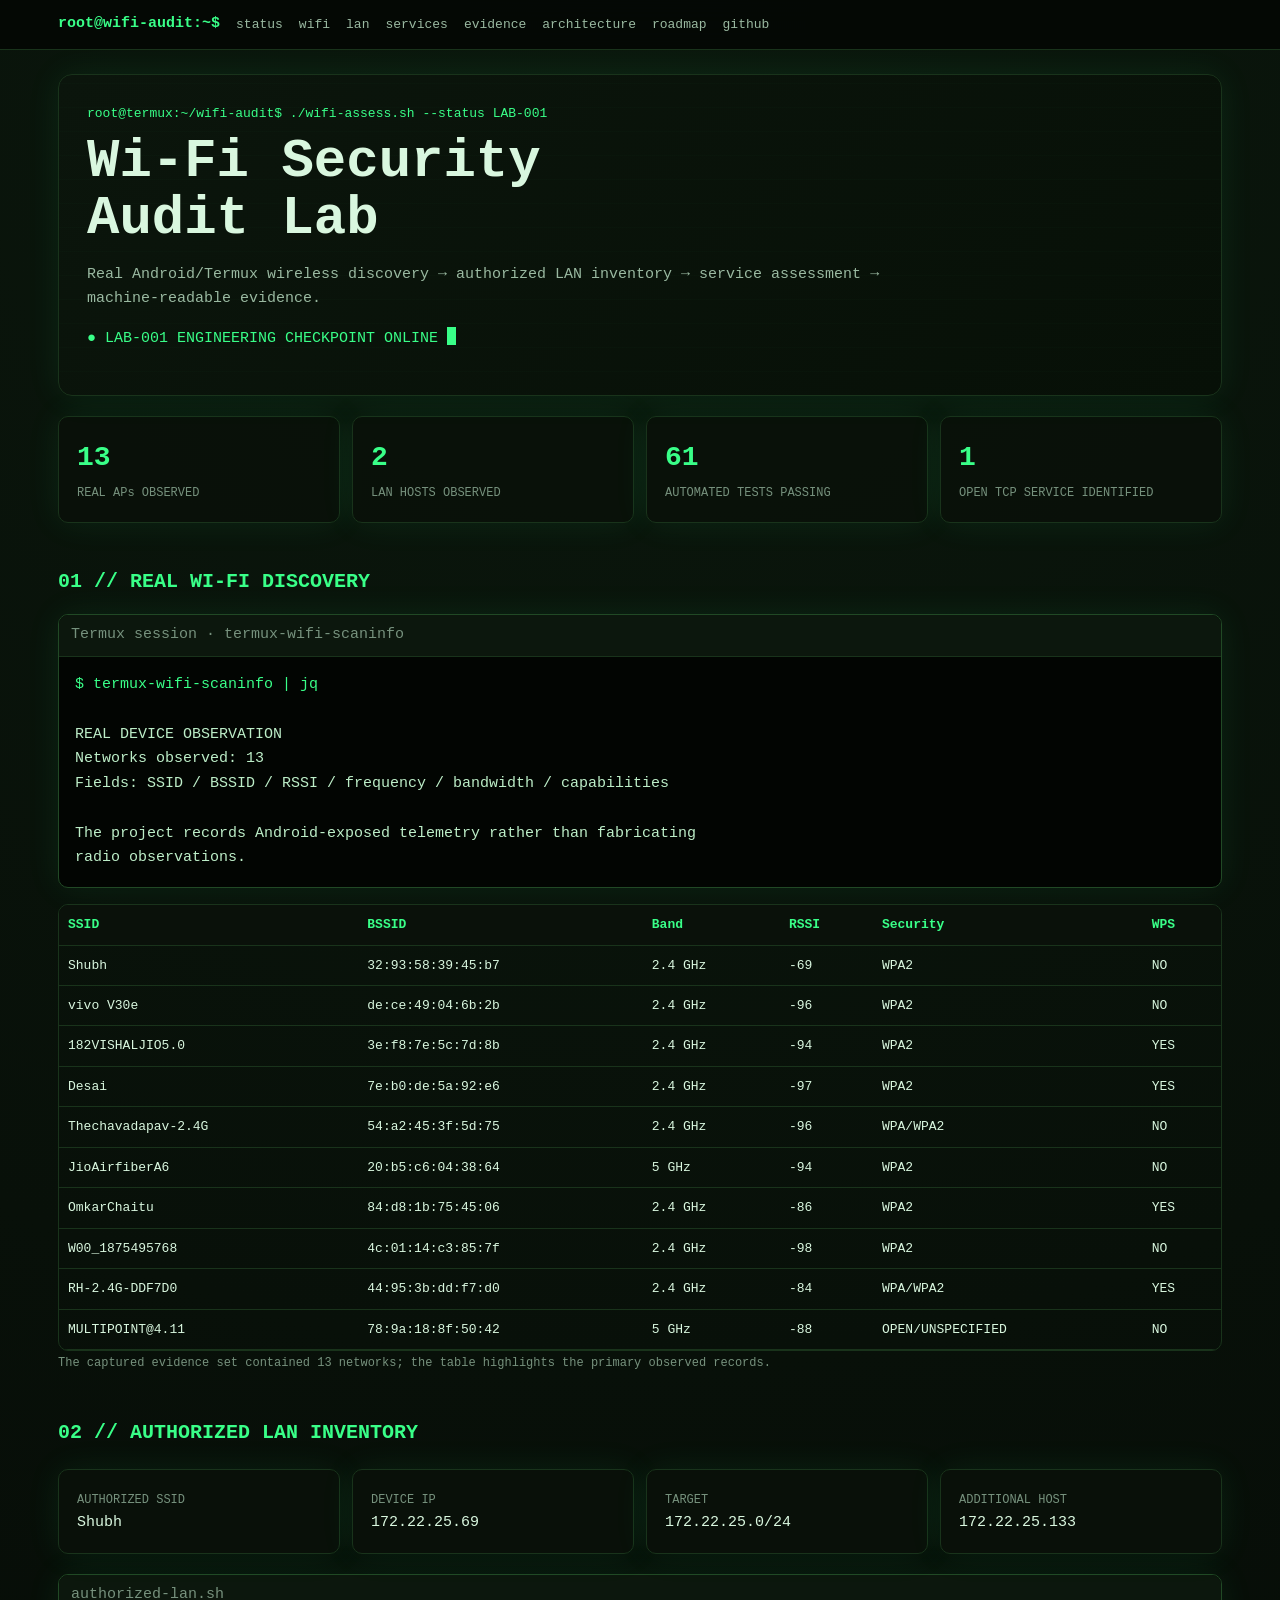
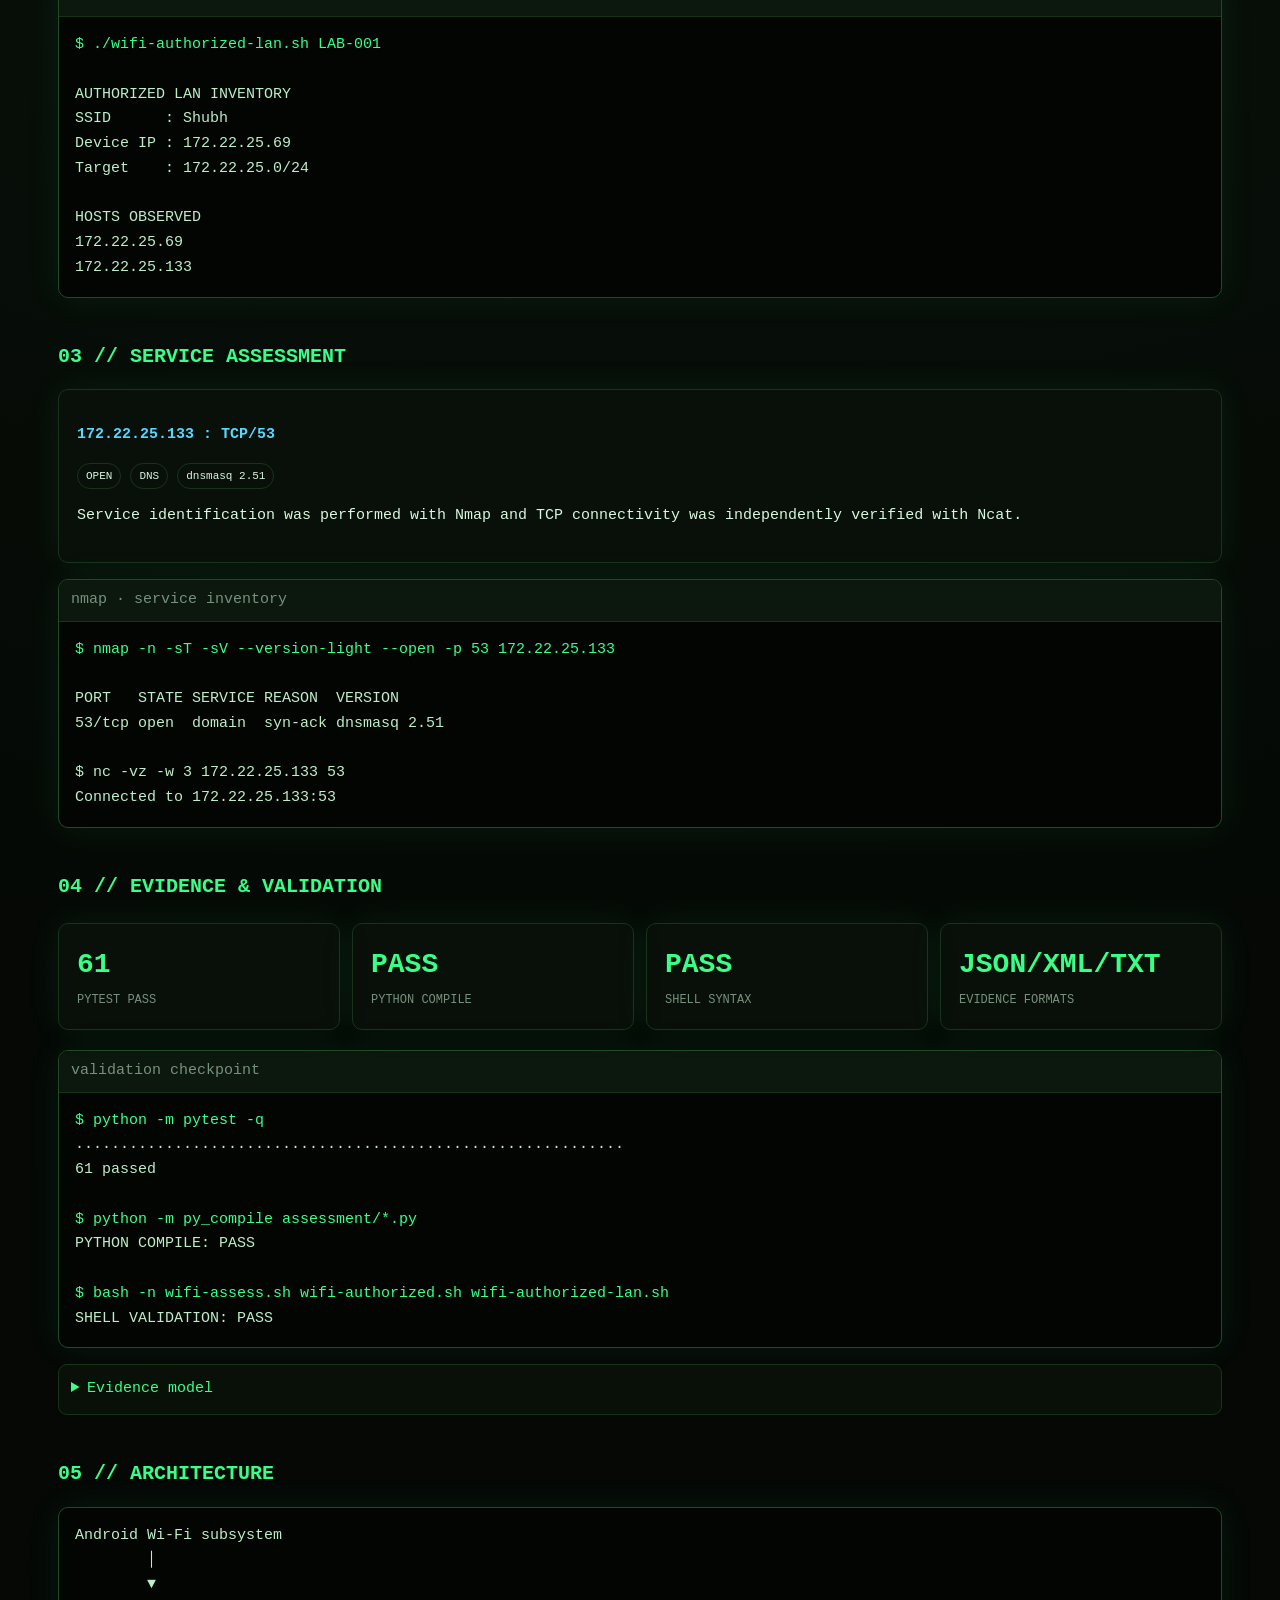
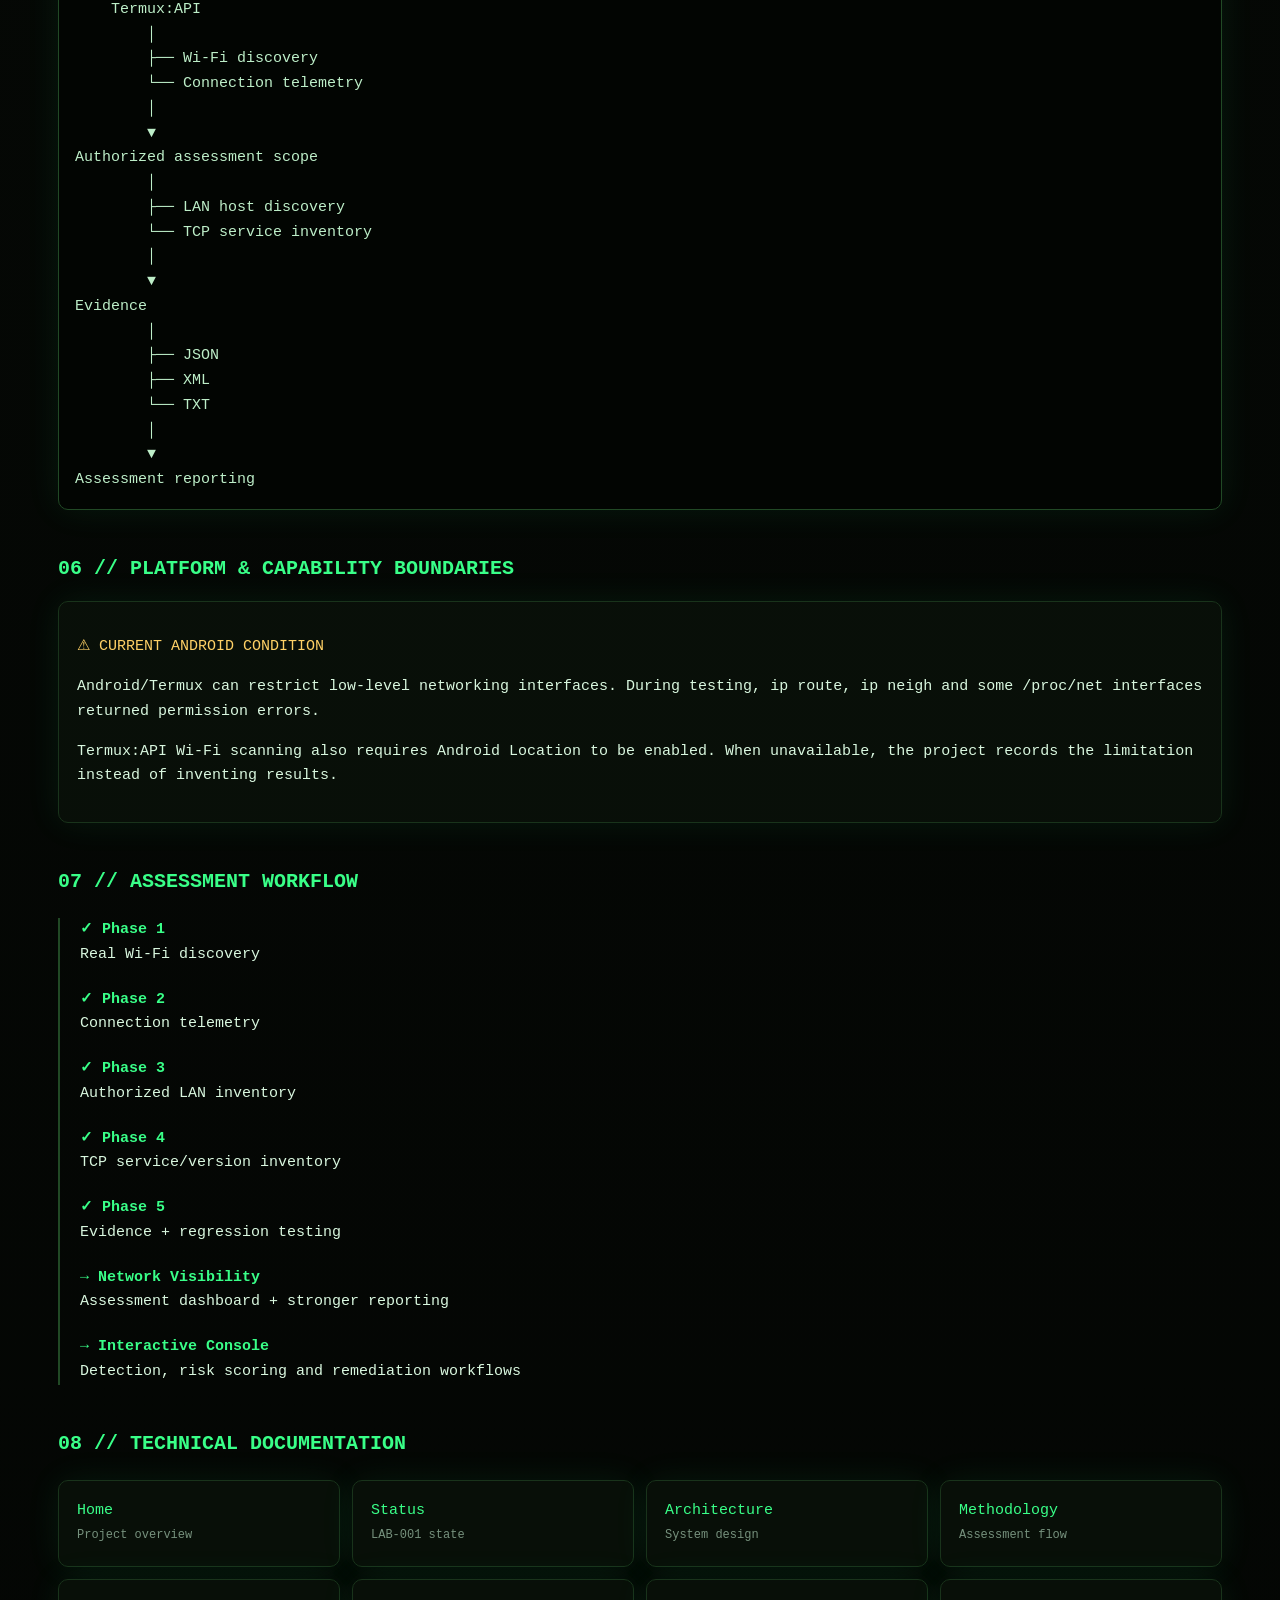
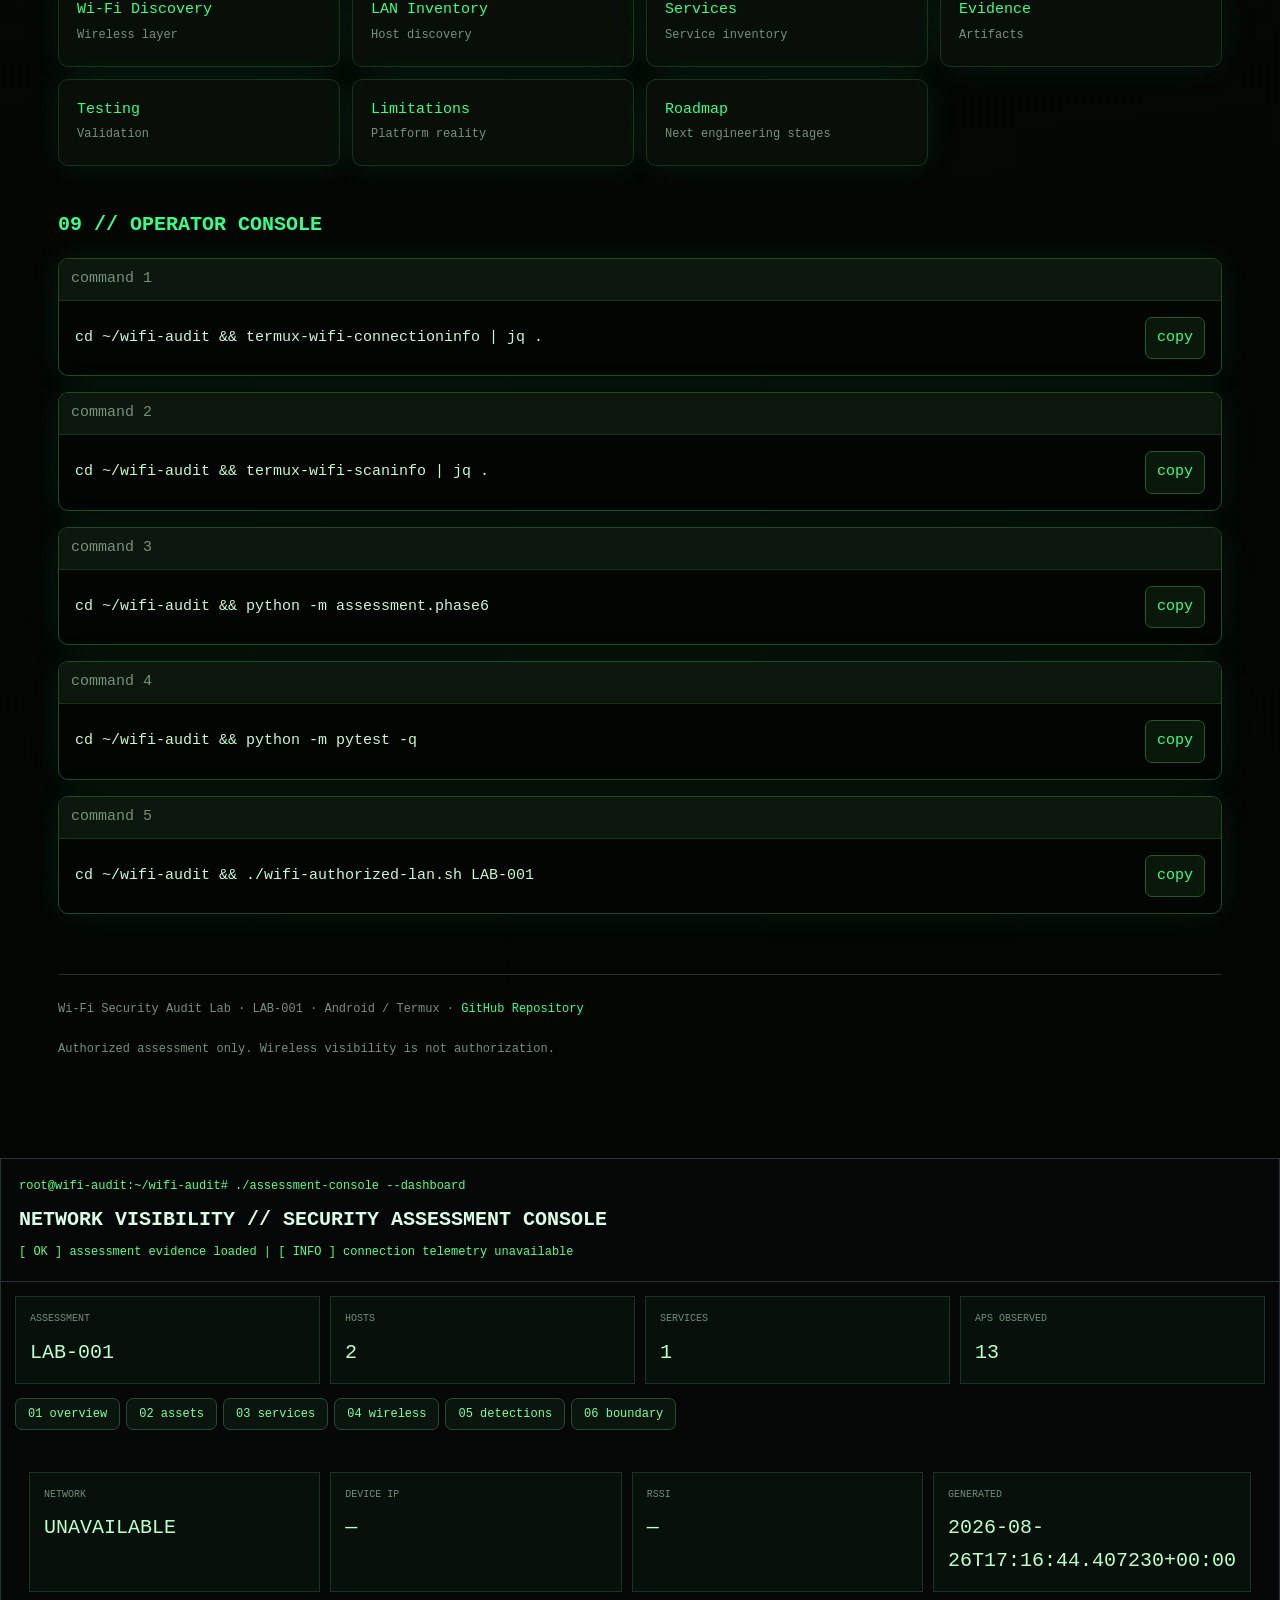
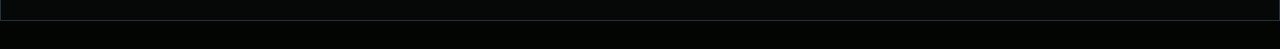
==== index.html @ a58638de "fix: represent unavailable connection telemetry explicitly" ====
<!doctype html>
<html lang="en">
<head>
<meta charset="utf-8">
<meta name="viewport" content="width=device-width,initial-scale=1">
<meta name="theme-color" content="#050805">
<title>Wi-Fi Security Audit Lab | LAB-001</title>
<style>
:root{
  --bg:#050805;
  --panel:#0a110a;
  --panel2:#0d160d;
  --line:#19331b;
  --green:#39ff88;
  --green2:#20c967;
  --text:#d9f7df;
  --muted:#76917d;
  --amber:#ffd166;
  --red:#ff5c70;
  --cyan:#57d9ff;
  --shadow:0 0 35px rgba(57,255,136,.08);
}
*{box-sizing:border-box}
html{scroll-behavior:smooth}
body{
  margin:0;background:radial-gradient(circle at top,#0b180d 0,#050805 42%,#030503 100%);
  color:var(--text);font:15px/1.65 ui-monospace,SFMono-Regular,Menlo,Monaco,Consolas,monospace
}
a{color:var(--green);text-decoration:none}
a:hover{text-decoration:underline}
header{
  position:sticky;top:0;z-index:20;background:rgba(5,8,5,.92);
  backdrop-filter:blur(12px);border-bottom:1px solid var(--line)
}
.nav{max-width:1200px;margin:auto;padding:12px 18px;display:flex;gap:16px;align-items:center;overflow:auto}
.brand{font-weight:800;white-space:nowrap;color:var(--green)}
.nav a{color:#9ab9a1;white-space:nowrap;font-size:13px}
.nav a:hover{color:var(--green)}
main{max-width:1200px;margin:auto;padding:24px 18px 70px}
.hero{
  border:1px solid var(--line);background:linear-gradient(145deg,#0b150c,#071007);
  box-shadow:var(--shadow);padding:28px;border-radius:14px;position:relative;overflow:hidden
}
.hero:before{content:"";position:absolute;inset:0;background:repeating-linear-gradient(0deg,transparent 0 23px,rgba(57,255,136,.025) 24px);pointer-events:none}
.prompt{color:var(--green);font-size:13px}
h1{font-size:clamp(28px,6vw,54px);line-height:1.05;margin:10px 0}
h2{color:var(--green);font-size:20px;margin-top:42px}
h3{font-size:15px;color:var(--cyan)}
.subtitle{color:#9ab9a1;max-width:850px}
.cursor{display:inline-block;width:9px;height:18px;background:var(--green);vertical-align:-3px;animation:blink 1s infinite}
@keyframes blink{50%{opacity:0}}
.grid{display:grid;grid-template-columns:repeat(4,1fr);gap:12px;margin:20px 0}
.card{
  border:1px solid var(--line);background:rgba(10,17,10,.88);padding:18px;border-radius:10px;
  box-shadow:var(--shadow)
}
.metric{font-size:28px;font-weight:800;color:var(--green)}
.label{font-size:12px;color:var(--muted);margin-top:3px}
.status{color:var(--green)}
.warn{color:var(--amber)}
.danger{color:var(--red)}
section{scroll-margin-top:70px}
.terminal{
  border:1px solid #214925;border-radius:10px;overflow:hidden;background:#020502;
  box-shadow:var(--shadow);margin:16px 0
}
.termbar{background:#0c170d;padding:8px 12px;color:var(--muted);border-bottom:1px solid var(--line)}
.termout{padding:16px;white-space:pre-wrap;overflow:auto;color:#bdeec8}
.promptline{color:var(--green)}
table{width:100%;border-collapse:collapse;font-size:13px}
th,td{text-align:left;padding:9px;border-bottom:1px solid var(--line)}
th{color:var(--green);position:sticky;top:0;background:#0a110a}
.tablewrap{overflow:auto;border:1px solid var(--line);border-radius:10px}
.badge{display:inline-block;border:1px solid var(--line);padding:3px 8px;border-radius:99px;font-size:11px}
button{
  font:inherit;background:#0a180c;color:var(--green);border:1px solid #25582c;
  padding:8px 11px;border-radius:7px;cursor:pointer
}
button:hover{background:#102314}
.command{display:flex;gap:8px;align-items:center}
.command code{flex:1;overflow:auto;white-space:nowrap;color:#c8f8d0}
details{border:1px solid var(--line);border-radius:9px;margin:10px 0;background:#081008}
summary{cursor:pointer;padding:12px;color:var(--green)}
details>div{padding:0 14px 14px;color:#9ab9a1}
.timeline{border-left:2px solid #214925;margin:20px 0;padding-left:20px}
.event{margin:20px 0}.event b{color:var(--green)}
footer{border-top:1px solid var(--line);margin-top:60px;padding-top:25px;color:var(--muted);font-size:12px}
@media(max-width:800px){.grid{grid-template-columns:repeat(2,1fr)}.hero{padding:20px}table{min-width:760px}}
@media(max-width:480px){.grid{grid-template-columns:1fr}.nav{gap:12px}main{padding:14px 10px 50px}}
</style>
</head>
<body>
<header>
<nav class="nav">
  <span class="brand">root@wifi-audit:~$</span>
  <a href="#status">status</a>
  <a href="#wifi">wifi</a>
  <a href="#lan">lan</a>
  <a href="#services">services</a>
  <a href="#evidence">evidence</a>
  <a href="#architecture">architecture</a>
  <a href="#roadmap">roadmap</a>
  <a href="https://github.com/DrConfluence/wifi-security-audit-lab">github</a>
</nav>
</header>

<main>
<section class="hero" id="status">
  <div class="prompt">root@termux:~/wifi-audit$ ./wifi-assess.sh --status LAB-001</div>
  <h1>Wi-Fi Security<br>Audit Lab</h1>
  <p class="subtitle">
    Real Android/Termux wireless discovery → authorized LAN inventory →
    service assessment → machine-readable evidence.
  </p>
  <p><span class="status">● LAB-001 ENGINEERING CHECKPOINT ONLINE</span> <span class="cursor"></span></p>
</section>

<div class="grid">
  <div class="card"><div class="metric">13</div><div class="label">REAL APs OBSERVED</div></div>
  <div class="card"><div class="metric">2</div><div class="label">LAN HOSTS OBSERVED</div></div>
  <div class="card"><div class="metric">61</div><div class="label">AUTOMATED TESTS PASSING</div></div>
  <div class="card"><div class="metric">1</div><div class="label">OPEN TCP SERVICE IDENTIFIED</div></div>
</div>

<section id="wifi">
<h2>01 // REAL WI-FI DISCOVERY</h2>
<div class="terminal">
<div class="termbar">Termux session · termux-wifi-scaninfo</div>
<div class="termout"><span class="promptline">$ termux-wifi-scaninfo | jq</span>

REAL DEVICE OBSERVATION
Networks observed: 13
Fields: SSID / BSSID / RSSI / frequency / bandwidth / capabilities

The project records Android-exposed telemetry rather than fabricating
radio observations.</div>
</div>

<div class="tablewrap">
<table>
<thead><tr><th>SSID</th><th>BSSID</th><th>Band</th><th>RSSI</th><th>Security</th><th>WPS</th></tr></thead>
<tbody>
<tr><td>Shubh</td><td>32:93:58:39:45:b7</td><td>2.4 GHz</td><td>-69</td><td>WPA2</td><td>NO</td></tr>
<tr><td>vivo V30e</td><td>de:ce:49:04:6b:2b</td><td>2.4 GHz</td><td>-96</td><td>WPA2</td><td>NO</td></tr>
<tr><td>182VISHALJIO5.0</td><td>3e:f8:7e:5c:7d:8b</td><td>2.4 GHz</td><td>-94</td><td>WPA2</td><td>YES</td></tr>
<tr><td>Desai</td><td>7e:b0:de:5a:92:e6</td><td>2.4 GHz</td><td>-97</td><td>WPA2</td><td>YES</td></tr>
<tr><td>Thechavadapav-2.4G</td><td>54:a2:45:3f:5d:75</td><td>2.4 GHz</td><td>-96</td><td>WPA/WPA2</td><td>NO</td></tr>
<tr><td>JioAirfiberA6</td><td>20:b5:c6:04:38:64</td><td>5 GHz</td><td>-94</td><td>WPA2</td><td>NO</td></tr>
<tr><td>OmkarChaitu</td><td>84:d8:1b:75:45:06</td><td>2.4 GHz</td><td>-86</td><td>WPA2</td><td>YES</td></tr>
<tr><td>W00_1875495768</td><td>4c:01:14:c3:85:7f</td><td>2.4 GHz</td><td>-98</td><td>WPA2</td><td>NO</td></tr>
<tr><td>RH-2.4G-DDF7D0</td><td>44:95:3b:dd:f7:d0</td><td>2.4 GHz</td><td>-84</td><td>WPA/WPA2</td><td>YES</td></tr>
<tr><td>MULTIPOINT@4.11</td><td>78:9a:18:8f:50:42</td><td>5 GHz</td><td>-88</td><td>OPEN/UNSPECIFIED</td><td>NO</td></tr>
</tbody>
</table>
</div>
<p class="label">The captured evidence set contained 13 networks; the table highlights the primary observed records.</p>
</section>

<section id="lan">
<h2>02 // AUTHORIZED LAN INVENTORY</h2>
<div class="grid">
<div class="card"><div class="label">AUTHORIZED SSID</div><div>Shubh</div></div>
<div class="card"><div class="label">DEVICE IP</div><div>172.22.25.69</div></div>
<div class="card"><div class="label">TARGET</div><div>172.22.25.0/24</div></div>
<div class="card"><div class="label">ADDITIONAL HOST</div><div>172.22.25.133</div></div>
</div>
<div class="terminal">
<div class="termbar">authorized-lan.sh</div>
<div class="termout"><span class="promptline">$ ./wifi-authorized-lan.sh LAB-001</span>

AUTHORIZED LAN INVENTORY
SSID      : Shubh
Device IP : 172.22.25.69
Target    : 172.22.25.0/24

HOSTS OBSERVED
172.22.25.69
172.22.25.133</div>
</div>
</section>

<section id="services">
<h2>03 // SERVICE ASSESSMENT</h2>
<div class="card">
<h3>172.22.25.133 : TCP/53</h3>
<p><span class="badge">OPEN</span> <span class="badge">DNS</span> <span class="badge">dnsmasq 2.51</span></p>
<p>Service identification was performed with Nmap and TCP connectivity was independently verified with Ncat.</p>
</div>
<div class="terminal">
<div class="termbar">nmap · service inventory</div>
<div class="termout"><span class="promptline">$ nmap -n -sT -sV --version-light --open -p 53 172.22.25.133</span>

PORT   STATE SERVICE REASON  VERSION
53/tcp open  domain  syn-ack dnsmasq 2.51

$ nc -vz -w 3 172.22.25.133 53
Connected to 172.22.25.133:53</div>
</div>
</section>

<section id="evidence">
<h2>04 // EVIDENCE & VALIDATION</h2>
<div class="grid">
<div class="card"><div class="metric">61</div><div class="label">PYTEST PASS</div></div>
<div class="card"><div class="metric">PASS</div><div class="label">PYTHON COMPILE</div></div>
<div class="card"><div class="metric">PASS</div><div class="label">SHELL SYNTAX</div></div>
<div class="card"><div class="metric">JSON/XML/TXT</div><div class="label">EVIDENCE FORMATS</div></div>
</div>

<div class="terminal">
<div class="termbar">validation checkpoint</div>
<div class="termout"><span class="promptline">$ python -m pytest -q</span>
.............................................................
61 passed

<span class="promptline">$ python -m py_compile assessment/*.py</span>
PYTHON COMPILE: PASS

<span class="promptline">$ bash -n wifi-assess.sh wifi-authorized.sh wifi-authorized-lan.sh</span>
SHELL VALIDATION: PASS</div>
</div>

<details><summary>Evidence model</summary>
<div>Wireless discovery, connection telemetry, LAN host discovery, service inventory and reporting are separate layers. Automated tests are not presented as live network evidence.</div>
</details>
</section>

<section id="architecture">
<h2>05 // ARCHITECTURE</h2>
<div class="terminal">
<div class="termout">Android Wi-Fi subsystem
        │
        ▼
    Termux:API
        │
        ├── Wi-Fi discovery
        └── Connection telemetry
        │
        ▼
Authorized assessment scope
        │
        ├── LAN host discovery
        └── TCP service inventory
        │
        ▼
Evidence
        │
        ├── JSON
        ├── XML
        └── TXT
        │
        ▼
Assessment reporting</div>
</div>
</section>

<section>
<h2>06 // PLATFORM & CAPABILITY BOUNDARIES</h2>
<div class="card">
<p><span class="warn">⚠ CURRENT ANDROID CONDITION</span></p>
<p>Android/Termux can restrict low-level networking interfaces. During testing,
<code>ip route</code>, <code>ip neigh</code> and some <code>/proc/net</code>
interfaces returned permission errors.</p>
<p>Termux:API Wi-Fi scanning also requires Android Location to be enabled.
When unavailable, the project records the limitation instead of inventing results.</p>
</div>
</section>

<section id="roadmap">
<h2>07 // ASSESSMENT WORKFLOW</h2>
<div class="timeline">
<div class="event"><b>✓ Phase 1</b><br>Real Wi-Fi discovery</div>
<div class="event"><b>✓ Phase 2</b><br>Connection telemetry</div>
<div class="event"><b>✓ Phase 3</b><br>Authorized LAN inventory</div>
<div class="event"><b>✓ Phase 4</b><br>TCP service/version inventory</div>
<div class="event"><b>✓ Phase 5</b><br>Evidence + regression testing</div>
<div class="event"><b>→ Network Visibility</b><br>Assessment dashboard + stronger reporting</div>
<div class="event"><b>→ Interactive Console</b><br>Detection, risk scoring and remediation workflows</div>
</div>
</section>

<section>
<h2>08 // TECHNICAL DOCUMENTATION</h2>
<div class="grid">
<a class="card" href="wiki/Home.md">Home<br><span class="label">Project overview</span></a>
<a class="card" href="wiki/Status.md">Status<br><span class="label">LAB-001 state</span></a>
<a class="card" href="wiki/Architecture.md">Architecture<br><span class="label">System design</span></a>
<a class="card" href="wiki/Methodology.md">Methodology<br><span class="label">Assessment flow</span></a>
<a class="card" href="wiki/WiFi-Discovery.md">Wi-Fi Discovery<br><span class="label">Wireless layer</span></a>
<a class="card" href="wiki/LAN-Inventory.md">LAN Inventory<br><span class="label">Host discovery</span></a>
<a class="card" href="wiki/Service-Assessment.md">Services<br><span class="label">Service inventory</span></a>
<a class="card" href="wiki/Evidence.md">Evidence<br><span class="label">Artifacts</span></a>
<a class="card" href="wiki/Testing.md">Testing<br><span class="label">Validation</span></a>
<a class="card" href="wiki/Android-Termux-Limitations.md">Limitations<br><span class="label">Platform reality</span></a>
<a class="card" href="wiki/Roadmap.md">Roadmap<br><span class="label">Next engineering stages</span></a>
</div>
</section>

<section>
<h2>09 // OPERATOR CONSOLE</h2>
<div id="commands"></div>
</section>

<footer>
Wi-Fi Security Audit Lab · LAB-001 · Android / Termux ·
<a href="https://github.com/DrConfluence/wifi-security-audit-lab">GitHub Repository</a>
<br><br>
Authorized assessment only. Wireless visibility is not authorization.
</footer>
</main>


<section id="phase67" style="margin:28px 0;border:1px solid #263238;background:#050807;color:#c8e8d0;font-family:monospace">
<style>
#phase67 .p67-head{padding:18px;border-bottom:1px solid #263238}
#phase67 .p67-prompt{color:#55ff88;font-size:12px}
#phase67 h2{margin:7px 0;color:#d9ffe5}
#phase67 .p67-grid{display:grid;grid-template-columns:repeat(4,1fr);gap:10px;padding:14px}
#phase67 .p67-card{border:1px solid #1d3325;background:#08100b;padding:14px}
#phase67 .p67-label{font-size:10px;color:#6c8f78;text-transform:uppercase}
#phase67 .p67-value{font-size:20px;color:#b9ffca;margin-top:8px}
#phase67 .p67-tabs{display:flex;gap:6px;flex-wrap:wrap;padding:0 14px 14px}
#phase67 button{font:12px monospace;background:#0a150d;color:#7dff9e;border:1px solid #274b32;padding:8px 12px;cursor:pointer}
#phase67 .p67-panel{display:none;padding:14px}
#phase67 .p67-panel.active{display:block}
#phase67 table{width:100%;border-collapse:collapse;font-size:12px}
#phase67 th,#phase67 td{text-align:left;padding:9px;border-bottom:1px solid #17251b}
#phase67 th{color:#6c8f78}
#phase67 .ok{color:#55ff88}
#phase67 .warn{color:#ffd166}
@media(max-width:700px){#phase67 .p67-grid{grid-template-columns:1fr 1fr}}
@media(max-width:450px){#phase67 .p67-grid{grid-template-columns:1fr}}
</style>

<div class="p67-head">
<div class="p67-prompt">root@wifi-audit:~/wifi-audit# ./assessment-console --dashboard</div>
<h2>NETWORK VISIBILITY // SECURITY ASSESSMENT CONSOLE</h2>
<div class="p67-prompt" id="p67status">[ BOOT ] loading assessment telemetry...</div>
</div>

<div class="p67-grid">
<div class="p67-card"><div class="p67-label">Assessment</div><div class="p67-value" id="p67assessment">LAB-001</div></div>
<div class="p67-card"><div class="p67-label">Hosts</div><div class="p67-value" id="p67hosts">—</div></div>
<div class="p67-card"><div class="p67-label">Services</div><div class="p67-value" id="p67services">—</div></div>
<div class="p67-card"><div class="p67-label">APs observed</div><div class="p67-value" id="p67aps">—</div></div>
</div>

<div class="p67-tabs">
<button onclick="p67Tab('overview')">01 overview</button>
<button onclick="p67Tab('assets')">02 assets</button>
<button onclick="p67Tab('services')">03 services</button>
<button onclick="p67Tab('wireless')">04 wireless</button>
<button onclick="p67Tab('detections')">05 detections</button>
<button onclick="p67Tab('boundary')">06 boundary</button>
</div>

<div id="p67-overview" class="p67-panel active">
<div class="p67-grid">
<div class="p67-card"><div class="p67-label">Network</div><div class="p67-value" id="p67network">—</div></div>
<div class="p67-card"><div class="p67-label">Device IP</div><div class="p67-value" id="p67ip">—</div></div>
<div class="p67-card"><div class="p67-label">RSSI</div><div class="p67-value" id="p67rssi">—</div></div>
<div class="p67-card"><div class="p67-label">Generated</div><div class="p67-value" id="p67generated">—</div></div>
</div>
</div>

<div id="p67-assets" class="p67-panel">
<table><thead><tr><th>HOST</th><th>STATE</th><th>NAME</th></tr></thead><tbody id="p67assets"></tbody></table>
</div>

<div id="p67-services" class="p67-panel">
<table><thead><tr><th>HOST</th><th>PORT</th><th>SERVICE</th><th>VERSION</th></tr></thead><tbody id="p67servicesTable"></tbody></table>
</div>

<div id="p67-wireless" class="p67-panel">
<table><thead><tr><th>SSID</th><th>BSSID</th><th>RSSI</th><th>FREQ</th><th>SECURITY</th></tr></thead><tbody id="p67wireless"></tbody></table>
</div>

<div id="p67-detections" class="p67-panel">
<table><thead><tr><th>SEVERITY</th><th>FINDING</th><th>DETAIL</th></tr></thead><tbody id="p67detections"></tbody></table>
</div>

<div id="p67-boundary" class="p67-panel">
<table><thead><tr><th>CAPABILITY</th><th>STATE</th></tr></thead><tbody id="p67boundary"></tbody></table>
</div>
</section>

<script>
const commands=[
"cd ~/wifi-audit && termux-wifi-connectioninfo | jq .",
"cd ~/wifi-audit && termux-wifi-scaninfo | jq .",
"cd ~/wifi-audit && python -m assessment.phase6",
"cd ~/wifi-audit && python -m pytest -q",
"cd ~/wifi-audit && ./wifi-authorized-lan.sh LAB-001"
];

const esc=v=>String(v??"—").replace(/[&<>"]/g,x=>({"&":"&amp;","<":"&lt;",">":"&gt;",'"':"&quot;"}[x]));

function p67Tab(name){
 document.querySelectorAll("#phase67 .p67-panel").forEach(x=>x.classList.remove("active"));
 document.getElementById("p67-"+name).classList.add("active");
}

function p67Rows(id,html){
 document.getElementById(id).innerHTML=html||"<tr><td colspan='8'>NO DATA</td></tr>";
}

async function loadPhase6(){
 try{
  const response=await fetch("public-data/phase6_snapshot.json",{cache:"no-store"});
  if(!response.ok) throw new Error(response.status);
  const d=await response.json();
  const n=d.network||{};
  const a=d.assets||{};
  const sv=d.services||{};
  const w=d.wireless||{};

  document.getElementById("p67assessment").textContent=d.assessment||"LAB-001";
  document.getElementById("p67hosts").textContent=a.hosts_observed??0;
  document.getElementById("p67services").textContent=sv.services_observed??0;
  document.getElementById("p67aps").textContent=w.networks_observed??0;

  const telemetryAvailable =
    d.network_status !== "telemetry_unavailable" &&
    n.ssid &&
    n.ssid !== "<unknown ssid>";

  document.getElementById("p67network").textContent =
    telemetryAvailable ? n.ssid : "UNAVAILABLE";

  document.getElementById("p67ip").textContent =
    telemetryAvailable && n.device_ip ? n.device_ip : "—";

  document.getElementById("p67rssi").textContent =
    telemetryAvailable && Number.isFinite(n.rssi) && n.rssi > -127
      ? n.rssi + " dBm"
      : "—";

  document.getElementById("p67generated").textContent=d.generated_at||"—";

  document.getElementById("p67status").textContent =
    telemetryAvailable
      ? "[ OK ] assessment evidence loaded"
      : "[ OK ] assessment evidence loaded | [ INFO ] connection telemetry unavailable";

  p67Rows("p67assets",(a.hosts||[]).map(h=>{
   const addr=(h.addresses||[]).find(x=>x.type==="ipv4");
   return "<tr><td>"+esc(addr?.address)+"</td><td class='ok'>UP</td><td>"+esc((h.hostnames||[]).join(", "))+"</td></tr>";
  }).join(""));

  p67Rows("p67servicesTable",(sv.services||[]).map(x=>
   "<tr><td>"+esc(x.ip)+"</td><td>"+esc(x.port)+"/"+esc(x.protocol)+"</td><td>"+esc(x.service)+"</td><td>"+esc([x.product,x.version].filter(Boolean).join(" "))+"</td></tr>"
  ).join(""));

  p67Rows("p67wireless",(w.networks||[]).map(x=>
   "<tr><td>"+esc(x.ssid)+"</td><td>"+esc(x.bssid)+"</td><td>"+esc(x.rssi)+"</td><td>"+esc(x.frequency_mhz)+"</td><td>"+esc(x.security||x.capabilities)+"</td></tr>"
  ).join(""));

  p67Rows("p67detections",(d.detections||[]).map(x=>
   "<tr><td class='"+(x.severity==="INFO"?"ok":"warn")+"'>"+esc(x.severity)+"</td><td>"+esc(x.title)+"</td><td>"+esc(x.detail)+"</td></tr>"
  ).join(""));

  p67Rows("p67boundary",Object.entries(d.capabilities||{}).map(([k,v])=>
   "<tr><td>"+esc(k)+"</td><td>"+esc(v)+"</td></tr>"
  ).join(""));

 }catch(error){
  document.getElementById("p67status").textContent="[ OFFLINE ] assessment telemetry unavailable";
 }
}

loadPhase6();

const box=document.getElementById("commands");
commands.forEach((cmd,i)=>{
 const div=document.createElement("div");
 div.className="terminal";
 div.innerHTML='<div class="termbar">command '+(i+1)+'</div><div class="termout command"><code>'+cmd.replaceAll("&","&amp;").replaceAll("<","&lt;")+'</code><button>copy</button></div>';
 div.querySelector("button").onclick=async()=>{
  await navigator.clipboard.writeText(cmd);
  div.querySelector("button").textContent="copied";
  setTimeout(()=>div.querySelector("button").textContent="copy",1200);
 };
 box.appendChild(div);
});
</script>
</body>
</html>
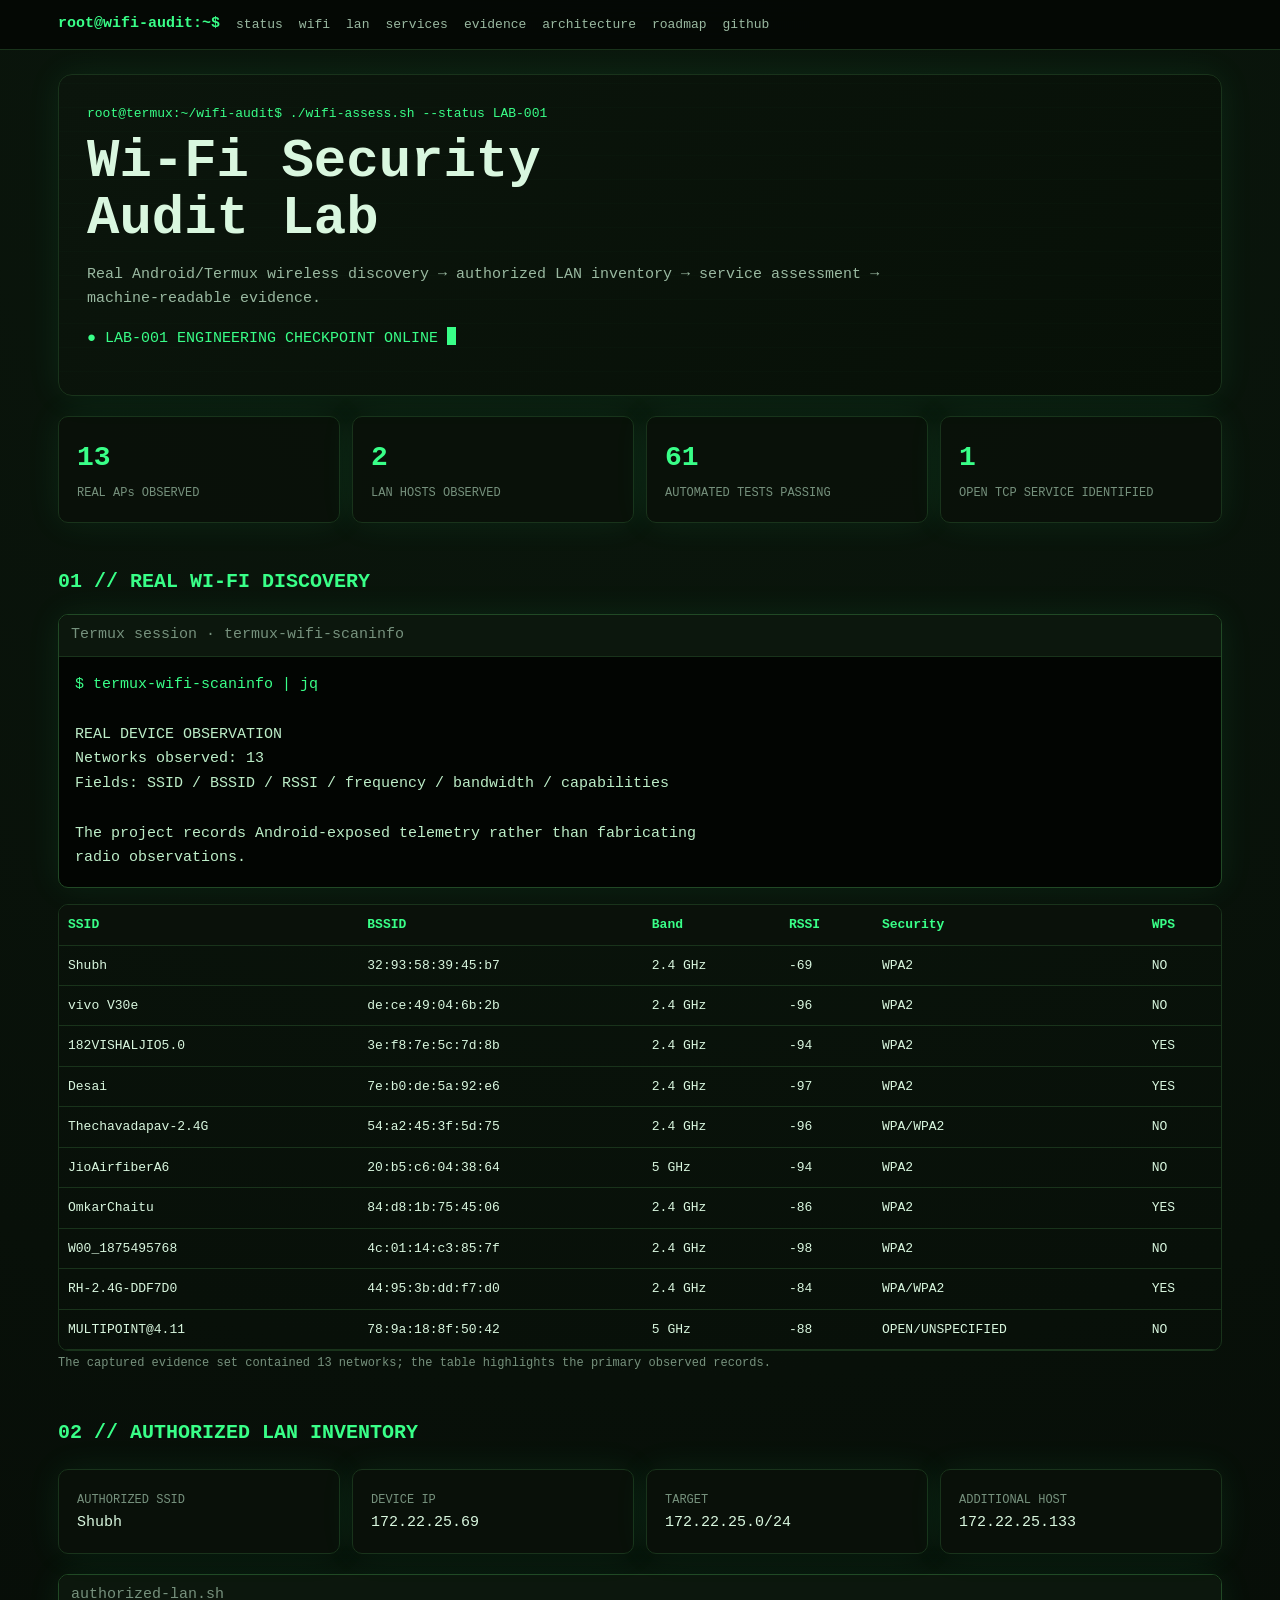
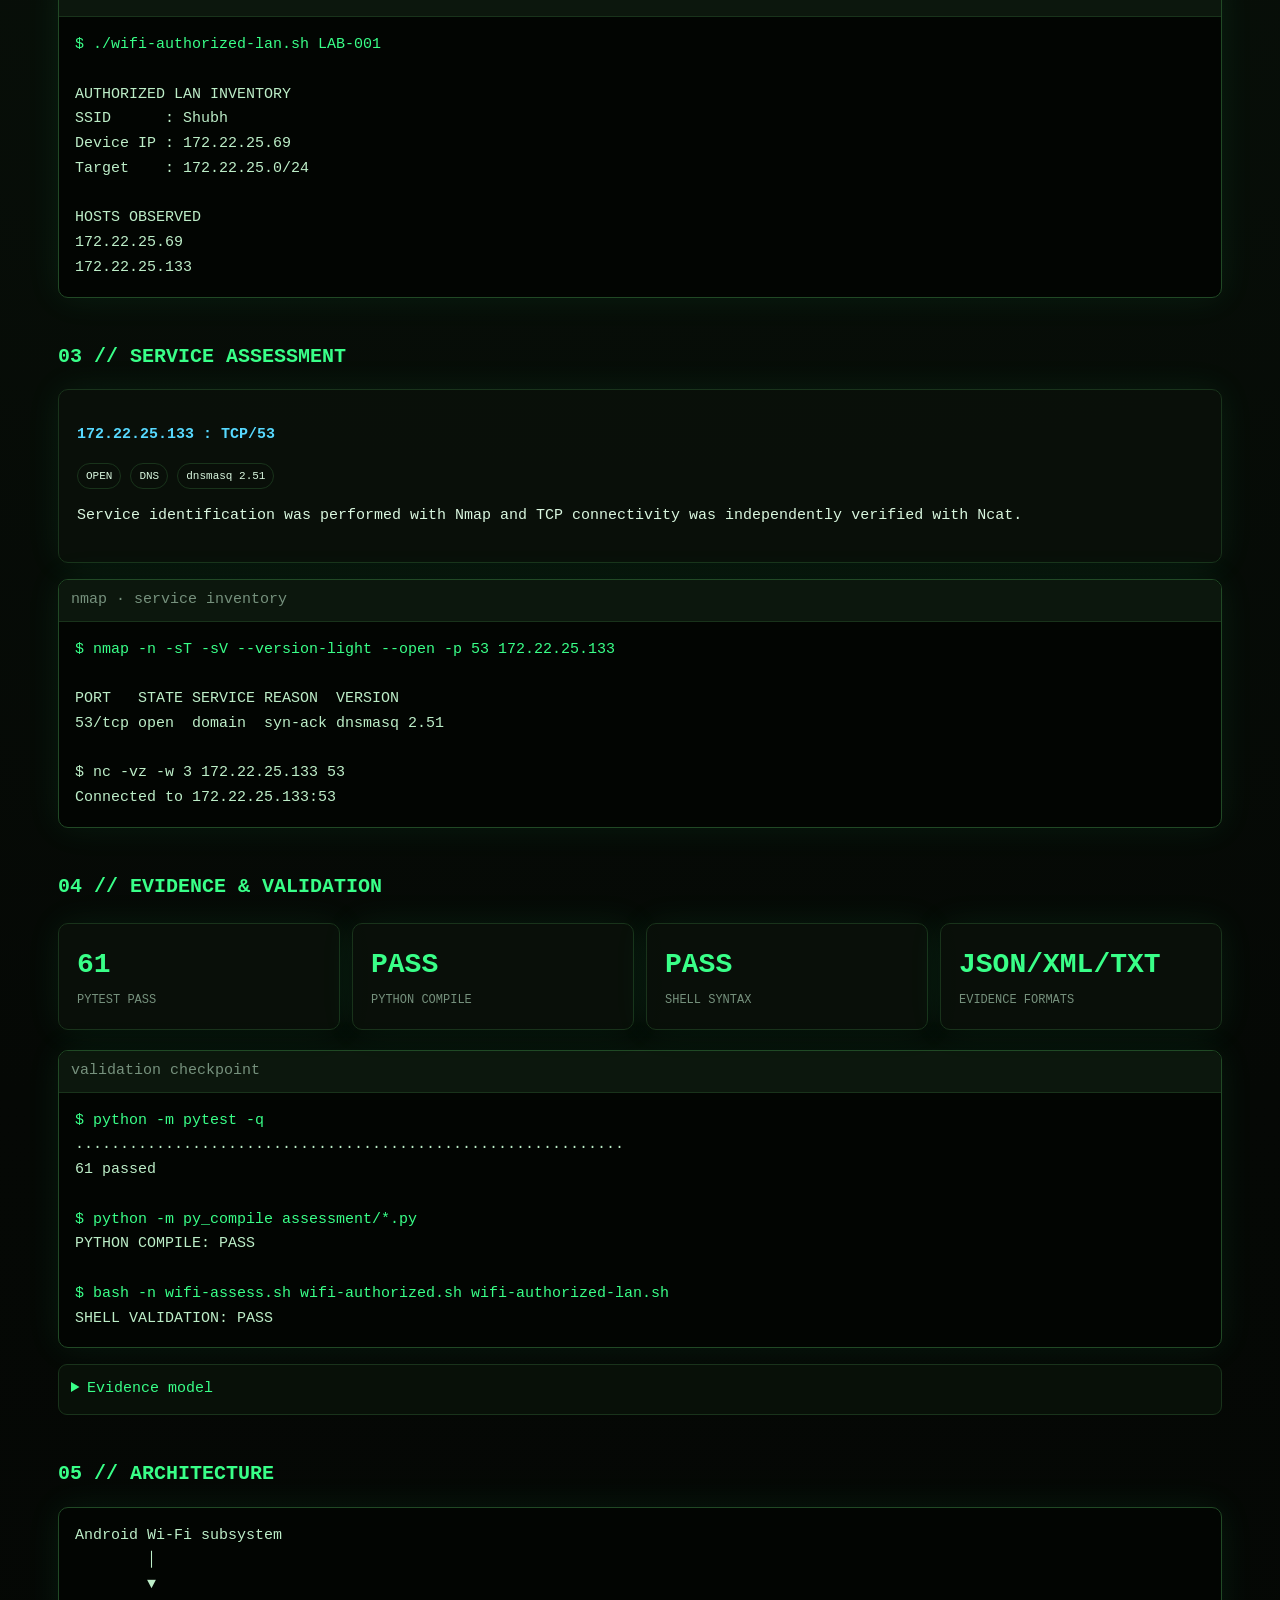
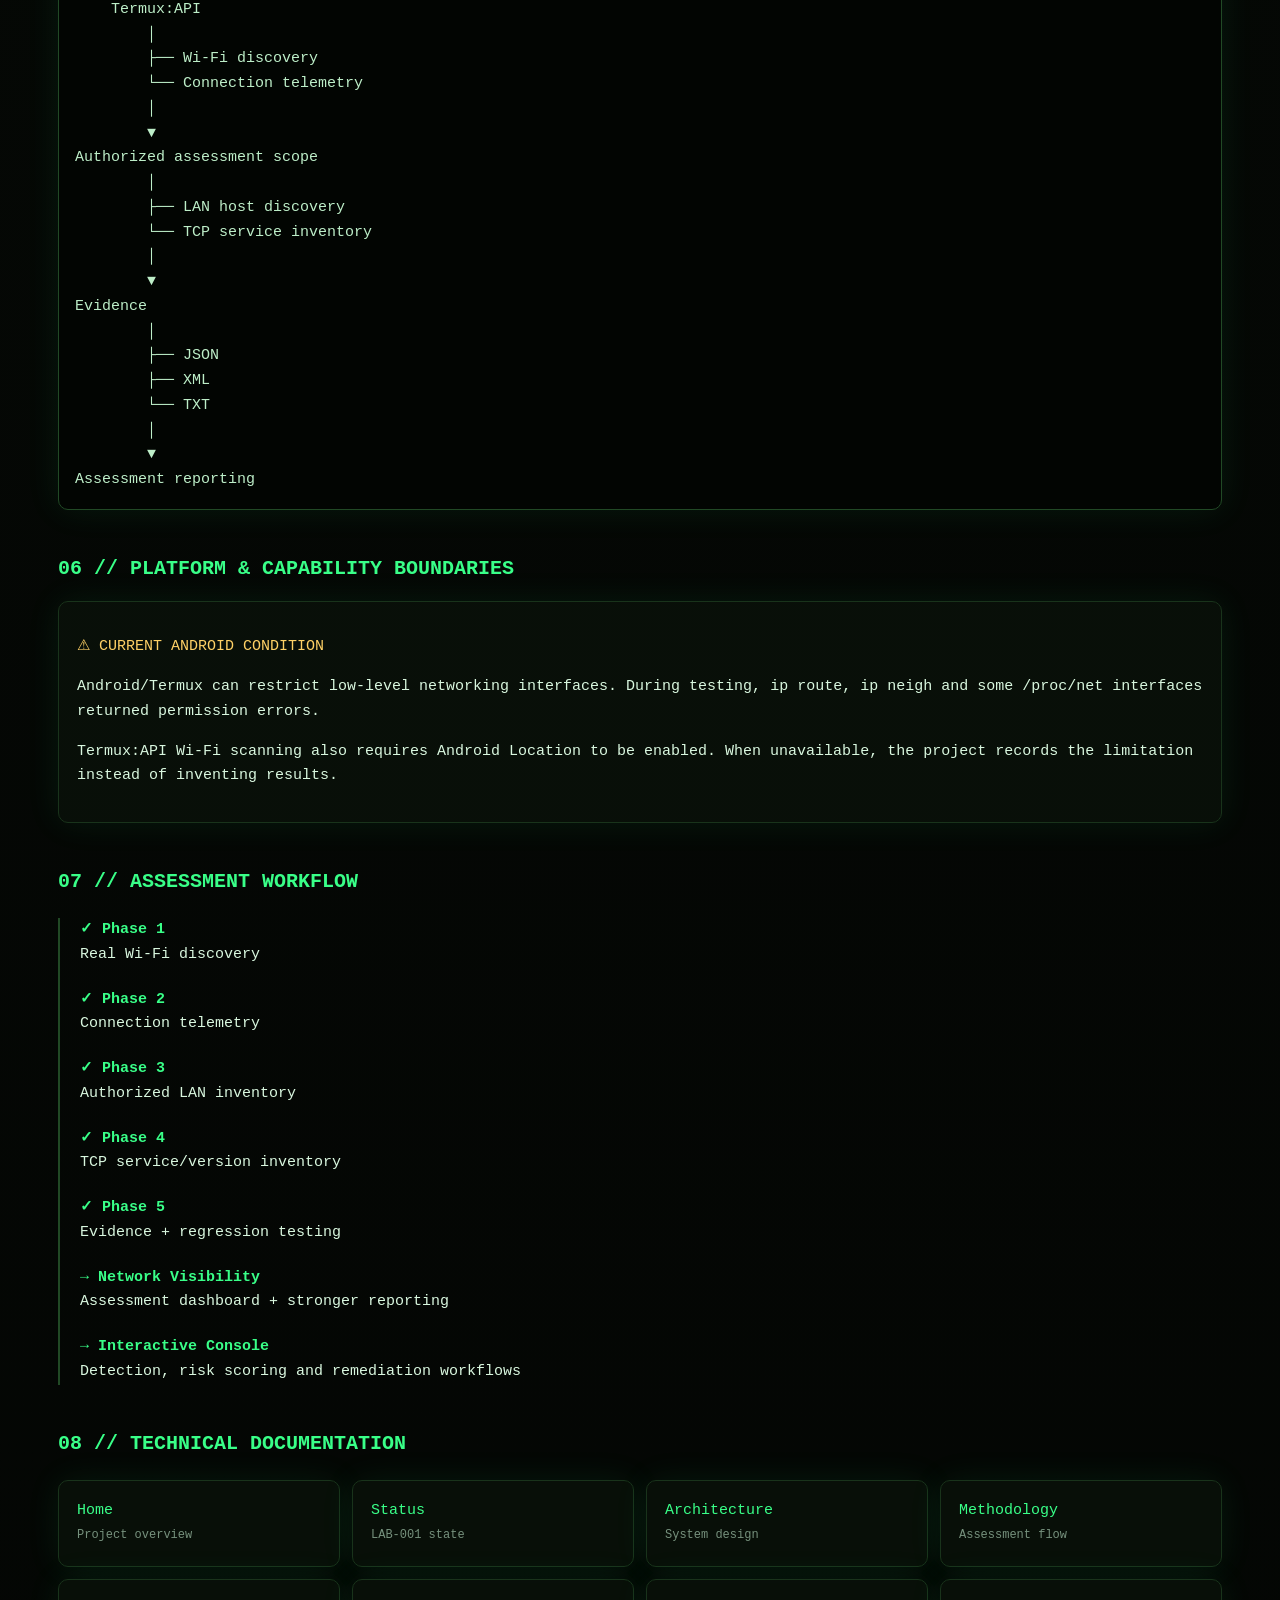
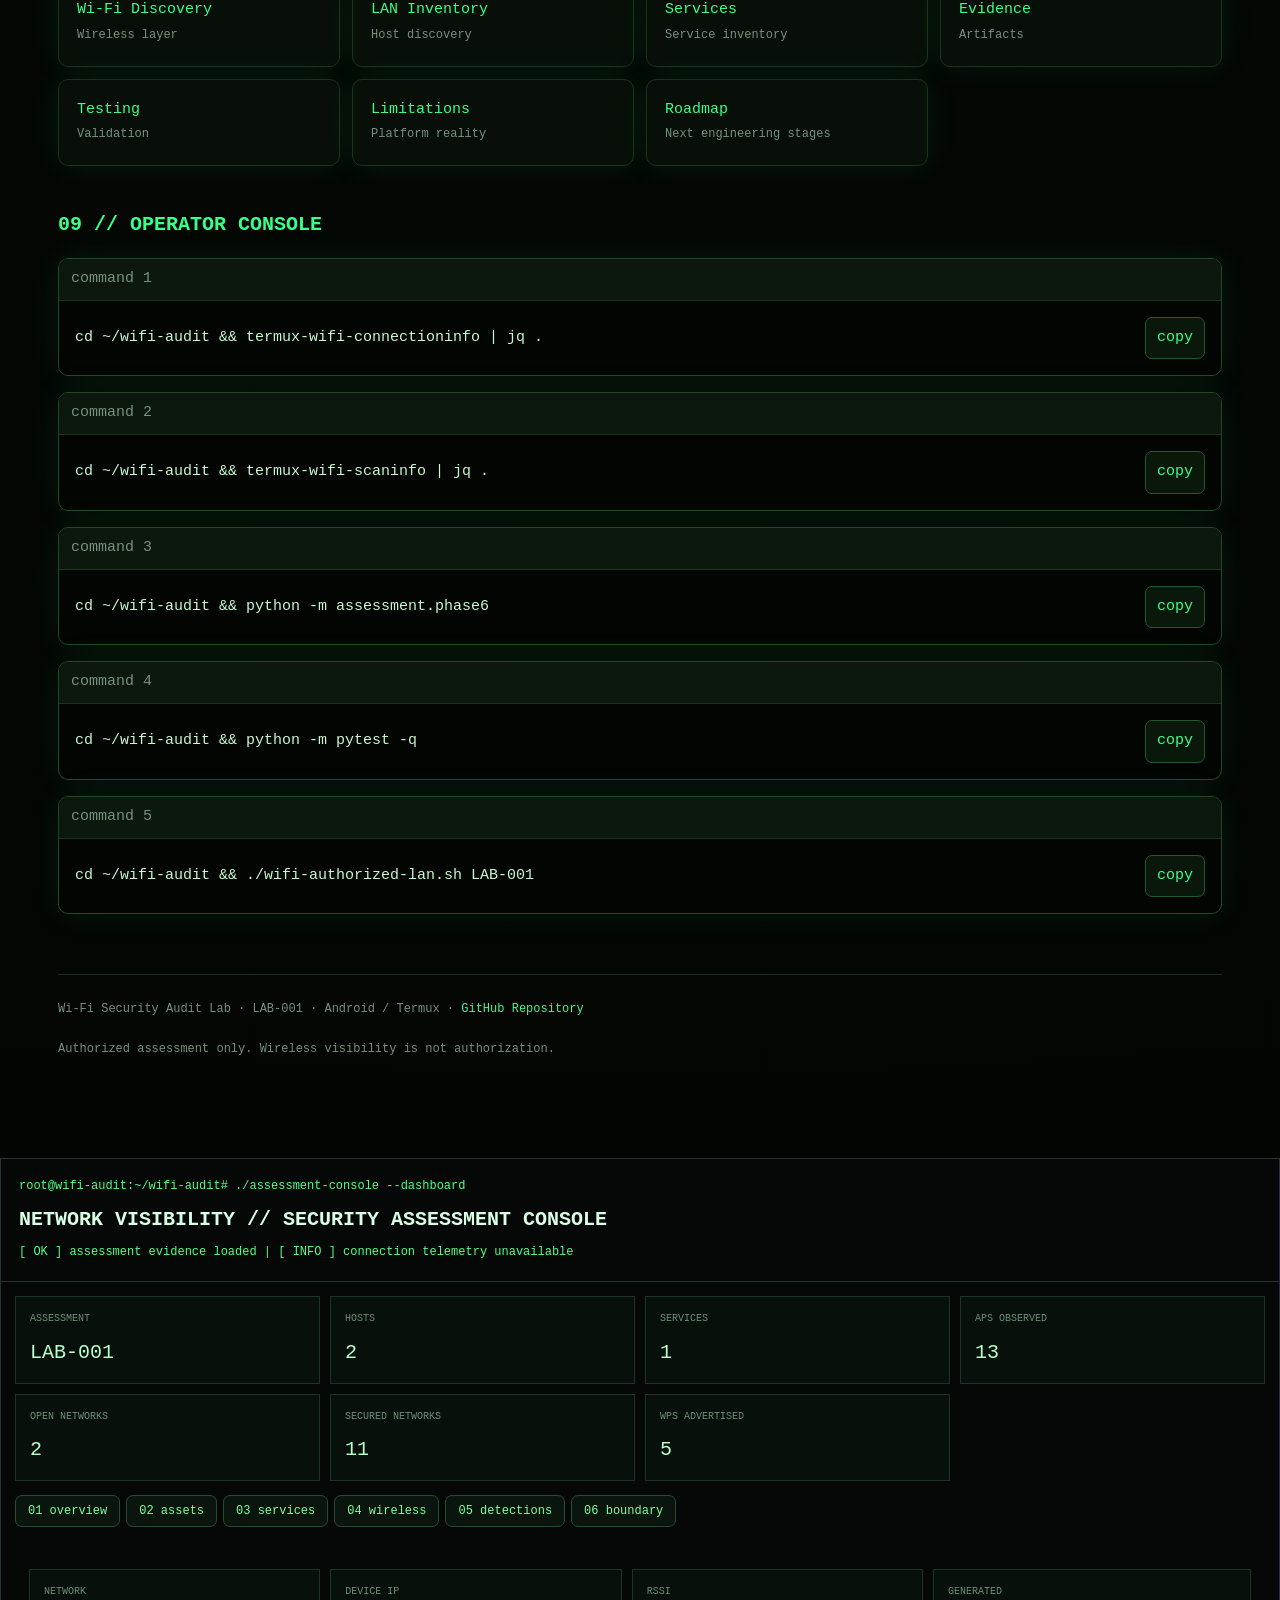
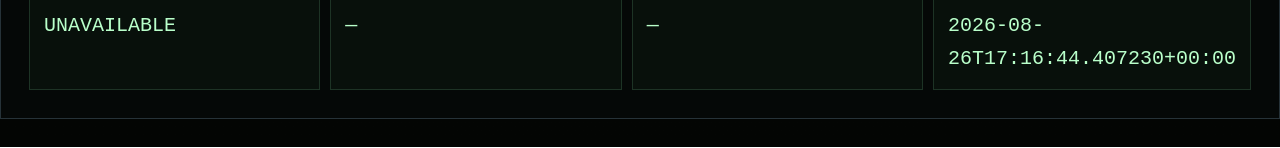
==== commit 7d56d798: "feat: add wireless security assessment metrics" ====
--- a/index.html
+++ b/index.html
@@ -343,6 +343,9 @@
 <div class="p67-card"><div class="p67-label">Hosts</div><div class="p67-value" id="p67hosts">—</div></div>
 <div class="p67-card"><div class="p67-label">Services</div><div class="p67-value" id="p67services">—</div></div>
 <div class="p67-card"><div class="p67-label">APs observed</div><div class="p67-value" id="p67aps">—</div></div>
+<div class="p67-card"><div class="p67-label">Open networks</div><div class="p67-value" id="p67open">—</div></div>
+<div class="p67-card"><div class="p67-label">Secured networks</div><div class="p67-value" id="p67secured">—</div></div>
+<div class="p67-card"><div class="p67-label">WPS advertised</div><div class="p67-value" id="p67wps">—</div></div>
 </div>
 
 <div class="p67-tabs">
@@ -408,6 +411,7 @@
  try{
   const response=await fetch("public-data/phase6_snapshot.json",{cache:"no-store"});
   if(!response.ok) throw new Error(response.status);
+
   const d=await response.json();
   const n=d.network||{};
   const a=d.assets||{};
@@ -419,6 +423,24 @@
   document.getElementById("p67services").textContent=sv.services_observed??0;
   document.getElementById("p67aps").textContent=w.networks_observed??0;
 
+  // Derive wireless assessment metrics from normalized scan results.
+  const networks = Array.isArray(w.networks) ? w.networks : [];
+  const openNetworks = networks.filter(x =>
+    String(x.security || "").toUpperCase().startsWith("OPEN")
+  );
+  const securedNetworks = networks.filter(x =>
+    !String(x.security || "").toUpperCase().startsWith("OPEN")
+  );
+  const wpsNetworks = networks.filter(x => x.wps_advertised === true);
+
+  const openEl = document.getElementById("p67open");
+  const securedEl = document.getElementById("p67secured");
+  const wpsEl = document.getElementById("p67wps");
+
+  if(openEl) openEl.textContent = openNetworks.length;
+  if(securedEl) securedEl.textContent = securedNetworks.length;
+  if(wpsEl) wpsEl.textContent = wpsNetworks.length;
+
   const telemetryAvailable =
     d.network_status !== "telemetry_unavailable" &&
     n.ssid &&
@@ -431,11 +453,14 @@
     telemetryAvailable && n.device_ip ? n.device_ip : "—";
 
   document.getElementById("p67rssi").textContent =
-    telemetryAvailable && Number.isFinite(n.rssi) && n.rssi > -127
+    telemetryAvailable &&
+    Number.isFinite(n.rssi) &&
+    n.rssi > -127
       ? n.rssi + " dBm"
       : "—";
 
-  document.getElementById("p67generated").textContent=d.generated_at||"—";
+  document.getElementById("p67generated").textContent =
+    d.generated_at || "—";
 
   document.getElementById("p67status").textContent =
     telemetryAvailable
@@ -444,27 +469,64 @@
 
   p67Rows("p67assets",(a.hosts||[]).map(h=>{
    const addr=(h.addresses||[]).find(x=>x.type==="ipv4");
-   return "<tr><td>"+esc(addr?.address)+"</td><td class='ok'>UP</td><td>"+esc((h.hostnames||[]).join(", "))+"</td></tr>";
+
+   return "<tr><td>"+
+     esc(addr?.address)+
+     "</td><td class='ok'>UP</td><td>"+
+     esc((h.hostnames||[]).join(", "))+
+     "</td></tr>";
   }).join(""));
 
   p67Rows("p67servicesTable",(sv.services||[]).map(x=>
-   "<tr><td>"+esc(x.ip)+"</td><td>"+esc(x.port)+"/"+esc(x.protocol)+"</td><td>"+esc(x.service)+"</td><td>"+esc([x.product,x.version].filter(Boolean).join(" "))+"</td></tr>"
+   "<tr><td>"+
+     esc(x.ip)+
+     "</td><td>"+
+     esc(x.port)+"/"+esc(x.protocol)+
+     "</td><td>"+
+     esc(x.service)+
+     "</td><td>"+
+     esc([x.product,x.version].filter(Boolean).join(" "))+
+     "</td></tr>"
   ).join(""));
 
   p67Rows("p67wireless",(w.networks||[]).map(x=>
-   "<tr><td>"+esc(x.ssid)+"</td><td>"+esc(x.bssid)+"</td><td>"+esc(x.rssi)+"</td><td>"+esc(x.frequency_mhz)+"</td><td>"+esc(x.security||x.capabilities)+"</td></tr>"
+   "<tr><td>"+
+     esc(x.ssid)+
+     "</td><td>"+
+     esc(x.bssid)+
+     "</td><td>"+
+     esc(x.rssi)+
+     "</td><td>"+
+     esc(x.frequency_mhz)+
+     "</td><td>"+
+     esc(x.security||x.capabilities)+
+     "</td></tr>"
   ).join(""));
 
   p67Rows("p67detections",(d.detections||[]).map(x=>
-   "<tr><td class='"+(x.severity==="INFO"?"ok":"warn")+"'>"+esc(x.severity)+"</td><td>"+esc(x.title)+"</td><td>"+esc(x.detail)+"</td></tr>"
+   "<tr><td class='"+
+     (x.severity==="INFO"?"ok":"warn")+
+     "'>"+
+     esc(x.severity)+
+     "</td><td>"+
+     esc(x.title)+
+     "</td><td>"+
+     esc(x.detail)+
+     "</td></tr>"
   ).join(""));
 
   p67Rows("p67boundary",Object.entries(d.capabilities||{}).map(([k,v])=>
-   "<tr><td>"+esc(k)+"</td><td>"+esc(v)+"</td></tr>"
+   "<tr><td>"+
+     esc(k)+
+     "</td><td>"+
+     esc(v)+
+     "</td></tr>"
   ).join(""));
 
  }catch(error){
-  document.getElementById("p67status").textContent="[ OFFLINE ] assessment telemetry unavailable";
+  console.error("Phase 6 telemetry error:",error);
+  document.getElementById("p67status").textContent =
+    "[ OFFLINE ] assessment telemetry unavailable";
  }
 }
 
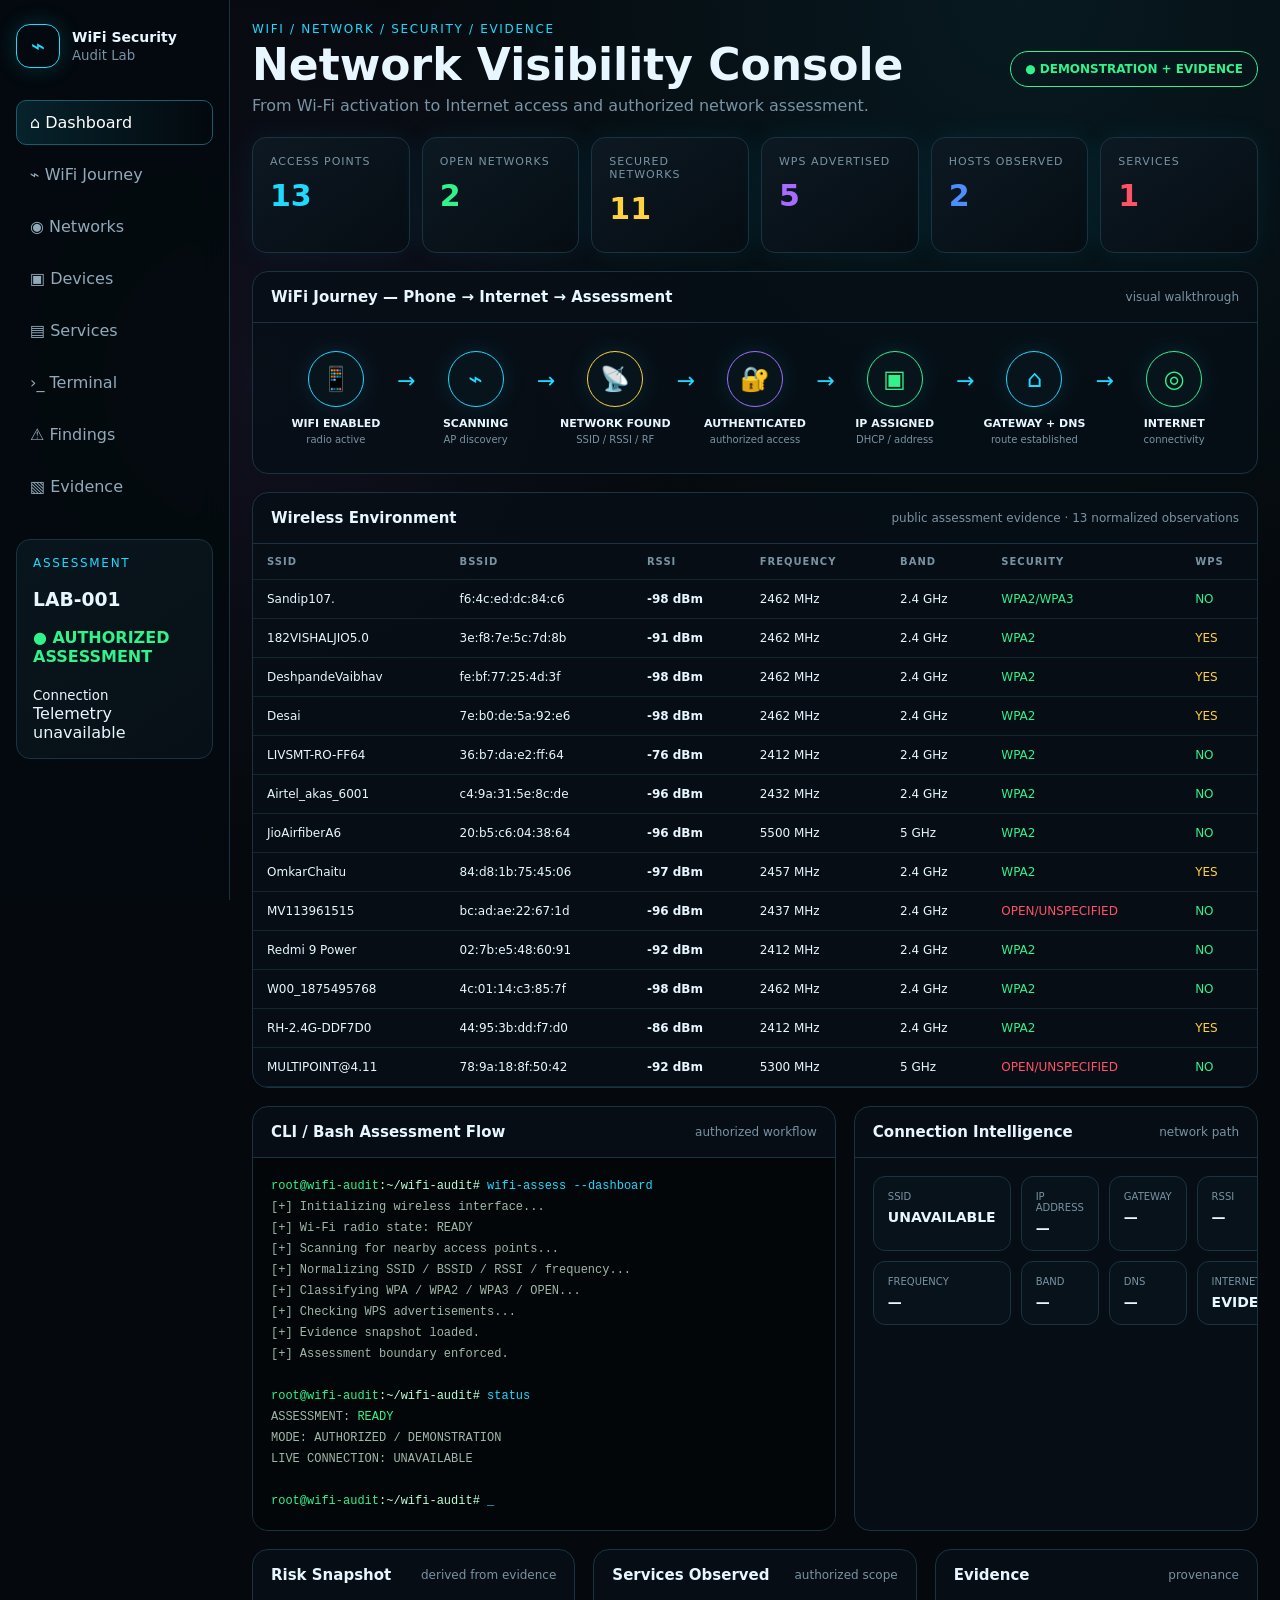
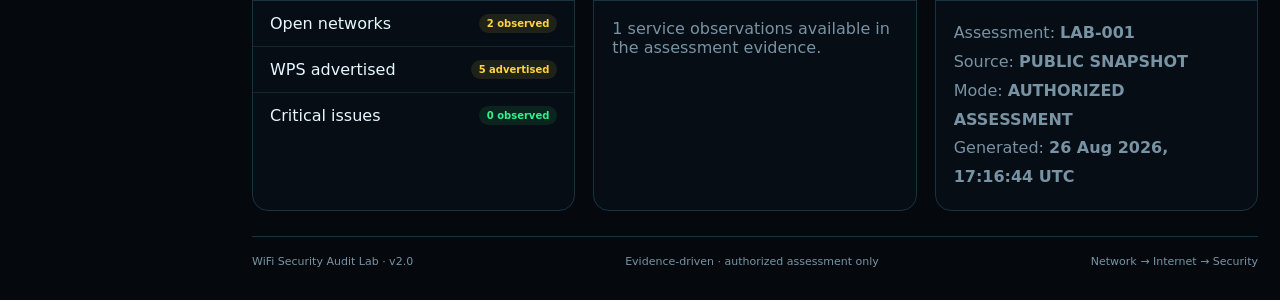
==== commit 7f71ce8b: "feat: launch v2 wifi journey network operations dashboard" ====
--- a/index.html
+++ b/index.html
@@ -3,547 +3,1049 @@
 <head>
 <meta charset="utf-8">
 <meta name="viewport" content="width=device-width,initial-scale=1">
-<meta name="theme-color" content="#050805">
-<title>Wi-Fi Security Audit Lab | LAB-001</title>
+<meta name="description" content="WiFi Security Audit Lab — authorized wireless assessment and network visibility console">
+<title>WiFi Security Audit Lab</title>
+
 <style>
 :root{
-  --bg:#050805;
-  --panel:#0a110a;
-  --panel2:#0d160d;
-  --line:#19331b;
-  --green:#39ff88;
-  --green2:#20c967;
-  --text:#d9f7df;
-  --muted:#76917d;
-  --amber:#ffd166;
-  --red:#ff5c70;
-  --cyan:#57d9ff;
-  --shadow:0 0 35px rgba(57,255,136,.08);
-}
+  --bg:#05090d;
+  --panel:#09131b;
+  --panel2:#0d1923;
+  --line:#193342;
+  --text:#e8f7ff;
+  --muted:#7893a4;
+  --cyan:#20d9ff;
+  --green:#32f28b;
+  --purple:#a56cff;
+  --amber:#ffd23f;
+  --red:#ff5266;
+  --blue:#4c8dff;
+  --shadow:0 0 30px rgba(32,217,255,.07);
+}
+
 *{box-sizing:border-box}
+
 html{scroll-behavior:smooth}
+
 body{
-  margin:0;background:radial-gradient(circle at top,#0b180d 0,#050805 42%,#030503 100%);
-  color:var(--text);font:15px/1.65 ui-monospace,SFMono-Regular,Menlo,Monaco,Consolas,monospace
-}
-a{color:var(--green);text-decoration:none}
-a:hover{text-decoration:underline}
-header{
-  position:sticky;top:0;z-index:20;background:rgba(5,8,5,.92);
-  backdrop-filter:blur(12px);border-bottom:1px solid var(--line)
-}
-.nav{max-width:1200px;margin:auto;padding:12px 18px;display:flex;gap:16px;align-items:center;overflow:auto}
-.brand{font-weight:800;white-space:nowrap;color:var(--green)}
-.nav a{color:#9ab9a1;white-space:nowrap;font-size:13px}
-.nav a:hover{color:var(--green)}
-main{max-width:1200px;margin:auto;padding:24px 18px 70px}
-.hero{
-  border:1px solid var(--line);background:linear-gradient(145deg,#0b150c,#071007);
-  box-shadow:var(--shadow);padding:28px;border-radius:14px;position:relative;overflow:hidden
-}
-.hero:before{content:"";position:absolute;inset:0;background:repeating-linear-gradient(0deg,transparent 0 23px,rgba(57,255,136,.025) 24px);pointer-events:none}
-.prompt{color:var(--green);font-size:13px}
-h1{font-size:clamp(28px,6vw,54px);line-height:1.05;margin:10px 0}
-h2{color:var(--green);font-size:20px;margin-top:42px}
-h3{font-size:15px;color:var(--cyan)}
-.subtitle{color:#9ab9a1;max-width:850px}
-.cursor{display:inline-block;width:9px;height:18px;background:var(--green);vertical-align:-3px;animation:blink 1s infinite}
-@keyframes blink{50%{opacity:0}}
-.grid{display:grid;grid-template-columns:repeat(4,1fr);gap:12px;margin:20px 0}
-.card{
-  border:1px solid var(--line);background:rgba(10,17,10,.88);padding:18px;border-radius:10px;
-  box-shadow:var(--shadow)
-}
-.metric{font-size:28px;font-weight:800;color:var(--green)}
-.label{font-size:12px;color:var(--muted);margin-top:3px}
-.status{color:var(--green)}
+  margin:0;
+  background:
+    radial-gradient(circle at 80% 0%,rgba(32,217,255,.08),transparent 30%),
+    radial-gradient(circle at 20% 20%,rgba(165,108,255,.07),transparent 25%),
+    var(--bg);
+  color:var(--text);
+  font-family:Inter,ui-sans-serif,system-ui,-apple-system,BlinkMacSystemFont,"Segoe UI",sans-serif;
+}
+
+a{color:inherit;text-decoration:none}
+
+.app{
+  display:grid;
+  grid-template-columns:230px 1fr;
+  min-height:100vh;
+}
+
+.sidebar{
+  position:sticky;
+  top:0;
+  height:100vh;
+  padding:24px 16px;
+  border-right:1px solid var(--line);
+  background:rgba(4,10,15,.92);
+  backdrop-filter:blur(16px);
+}
+
+.brand{
+  display:flex;
+  align-items:center;
+  gap:12px;
+  margin-bottom:32px;
+}
+
+.logo{
+  width:44px;
+  height:44px;
+  display:grid;
+  place-items:center;
+  border:1px solid var(--cyan);
+  border-radius:14px;
+  color:var(--cyan);
+  font-size:24px;
+  box-shadow:0 0 22px rgba(32,217,255,.18);
+}
+
+.brand strong{
+  display:block;
+  font-size:14px;
+}
+
+.brand small{
+  color:var(--muted);
+}
+
+.nav{
+  display:grid;
+  gap:7px;
+}
+
+.nav a{
+  padding:12px 13px;
+  border:1px solid transparent;
+  border-radius:10px;
+  color:#91aabb;
+  transition:.2s;
+}
+
+.nav a:hover,
+.nav a.active{
+  color:white;
+  border-color:#1b5b6d;
+  background:linear-gradient(90deg,rgba(32,217,255,.12),transparent);
+}
+
+.side-status{
+  margin-top:30px;
+  padding:16px;
+  border:1px solid var(--line);
+  border-radius:14px;
+  background:linear-gradient(145deg,#09151d,#071016);
+}
+
+.side-status .ok{
+  color:var(--green);
+  font-weight:700;
+}
+
+main{
+  min-width:0;
+  padding:22px;
+}
+
+.topbar{
+  display:flex;
+  justify-content:space-between;
+  align-items:center;
+  gap:20px;
+  margin-bottom:22px;
+}
+
+.kicker{
+  color:var(--cyan);
+  font-size:12px;
+  letter-spacing:.14em;
+  text-transform:uppercase;
+}
+
+h1{
+  margin:6px 0 0;
+  font-size:clamp(25px,4vw,44px);
+  line-height:1.05;
+}
+
+.subtitle{
+  color:var(--muted);
+  margin-top:8px;
+}
+
+.live{
+  padding:10px 14px;
+  border:1px solid var(--green);
+  color:var(--green);
+  border-radius:999px;
+  white-space:nowrap;
+  font-size:12px;
+  font-weight:700;
+}
+
+.metrics{
+  display:grid;
+  grid-template-columns:repeat(6,1fr);
+  gap:12px;
+}
+
+.metric{
+  min-height:116px;
+  padding:17px;
+  border:1px solid var(--line);
+  border-radius:14px;
+  background:linear-gradient(145deg,rgba(13,25,35,.95),rgba(6,13,19,.95));
+  box-shadow:var(--shadow);
+}
+
+.metric .label{
+  color:var(--muted);
+  font-size:11px;
+  text-transform:uppercase;
+  letter-spacing:.09em;
+}
+
+.metric .value{
+  margin-top:10px;
+  font-size:30px;
+  font-weight:800;
+}
+
+.metric.cyan .value{color:var(--cyan)}
+.metric.green .value{color:var(--green)}
+.metric.purple .value{color:var(--purple)}
+.metric.amber .value{color:var(--amber)}
+.metric.red .value{color:var(--red)}
+.metric.blue .value{color:var(--blue)}
+
+.section{
+  margin-top:18px;
+  border:1px solid var(--line);
+  border-radius:16px;
+  background:rgba(7,15,22,.78);
+  overflow:hidden;
+}
+
+.section-head{
+  padding:16px 18px;
+  border-bottom:1px solid var(--line);
+  display:flex;
+  justify-content:space-between;
+  gap:15px;
+  align-items:center;
+}
+
+.section-head h2{
+  margin:0;
+  font-size:15px;
+}
+
+.section-head span{
+  color:var(--muted);
+  font-size:12px;
+}
+
+.journey{
+  padding:28px 18px;
+  display:grid;
+  grid-template-columns:repeat(7,1fr);
+  gap:10px;
+  align-items:center;
+}
+
+.step{
+  text-align:center;
+  position:relative;
+}
+
+.step:not(:last-child)::after{
+  content:"→";
+  position:absolute;
+  right:-15px;
+  top:17px;
+  color:var(--cyan);
+  font-size:22px;
+}
+
+.icon{
+  width:56px;
+  height:56px;
+  margin:auto;
+  display:grid;
+  place-items:center;
+  border-radius:50%;
+  border:1px solid var(--cyan);
+  color:var(--cyan);
+  background:#07141c;
+  font-size:24px;
+  box-shadow:0 0 24px rgba(32,217,255,.12);
+}
+
+.step.green .icon{
+  border-color:var(--green);
+  color:var(--green);
+}
+
+.step.purple .icon{
+  border-color:var(--purple);
+  color:var(--purple);
+}
+
+.step.amber .icon{
+  border-color:var(--amber);
+  color:var(--amber);
+}
+
+.step-title{
+  margin-top:10px;
+  font-size:11px;
+  font-weight:800;
+  text-transform:uppercase;
+}
+
+.step-info{
+  margin-top:4px;
+  color:var(--muted);
+  font-size:10px;
+}
+
+.two{
+  display:grid;
+  grid-template-columns:1.3fr .9fr;
+  gap:18px;
+}
+
+.table-wrap{
+  overflow:auto;
+}
+
+table{
+  width:100%;
+  border-collapse:collapse;
+  min-width:650px;
+}
+
+th,td{
+  padding:12px 14px;
+  text-align:left;
+  border-bottom:1px solid #142630;
+  font-size:12px;
+}
+
+th{
+  color:var(--muted);
+  font-size:10px;
+  letter-spacing:.1em;
+}
+
+.signal{
+  font-weight:800;
+}
+
+.good{color:var(--green)}
 .warn{color:var(--amber)}
 .danger{color:var(--red)}
-section{scroll-margin-top:70px}
+.info{color:var(--cyan)}
+
 .terminal{
-  border:1px solid #214925;border-radius:10px;overflow:hidden;background:#020502;
-  box-shadow:var(--shadow);margin:16px 0
-}
-.termbar{background:#0c170d;padding:8px 12px;color:var(--muted);border-bottom:1px solid var(--line)}
-.termout{padding:16px;white-space:pre-wrap;overflow:auto;color:#bdeec8}
-.promptline{color:var(--green)}
-table{width:100%;border-collapse:collapse;font-size:13px}
-th,td{text-align:left;padding:9px;border-bottom:1px solid var(--line)}
-th{color:var(--green);position:sticky;top:0;background:#0a110a}
-.tablewrap{overflow:auto;border:1px solid var(--line);border-radius:10px}
-.badge{display:inline-block;border:1px solid var(--line);padding:3px 8px;border-radius:99px;font-size:11px}
-button{
-  font:inherit;background:#0a180c;color:var(--green);border:1px solid #25582c;
-  padding:8px 11px;border-radius:7px;cursor:pointer
-}
-button:hover{background:#102314}
-.command{display:flex;gap:8px;align-items:center}
-.command code{flex:1;overflow:auto;white-space:nowrap;color:#c8f8d0}
-details{border:1px solid var(--line);border-radius:9px;margin:10px 0;background:#081008}
-summary{cursor:pointer;padding:12px;color:var(--green)}
-details>div{padding:0 14px 14px;color:#9ab9a1}
-.timeline{border-left:2px solid #214925;margin:20px 0;padding-left:20px}
-.event{margin:20px 0}.event b{color:var(--green)}
-footer{border-top:1px solid var(--line);margin-top:60px;padding-top:25px;color:var(--muted);font-size:12px}
-@media(max-width:800px){.grid{grid-template-columns:repeat(2,1fr)}.hero{padding:20px}table{min-width:760px}}
-@media(max-width:480px){.grid{grid-template-columns:1fr}.nav{gap:12px}main{padding:14px 10px 50px}}
+  background:#020608;
+  font-family:"SFMono-Regular",Consolas,monospace;
+  min-height:330px;
+  padding:18px;
+  color:#b9ffd6;
+  font-size:12px;
+  line-height:1.75;
+  overflow:auto;
+}
+
+.prompt{color:var(--green)}
+.cmd{color:var(--cyan)}
+.output{color:#9fb7a8}
+
+.connection{
+  display:grid;
+  grid-template-columns:repeat(4,1fr);
+  gap:10px;
+  padding:18px;
+}
+
+.connection-card{
+  padding:14px;
+  border:1px solid var(--line);
+  border-radius:12px;
+  background:#08121a;
+}
+
+.connection-card label{
+  display:block;
+  color:var(--muted);
+  font-size:10px;
+  text-transform:uppercase;
+}
+
+.connection-card strong{
+  display:block;
+  margin-top:7px;
+  font-size:14px;
+}
+
+.bottom-grid{
+  display:grid;
+  grid-template-columns:1fr 1fr 1fr;
+  gap:18px;
+}
+
+.risk-row{
+  display:flex;
+  justify-content:space-between;
+  gap:15px;
+  padding:13px 17px;
+  border-bottom:1px solid #142630;
+}
+
+.risk-row:last-child{border-bottom:0}
+
+.badge{
+  padding:4px 8px;
+  border-radius:999px;
+  font-size:10px;
+  font-weight:800;
+}
+
+.badge.warn{
+  background:rgba(255,210,63,.1);
+}
+
+.badge.good{
+  background:rgba(50,242,139,.1);
+}
+
+.footer{
+  margin:25px 0 10px;
+  padding-top:18px;
+  border-top:1px solid var(--line);
+  color:var(--muted);
+  display:flex;
+  justify-content:space-between;
+  gap:15px;
+  font-size:11px;
+}
+
+@media(max-width:1100px){
+  .metrics{grid-template-columns:repeat(3,1fr)}
+  .two{grid-template-columns:1fr}
+  .bottom-grid{grid-template-columns:1fr 1fr}
+}
+
+@media(max-width:760px){
+  .app{display:block}
+
+  .sidebar{
+    position:relative;
+    height:auto;
+    padding:12px;
+    border-right:0;
+    border-bottom:1px solid var(--line);
+  }
+
+  .brand{margin-bottom:10px}
+
+  .nav{
+    display:flex;
+    overflow:auto;
+  }
+
+  .nav a{
+    white-space:nowrap;
+    font-size:11px;
+  }
+
+  .side-status{display:none}
+
+  main{padding:12px}
+
+  .topbar{
+    align-items:flex-start;
+    flex-direction:column;
+  }
+
+  .live{align-self:flex-start}
+
+  .metrics{
+    grid-template-columns:repeat(2,1fr);
+  }
+
+  .metric{
+    min-height:95px;
+  }
+
+  .metric .value{
+    font-size:25px;
+  }
+
+  .journey{
+    display:flex;
+    overflow:auto;
+    padding:24px 12px;
+  }
+
+  .step{
+    min-width:105px;
+  }
+
+  .step:not(:last-child)::after{
+    right:-18px;
+  }
+
+  .connection{
+    grid-template-columns:1fr 1fr;
+  }
+
+  .bottom-grid{
+    grid-template-columns:1fr;
+  }
+
+  .footer{
+    flex-direction:column;
+  }
+}
 </style>
 </head>
+
 <body>
-<header>
-<nav class="nav">
-  <span class="brand">root@wifi-audit:~$</span>
-  <a href="#status">status</a>
-  <a href="#wifi">wifi</a>
-  <a href="#lan">lan</a>
-  <a href="#services">services</a>
-  <a href="#evidence">evidence</a>
-  <a href="#architecture">architecture</a>
-  <a href="#roadmap">roadmap</a>
-  <a href="https://github.com/DrConfluence/wifi-security-audit-lab">github</a>
-</nav>
-</header>
-
-<main>
-<section class="hero" id="status">
-  <div class="prompt">root@termux:~/wifi-audit$ ./wifi-assess.sh --status LAB-001</div>
-  <h1>Wi-Fi Security<br>Audit Lab</h1>
-  <p class="subtitle">
-    Real Android/Termux wireless discovery → authorized LAN inventory →
-    service assessment → machine-readable evidence.
-  </p>
-  <p><span class="status">● LAB-001 ENGINEERING CHECKPOINT ONLINE</span> <span class="cursor"></span></p>
-</section>
-
-<div class="grid">
-  <div class="card"><div class="metric">13</div><div class="label">REAL APs OBSERVED</div></div>
-  <div class="card"><div class="metric">2</div><div class="label">LAN HOSTS OBSERVED</div></div>
-  <div class="card"><div class="metric">61</div><div class="label">AUTOMATED TESTS PASSING</div></div>
-  <div class="card"><div class="metric">1</div><div class="label">OPEN TCP SERVICE IDENTIFIED</div></div>
+
+<div class="app">
+
+<aside class="sidebar">
+
+  <div class="brand">
+    <div class="logo">⌁</div>
+    <div>
+      <strong>WiFi Security</strong>
+      <small>Audit Lab</small>
+    </div>
+  </div>
+
+  <nav class="nav">
+    <a class="active" href="#dashboard">⌂ Dashboard</a>
+    <a href="#journey">⌁ WiFi Journey</a>
+    <a href="#networks">◉ Networks</a>
+    <a href="#devices">▣ Devices</a>
+    <a href="#services">▤ Services</a>
+    <a href="#terminal">›_ Terminal</a>
+    <a href="#findings">⚠ Findings</a>
+    <a href="#evidence">▧ Evidence</a>
+  </nav>
+
+  <div class="side-status">
+    <div class="kicker">Assessment</div>
+    <h3 id="sideAssessment">LAB-001</h3>
+    <div class="ok">● AUTHORIZED ASSESSMENT</div>
+    <br>
+    <small>Connection</small>
+    <div id="sideConnection">Telemetry unavailable</div>
+  </div>
+
+</aside>
+
+<main id="dashboard">
+
+  <header class="topbar">
+    <div>
+      <div class="kicker">WiFi / Network / Security / Evidence</div>
+      <h1>Network Visibility Console</h1>
+      <div class="subtitle">
+        From Wi-Fi activation to Internet access and authorized network assessment.
+      </div>
+    </div>
+
+    <div class="live">● DEMONSTRATION + EVIDENCE</div>
+  </header>
+
+  <section class="metrics">
+
+    <div class="metric cyan">
+      <div class="label">Access Points</div>
+      <div class="value" id="mAps">—</div>
+    </div>
+
+    <div class="metric green">
+      <div class="label">Open Networks</div>
+      <div class="value" id="mOpen">—</div>
+    </div>
+
+    <div class="metric amber">
+      <div class="label">Secured Networks</div>
+      <div class="value" id="mSecured">—</div>
+    </div>
+
+    <div class="metric purple">
+      <div class="label">WPS Advertised</div>
+      <div class="value" id="mWps">—</div>
+    </div>
+
+    <div class="metric blue">
+      <div class="label">Hosts Observed</div>
+      <div class="value" id="mHosts">—</div>
+    </div>
+
+    <div class="metric red">
+      <div class="label">Services</div>
+      <div class="value" id="mServices">—</div>
+    </div>
+
+  </section>
+
+  <section class="section" id="journey">
+
+    <div class="section-head">
+      <h2>WiFi Journey — Phone → Internet → Assessment</h2>
+      <span>visual walkthrough</span>
+    </div>
+
+    <div class="journey">
+
+      <div class="step">
+        <div class="icon">📱</div>
+        <div class="step-title">WiFi Enabled</div>
+        <div class="step-info">radio active</div>
+      </div>
+
+      <div class="step cyan">
+        <div class="icon">⌁</div>
+        <div class="step-title">Scanning</div>
+        <div class="step-info">AP discovery</div>
+      </div>
+
+      <div class="step amber">
+        <div class="icon">📡</div>
+        <div class="step-title">Network Found</div>
+        <div class="step-info">SSID / RSSI / RF</div>
+      </div>
+
+      <div class="step purple">
+        <div class="icon">🔐</div>
+        <div class="step-title">Authenticated</div>
+        <div class="step-info">authorized access</div>
+      </div>
+
+      <div class="step green">
+        <div class="icon">▣</div>
+        <div class="step-title">IP Assigned</div>
+        <div class="step-info">DHCP / address</div>
+      </div>
+
+      <div class="step cyan">
+        <div class="icon">⌂</div>
+        <div class="step-title">Gateway + DNS</div>
+        <div class="step-info">route established</div>
+      </div>
+
+      <div class="step green">
+        <div class="icon">◎</div>
+        <div class="step-title">Internet</div>
+        <div class="step-info">connectivity</div>
+      </div>
+
+    </div>
+  </section>
+
+  <section class="section" id="networks">
+
+    <div class="section-head">
+      <h2>Wireless Environment</h2>
+      <span id="networkSource">public assessment evidence</span>
+    </div>
+
+    <div class="table-wrap">
+      <table>
+        <thead>
+          <tr>
+            <th>SSID</th>
+            <th>BSSID</th>
+            <th>RSSI</th>
+            <th>FREQUENCY</th>
+            <th>BAND</th>
+            <th>SECURITY</th>
+            <th>WPS</th>
+          </tr>
+        </thead>
+        <tbody id="networkTable"></tbody>
+      </table>
+    </div>
+
+  </section>
+
+  <div class="two">
+
+    <section class="section" id="terminal">
+
+      <div class="section-head">
+        <h2>CLI / Bash Assessment Flow</h2>
+        <span>authorized workflow</span>
+      </div>
+
+      <div class="terminal">
+        <div><span class="prompt">root@wifi-audit</span>:~/wifi-audit# <span class="cmd">wifi-assess --dashboard</span></div>
+        <div class="output">[+] Initializing wireless interface...</div>
+        <div class="output">[+] Wi-Fi radio state: READY</div>
+        <div class="output">[+] Scanning for nearby access points...</div>
+        <div class="output">[+] Normalizing SSID / BSSID / RSSI / frequency...</div>
+        <div class="output">[+] Classifying WPA / WPA2 / WPA3 / OPEN...</div>
+        <div class="output">[+] Checking WPS advertisements...</div>
+        <div class="output">[+] Evidence snapshot loaded.</div>
+        <div class="output">[+] Assessment boundary enforced.</div>
+        <br>
+        <div><span class="prompt">root@wifi-audit</span>:~/wifi-audit# <span class="cmd">status</span></div>
+        <div class="output">ASSESSMENT: <span class="good">READY</span></div>
+        <div class="output">MODE: AUTHORIZED / DEMONSTRATION</div>
+        <div class="output">LIVE CONNECTION: <span id="terminalConnection">UNAVAILABLE</span></div>
+        <br>
+        <div><span class="prompt">root@wifi-audit</span>:~/wifi-audit# <span class="cmd">_</span></div>
+      </div>
+
+    </section>
+
+    <section class="section" id="devices">
+
+      <div class="section-head">
+        <h2>Connection Intelligence</h2>
+        <span>network path</span>
+      </div>
+
+      <div class="connection">
+
+        <div class="connection-card">
+          <label>SSID</label>
+          <strong id="cSsid">UNAVAILABLE</strong>
+        </div>
+
+        <div class="connection-card">
+          <label>IP Address</label>
+          <strong id="cIp">—</strong>
+        </div>
+
+        <div class="connection-card">
+          <label>Gateway</label>
+          <strong id="cGateway">—</strong>
+        </div>
+
+        <div class="connection-card">
+          <label>RSSI</label>
+          <strong id="cRssi">—</strong>
+        </div>
+
+        <div class="connection-card">
+          <label>Frequency</label>
+          <strong id="cFrequency">—</strong>
+        </div>
+
+        <div class="connection-card">
+          <label>Band</label>
+          <strong id="cBand">—</strong>
+        </div>
+
+        <div class="connection-card">
+          <label>DNS</label>
+          <strong id="cDns">—</strong>
+        </div>
+
+        <div class="connection-card">
+          <label>Internet</label>
+          <strong id="cInternet">EVIDENCE</strong>
+        </div>
+
+      </div>
+
+    </section>
+
+  </div>
+
+  <div class="bottom-grid">
+
+    <section class="section" id="findings">
+
+      <div class="section-head">
+        <h2>Risk Snapshot</h2>
+        <span>derived from evidence</span>
+      </div>
+
+      <div class="risk-row">
+        <span>Open networks</span>
+        <span class="badge warn" id="riskOpen">—</span>
+      </div>
+
+      <div class="risk-row">
+        <span>WPS advertised</span>
+        <span class="badge warn" id="riskWps">—</span>
+      </div>
+
+      <div class="risk-row">
+        <span>Critical issues</span>
+        <span class="badge good">0 observed</span>
+      </div>
+
+    </section>
+
+    <section class="section" id="services">
+
+      <div class="section-head">
+        <h2>Services Observed</h2>
+        <span>authorized scope</span>
+      </div>
+
+      <div id="serviceSummary" style="padding:18px;color:var(--muted)">
+        Loading service evidence...
+      </div>
+
+    </section>
+
+    <section class="section" id="evidence">
+
+      <div class="section-head">
+        <h2>Evidence</h2>
+        <span>provenance</span>
+      </div>
+
+      <div style="padding:18px;line-height:1.8;color:var(--muted)">
+        <div>Assessment: <strong id="eAssessment">LAB-001</strong></div>
+        <div>Source: <strong>PUBLIC SNAPSHOT</strong></div>
+        <div>Mode: <strong>AUTHORIZED ASSESSMENT</strong></div>
+        <div>Generated: <strong id="generated">—</strong></div>
+      </div>
+
+    </section>
+
+  </div>
+
+  <footer class="footer">
+    <span>WiFi Security Audit Lab · v2.0</span>
+    <span>Evidence-driven · authorized assessment only</span>
+    <span>Network → Internet → Security</span>
+  </footer>
+
+</main>
 </div>
 
-<section id="wifi">
-<h2>01 // REAL WI-FI DISCOVERY</h2>
-<div class="terminal">
-<div class="termbar">Termux session · termux-wifi-scaninfo</div>
-<div class="termout"><span class="promptline">$ termux-wifi-scaninfo | jq</span>
-
-REAL DEVICE OBSERVATION
-Networks observed: 13
-Fields: SSID / BSSID / RSSI / frequency / bandwidth / capabilities
-
-The project records Android-exposed telemetry rather than fabricating
-radio observations.</div>
-</div>
-
-<div class="tablewrap">
-<table>
-<thead><tr><th>SSID</th><th>BSSID</th><th>Band</th><th>RSSI</th><th>Security</th><th>WPS</th></tr></thead>
-<tbody>
-<tr><td>Shubh</td><td>32:93:58:39:45:b7</td><td>2.4 GHz</td><td>-69</td><td>WPA2</td><td>NO</td></tr>
-<tr><td>vivo V30e</td><td>de:ce:49:04:6b:2b</td><td>2.4 GHz</td><td>-96</td><td>WPA2</td><td>NO</td></tr>
-<tr><td>182VISHALJIO5.0</td><td>3e:f8:7e:5c:7d:8b</td><td>2.4 GHz</td><td>-94</td><td>WPA2</td><td>YES</td></tr>
-<tr><td>Desai</td><td>7e:b0:de:5a:92:e6</td><td>2.4 GHz</td><td>-97</td><td>WPA2</td><td>YES</td></tr>
-<tr><td>Thechavadapav-2.4G</td><td>54:a2:45:3f:5d:75</td><td>2.4 GHz</td><td>-96</td><td>WPA/WPA2</td><td>NO</td></tr>
-<tr><td>JioAirfiberA6</td><td>20:b5:c6:04:38:64</td><td>5 GHz</td><td>-94</td><td>WPA2</td><td>NO</td></tr>
-<tr><td>OmkarChaitu</td><td>84:d8:1b:75:45:06</td><td>2.4 GHz</td><td>-86</td><td>WPA2</td><td>YES</td></tr>
-<tr><td>W00_1875495768</td><td>4c:01:14:c3:85:7f</td><td>2.4 GHz</td><td>-98</td><td>WPA2</td><td>NO</td></tr>
-<tr><td>RH-2.4G-DDF7D0</td><td>44:95:3b:dd:f7:d0</td><td>2.4 GHz</td><td>-84</td><td>WPA/WPA2</td><td>YES</td></tr>
-<tr><td>MULTIPOINT@4.11</td><td>78:9a:18:8f:50:42</td><td>5 GHz</td><td>-88</td><td>OPEN/UNSPECIFIED</td><td>NO</td></tr>
-</tbody>
-</table>
-</div>
-<p class="label">The captured evidence set contained 13 networks; the table highlights the primary observed records.</p>
-</section>
-
-<section id="lan">
-<h2>02 // AUTHORIZED LAN INVENTORY</h2>
-<div class="grid">
-<div class="card"><div class="label">AUTHORIZED SSID</div><div>Shubh</div></div>
-<div class="card"><div class="label">DEVICE IP</div><div>172.22.25.69</div></div>
-<div class="card"><div class="label">TARGET</div><div>172.22.25.0/24</div></div>
-<div class="card"><div class="label">ADDITIONAL HOST</div><div>172.22.25.133</div></div>
-</div>
-<div class="terminal">
-<div class="termbar">authorized-lan.sh</div>
-<div class="termout"><span class="promptline">$ ./wifi-authorized-lan.sh LAB-001</span>
-
-AUTHORIZED LAN INVENTORY
-SSID      : Shubh
-Device IP : 172.22.25.69
-Target    : 172.22.25.0/24
-
-HOSTS OBSERVED
-172.22.25.69
-172.22.25.133</div>
-</div>
-</section>
-
-<section id="services">
-<h2>03 // SERVICE ASSESSMENT</h2>
-<div class="card">
-<h3>172.22.25.133 : TCP/53</h3>
-<p><span class="badge">OPEN</span> <span class="badge">DNS</span> <span class="badge">dnsmasq 2.51</span></p>
-<p>Service identification was performed with Nmap and TCP connectivity was independently verified with Ncat.</p>
-</div>
-<div class="terminal">
-<div class="termbar">nmap · service inventory</div>
-<div class="termout"><span class="promptline">$ nmap -n -sT -sV --version-light --open -p 53 172.22.25.133</span>
-
-PORT   STATE SERVICE REASON  VERSION
-53/tcp open  domain  syn-ack dnsmasq 2.51
-
-$ nc -vz -w 3 172.22.25.133 53
-Connected to 172.22.25.133:53</div>
-</div>
-</section>
-
-<section id="evidence">
-<h2>04 // EVIDENCE & VALIDATION</h2>
-<div class="grid">
-<div class="card"><div class="metric">61</div><div class="label">PYTEST PASS</div></div>
-<div class="card"><div class="metric">PASS</div><div class="label">PYTHON COMPILE</div></div>
-<div class="card"><div class="metric">PASS</div><div class="label">SHELL SYNTAX</div></div>
-<div class="card"><div class="metric">JSON/XML/TXT</div><div class="label">EVIDENCE FORMATS</div></div>
-</div>
-
-<div class="terminal">
-<div class="termbar">validation checkpoint</div>
-<div class="termout"><span class="promptline">$ python -m pytest -q</span>
-.............................................................
-61 passed
-
-<span class="promptline">$ python -m py_compile assessment/*.py</span>
-PYTHON COMPILE: PASS
-
-<span class="promptline">$ bash -n wifi-assess.sh wifi-authorized.sh wifi-authorized-lan.sh</span>
-SHELL VALIDATION: PASS</div>
-</div>
-
-<details><summary>Evidence model</summary>
-<div>Wireless discovery, connection telemetry, LAN host discovery, service inventory and reporting are separate layers. Automated tests are not presented as live network evidence.</div>
-</details>
-</section>
-
-<section id="architecture">
-<h2>05 // ARCHITECTURE</h2>
-<div class="terminal">
-<div class="termout">Android Wi-Fi subsystem
-        │
-        ▼
-    Termux:API
-        │
-        ├── Wi-Fi discovery
-        └── Connection telemetry
-        │
-        ▼
-Authorized assessment scope
-        │
-        ├── LAN host discovery
-        └── TCP service inventory
-        │
-        ▼
-Evidence
-        │
-        ├── JSON
-        ├── XML
-        └── TXT
-        │
-        ▼
-Assessment reporting</div>
-</div>
-</section>
-
-<section>
-<h2>06 // PLATFORM & CAPABILITY BOUNDARIES</h2>
-<div class="card">
-<p><span class="warn">⚠ CURRENT ANDROID CONDITION</span></p>
-<p>Android/Termux can restrict low-level networking interfaces. During testing,
-<code>ip route</code>, <code>ip neigh</code> and some <code>/proc/net</code>
-interfaces returned permission errors.</p>
-<p>Termux:API Wi-Fi scanning also requires Android Location to be enabled.
-When unavailable, the project records the limitation instead of inventing results.</p>
-</div>
-</section>
-
-<section id="roadmap">
-<h2>07 // ASSESSMENT WORKFLOW</h2>
-<div class="timeline">
-<div class="event"><b>✓ Phase 1</b><br>Real Wi-Fi discovery</div>
-<div class="event"><b>✓ Phase 2</b><br>Connection telemetry</div>
-<div class="event"><b>✓ Phase 3</b><br>Authorized LAN inventory</div>
-<div class="event"><b>✓ Phase 4</b><br>TCP service/version inventory</div>
-<div class="event"><b>✓ Phase 5</b><br>Evidence + regression testing</div>
-<div class="event"><b>→ Network Visibility</b><br>Assessment dashboard + stronger reporting</div>
-<div class="event"><b>→ Interactive Console</b><br>Detection, risk scoring and remediation workflows</div>
-</div>
-</section>
-
-<section>
-<h2>08 // TECHNICAL DOCUMENTATION</h2>
-<div class="grid">
-<a class="card" href="wiki/Home.md">Home<br><span class="label">Project overview</span></a>
-<a class="card" href="wiki/Status.md">Status<br><span class="label">LAB-001 state</span></a>
-<a class="card" href="wiki/Architecture.md">Architecture<br><span class="label">System design</span></a>
-<a class="card" href="wiki/Methodology.md">Methodology<br><span class="label">Assessment flow</span></a>
-<a class="card" href="wiki/WiFi-Discovery.md">Wi-Fi Discovery<br><span class="label">Wireless layer</span></a>
-<a class="card" href="wiki/LAN-Inventory.md">LAN Inventory<br><span class="label">Host discovery</span></a>
-<a class="card" href="wiki/Service-Assessment.md">Services<br><span class="label">Service inventory</span></a>
-<a class="card" href="wiki/Evidence.md">Evidence<br><span class="label">Artifacts</span></a>
-<a class="card" href="wiki/Testing.md">Testing<br><span class="label">Validation</span></a>
-<a class="card" href="wiki/Android-Termux-Limitations.md">Limitations<br><span class="label">Platform reality</span></a>
-<a class="card" href="wiki/Roadmap.md">Roadmap<br><span class="label">Next engineering stages</span></a>
-</div>
-</section>
-
-<section>
-<h2>09 // OPERATOR CONSOLE</h2>
-<div id="commands"></div>
-</section>
-
-<footer>
-Wi-Fi Security Audit Lab · LAB-001 · Android / Termux ·
-<a href="https://github.com/DrConfluence/wifi-security-audit-lab">GitHub Repository</a>
-<br><br>
-Authorized assessment only. Wireless visibility is not authorization.
-</footer>
-</main>
-
-
-<section id="phase67" style="margin:28px 0;border:1px solid #263238;background:#050807;color:#c8e8d0;font-family:monospace">
-<style>
-#phase67 .p67-head{padding:18px;border-bottom:1px solid #263238}
-#phase67 .p67-prompt{color:#55ff88;font-size:12px}
-#phase67 h2{margin:7px 0;color:#d9ffe5}
-#phase67 .p67-grid{display:grid;grid-template-columns:repeat(4,1fr);gap:10px;padding:14px}
-#phase67 .p67-card{border:1px solid #1d3325;background:#08100b;padding:14px}
-#phase67 .p67-label{font-size:10px;color:#6c8f78;text-transform:uppercase}
-#phase67 .p67-value{font-size:20px;color:#b9ffca;margin-top:8px}
-#phase67 .p67-tabs{display:flex;gap:6px;flex-wrap:wrap;padding:0 14px 14px}
-#phase67 button{font:12px monospace;background:#0a150d;color:#7dff9e;border:1px solid #274b32;padding:8px 12px;cursor:pointer}
-#phase67 .p67-panel{display:none;padding:14px}
-#phase67 .p67-panel.active{display:block}
-#phase67 table{width:100%;border-collapse:collapse;font-size:12px}
-#phase67 th,#phase67 td{text-align:left;padding:9px;border-bottom:1px solid #17251b}
-#phase67 th{color:#6c8f78}
-#phase67 .ok{color:#55ff88}
-#phase67 .warn{color:#ffd166}
-@media(max-width:700px){#phase67 .p67-grid{grid-template-columns:1fr 1fr}}
-@media(max-width:450px){#phase67 .p67-grid{grid-template-columns:1fr}}
-</style>
-
-<div class="p67-head">
-<div class="p67-prompt">root@wifi-audit:~/wifi-audit# ./assessment-console --dashboard</div>
-<h2>NETWORK VISIBILITY // SECURITY ASSESSMENT CONSOLE</h2>
-<div class="p67-prompt" id="p67status">[ BOOT ] loading assessment telemetry...</div>
-</div>
-
-<div class="p67-grid">
-<div class="p67-card"><div class="p67-label">Assessment</div><div class="p67-value" id="p67assessment">LAB-001</div></div>
-<div class="p67-card"><div class="p67-label">Hosts</div><div class="p67-value" id="p67hosts">—</div></div>
-<div class="p67-card"><div class="p67-label">Services</div><div class="p67-value" id="p67services">—</div></div>
-<div class="p67-card"><div class="p67-label">APs observed</div><div class="p67-value" id="p67aps">—</div></div>
-<div class="p67-card"><div class="p67-label">Open networks</div><div class="p67-value" id="p67open">—</div></div>
-<div class="p67-card"><div class="p67-label">Secured networks</div><div class="p67-value" id="p67secured">—</div></div>
-<div class="p67-card"><div class="p67-label">WPS advertised</div><div class="p67-value" id="p67wps">—</div></div>
-</div>
-
-<div class="p67-tabs">
-<button onclick="p67Tab('overview')">01 overview</button>
-<button onclick="p67Tab('assets')">02 assets</button>
-<button onclick="p67Tab('services')">03 services</button>
-<button onclick="p67Tab('wireless')">04 wireless</button>
-<button onclick="p67Tab('detections')">05 detections</button>
-<button onclick="p67Tab('boundary')">06 boundary</button>
-</div>
-
-<div id="p67-overview" class="p67-panel active">
-<div class="p67-grid">
-<div class="p67-card"><div class="p67-label">Network</div><div class="p67-value" id="p67network">—</div></div>
-<div class="p67-card"><div class="p67-label">Device IP</div><div class="p67-value" id="p67ip">—</div></div>
-<div class="p67-card"><div class="p67-label">RSSI</div><div class="p67-value" id="p67rssi">—</div></div>
-<div class="p67-card"><div class="p67-label">Generated</div><div class="p67-value" id="p67generated">—</div></div>
-</div>
-</div>
-
-<div id="p67-assets" class="p67-panel">
-<table><thead><tr><th>HOST</th><th>STATE</th><th>NAME</th></tr></thead><tbody id="p67assets"></tbody></table>
-</div>
-
-<div id="p67-services" class="p67-panel">
-<table><thead><tr><th>HOST</th><th>PORT</th><th>SERVICE</th><th>VERSION</th></tr></thead><tbody id="p67servicesTable"></tbody></table>
-</div>
-
-<div id="p67-wireless" class="p67-panel">
-<table><thead><tr><th>SSID</th><th>BSSID</th><th>RSSI</th><th>FREQ</th><th>SECURITY</th></tr></thead><tbody id="p67wireless"></tbody></table>
-</div>
-
-<div id="p67-detections" class="p67-panel">
-<table><thead><tr><th>SEVERITY</th><th>FINDING</th><th>DETAIL</th></tr></thead><tbody id="p67detections"></tbody></table>
-</div>
-
-<div id="p67-boundary" class="p67-panel">
-<table><thead><tr><th>CAPABILITY</th><th>STATE</th></tr></thead><tbody id="p67boundary"></tbody></table>
-</div>
-</section>
-
 <script>
-const commands=[
-"cd ~/wifi-audit && termux-wifi-connectioninfo | jq .",
-"cd ~/wifi-audit && termux-wifi-scaninfo | jq .",
-"cd ~/wifi-audit && python -m assessment.phase6",
-"cd ~/wifi-audit && python -m pytest -q",
-"cd ~/wifi-audit && ./wifi-authorized-lan.sh LAB-001"
-];
-
-const esc=v=>String(v??"—").replace(/[&<>"]/g,x=>({"&":"&amp;","<":"&lt;",">":"&gt;",'"':"&quot;"}[x]));
-
-function p67Tab(name){
- document.querySelectorAll("#phase67 .p67-panel").forEach(x=>x.classList.remove("active"));
- document.getElementById("p67-"+name).classList.add("active");
-}
-
-function p67Rows(id,html){
- document.getElementById(id).innerHTML=html||"<tr><td colspan='8'>NO DATA</td></tr>";
-}
-
-async function loadPhase6(){
- try{
-  const response=await fetch("public-data/phase6_snapshot.json",{cache:"no-store"});
-  if(!response.ok) throw new Error(response.status);
-
-  const d=await response.json();
-  const n=d.network||{};
-  const a=d.assets||{};
-  const sv=d.services||{};
-  const w=d.wireless||{};
-
-  document.getElementById("p67assessment").textContent=d.assessment||"LAB-001";
-  document.getElementById("p67hosts").textContent=a.hosts_observed??0;
-  document.getElementById("p67services").textContent=sv.services_observed??0;
-  document.getElementById("p67aps").textContent=w.networks_observed??0;
-
-  // Derive wireless assessment metrics from normalized scan results.
-  const networks = Array.isArray(w.networks) ? w.networks : [];
-  const openNetworks = networks.filter(x =>
-    String(x.security || "").toUpperCase().startsWith("OPEN")
-  );
-  const securedNetworks = networks.filter(x =>
-    !String(x.security || "").toUpperCase().startsWith("OPEN")
-  );
-  const wpsNetworks = networks.filter(x => x.wps_advertised === true);
-
-  const openEl = document.getElementById("p67open");
-  const securedEl = document.getElementById("p67secured");
-  const wpsEl = document.getElementById("p67wps");
-
-  if(openEl) openEl.textContent = openNetworks.length;
-  if(securedEl) securedEl.textContent = securedNetworks.length;
-  if(wpsEl) wpsEl.textContent = wpsNetworks.length;
-
-  const telemetryAvailable =
-    d.network_status !== "telemetry_unavailable" &&
-    n.ssid &&
-    n.ssid !== "<unknown ssid>";
-
-  document.getElementById("p67network").textContent =
-    telemetryAvailable ? n.ssid : "UNAVAILABLE";
-
-  document.getElementById("p67ip").textContent =
-    telemetryAvailable && n.device_ip ? n.device_ip : "—";
-
-  document.getElementById("p67rssi").textContent =
-    telemetryAvailable &&
-    Number.isFinite(n.rssi) &&
-    n.rssi > -127
-      ? n.rssi + " dBm"
-      : "—";
-
-  document.getElementById("p67generated").textContent =
-    d.generated_at || "—";
-
-  document.getElementById("p67status").textContent =
-    telemetryAvailable
-      ? "[ OK ] assessment evidence loaded"
-      : "[ OK ] assessment evidence loaded | [ INFO ] connection telemetry unavailable";
-
-  p67Rows("p67assets",(a.hosts||[]).map(h=>{
-   const addr=(h.addresses||[]).find(x=>x.type==="ipv4");
-
-   return "<tr><td>"+
-     esc(addr?.address)+
-     "</td><td class='ok'>UP</td><td>"+
-     esc((h.hostnames||[]).join(", "))+
-     "</td></tr>";
-  }).join(""));
-
-  p67Rows("p67servicesTable",(sv.services||[]).map(x=>
-   "<tr><td>"+
-     esc(x.ip)+
-     "</td><td>"+
-     esc(x.port)+"/"+esc(x.protocol)+
-     "</td><td>"+
-     esc(x.service)+
-     "</td><td>"+
-     esc([x.product,x.version].filter(Boolean).join(" "))+
-     "</td></tr>"
-  ).join(""));
-
-  p67Rows("p67wireless",(w.networks||[]).map(x=>
-   "<tr><td>"+
-     esc(x.ssid)+
-     "</td><td>"+
-     esc(x.bssid)+
-     "</td><td>"+
-     esc(x.rssi)+
-     "</td><td>"+
-     esc(x.frequency_mhz)+
-     "</td><td>"+
-     esc(x.security||x.capabilities)+
-     "</td></tr>"
-  ).join(""));
-
-  p67Rows("p67detections",(d.detections||[]).map(x=>
-   "<tr><td class='"+
-     (x.severity==="INFO"?"ok":"warn")+
-     "'>"+
-     esc(x.severity)+
-     "</td><td>"+
-     esc(x.title)+
-     "</td><td>"+
-     esc(x.detail)+
-     "</td></tr>"
-  ).join(""));
-
-  p67Rows("p67boundary",Object.entries(d.capabilities||{}).map(([k,v])=>
-   "<tr><td>"+
-     esc(k)+
-     "</td><td>"+
-     esc(v)+
-     "</td></tr>"
-  ).join(""));
-
- }catch(error){
-  console.error("Phase 6 telemetry error:",error);
-  document.getElementById("p67status").textContent =
-    "[ OFFLINE ] assessment telemetry unavailable";
- }
-}
-
-loadPhase6();
-
-const box=document.getElementById("commands");
-commands.forEach((cmd,i)=>{
- const div=document.createElement("div");
- div.className="terminal";
- div.innerHTML='<div class="termbar">command '+(i+1)+'</div><div class="termout command"><code>'+cmd.replaceAll("&","&amp;").replaceAll("<","&lt;")+'</code><button>copy</button></div>';
- div.querySelector("button").onclick=async()=>{
-  await navigator.clipboard.writeText(cmd);
-  div.querySelector("button").textContent="copied";
-  setTimeout(()=>div.querySelector("button").textContent="copy",1200);
- };
- box.appendChild(div);
-});
+async function loadDashboard(){
+
+  try{
+
+    const response = await fetch(
+      "public-data/phase6_snapshot.json",
+      {cache:"no-store"}
+    );
+
+    if(!response.ok)
+      throw new Error("HTTP "+response.status);
+
+    const d = await response.json();
+
+    const n = d.network || {};
+    const a = d.assets || {};
+    const sv = d.services || {};
+    const w = d.wireless || {};
+
+    const networks =
+      Array.isArray(w.networks) ? w.networks : [];
+
+    const openNetworks = networks.filter(x =>
+      String(x.security || "")
+        .toUpperCase()
+        .startsWith("OPEN")
+    );
+
+    const securedNetworks =
+      networks.filter(x =>
+        !String(x.security || "")
+          .toUpperCase()
+          .startsWith("OPEN")
+      );
+
+    const wpsNetworks =
+      networks.filter(x => x.wps_advertised === true);
+
+    const set = (id,value) => {
+      const el=document.getElementById(id);
+      if(el) el.textContent=value;
+    };
+
+    set("mAps",w.networks_observed ?? networks.length);
+    set("mOpen",openNetworks.length);
+    set("mSecured",securedNetworks.length);
+    set("mWps",wpsNetworks.length);
+    set("mHosts",a.hosts_observed ?? 0);
+    set("mServices",sv.services_observed ?? 0);
+
+    set("sideAssessment",d.assessment || "LAB-001");
+    set("eAssessment",d.assessment || "LAB-001");
+
+    const telemetryAvailable =
+      d.network_status !== "telemetry_unavailable" &&
+      n.ssid &&
+      n.ssid !== "<unknown ssid>";
+
+    set(
+      "sideConnection",
+      telemetryAvailable ? "Connected" : "Telemetry unavailable"
+    );
+
+    set(
+      "terminalConnection",
+      telemetryAvailable ? "CONNECTED" : "UNAVAILABLE"
+    );
+
+    set(
+      "cSsid",
+      telemetryAvailable ? n.ssid : "UNAVAILABLE"
+    );
+
+    set(
+      "cIp",
+      telemetryAvailable && n.device_ip
+        ? n.device_ip
+        : "—"
+    );
+
+    set(
+      "cRssi",
+      telemetryAvailable &&
+      Number.isFinite(n.rssi) &&
+      n.rssi > -127
+        ? n.rssi+" dBm"
+        : "—"
+    );
+
+    set(
+      "cFrequency",
+      telemetryAvailable && n.frequency_mhz
+        ? n.frequency_mhz+" MHz"
+        : "—"
+    );
+
+    set(
+      "cBand",
+      telemetryAvailable && n.frequency_mhz
+        ? n.frequency_mhz < 3000
+          ? "2.4 GHz"
+          : "5 GHz"
+        : "—"
+    );
+
+    set(
+      "cGateway",
+      telemetryAvailable && n.gateway
+        ? n.gateway
+        : "—"
+    );
+
+    set(
+      "cDns",
+      telemetryAvailable && n.dns
+        ? n.dns
+        : "—"
+    );
+
+    set(
+      "cInternet",
+      telemetryAvailable
+        ? "CONNECTED"
+        : "EVIDENCE"
+    );
+
+    set(
+      "riskOpen",
+      openNetworks.length+" observed"
+    );
+
+    set(
+      "riskWps",
+      wpsNetworks.length+" advertised"
+    );
+
+    set(
+      "generated",
+      d.generated_at
+        ? new Date(d.generated_at)
+            .toLocaleString(
+              "en-GB",
+              {
+                day:"2-digit",
+                month:"short",
+                year:"numeric",
+                hour:"2-digit",
+                minute:"2-digit",
+                second:"2-digit",
+                timeZone:"UTC"
+              }
+            )+" UTC"
+        : "—"
+    );
+
+    const table =
+      document.getElementById("networkTable");
+
+    table.innerHTML =
+      networks.map(x => {
+
+        const security =
+          x.security ||
+          x.capabilities ||
+          "UNKNOWN";
+
+        const rssi =
+          Number.isFinite(x.rssi)
+            ? x.rssi+" dBm"
+            : "—";
+
+        const frequency =
+          x.frequency_mhz
+            ? x.frequency_mhz+" MHz"
+            : "—";
+
+        const band =
+          x.frequency_mhz
+            ? x.frequency_mhz < 3000
+              ? "2.4 GHz"
+              : "5 GHz"
+            : "—";
+
+        const securityClass =
+          String(security)
+            .toUpperCase()
+            .startsWith("OPEN")
+              ? "danger"
+              : "good";
+
+        return `
+          <tr>
+            <td>${esc(x.ssid || "<hidden>")}</td>
+            <td>${esc(x.bssid || "—")}</td>
+            <td class="signal">${esc(rssi)}</td>
+            <td>${esc(frequency)}</td>
+            <td>${esc(band)}</td>
+            <td class="${securityClass}">
+              ${esc(security)}
+            </td>
+            <td class="${x.wps_advertised ? "warn" : "good"}">
+              ${x.wps_advertised ? "YES" : "NO"}
+            </td>
+          </tr>
+        `;
+
+      }).join("");
+
+    set(
+      "networkSource",
+      "public assessment evidence · "+
+      networks.length+" normalized observations"
+    );
+
+    set(
+      "serviceSummary",
+      (sv.services_observed ?? 0)+
+      " service observations available in the assessment evidence."
+    );
+
+  }catch(error){
+
+    console.error(error);
+
+    document.getElementById("terminalConnection")
+      .textContent="OFFLINE";
+
+    document.getElementById("networkSource")
+      .textContent="evidence unavailable";
+
+  }
+}
+
+function esc(value){
+  return String(value)
+    .replaceAll("&","&amp;")
+    .replaceAll("<","&lt;")
+    .replaceAll(">","&gt;")
+    .replaceAll('"',"&quot;")
+    .replaceAll("'","&#039;");
+}
+
+loadDashboard();
 </script>
+
 </body>
 </html>
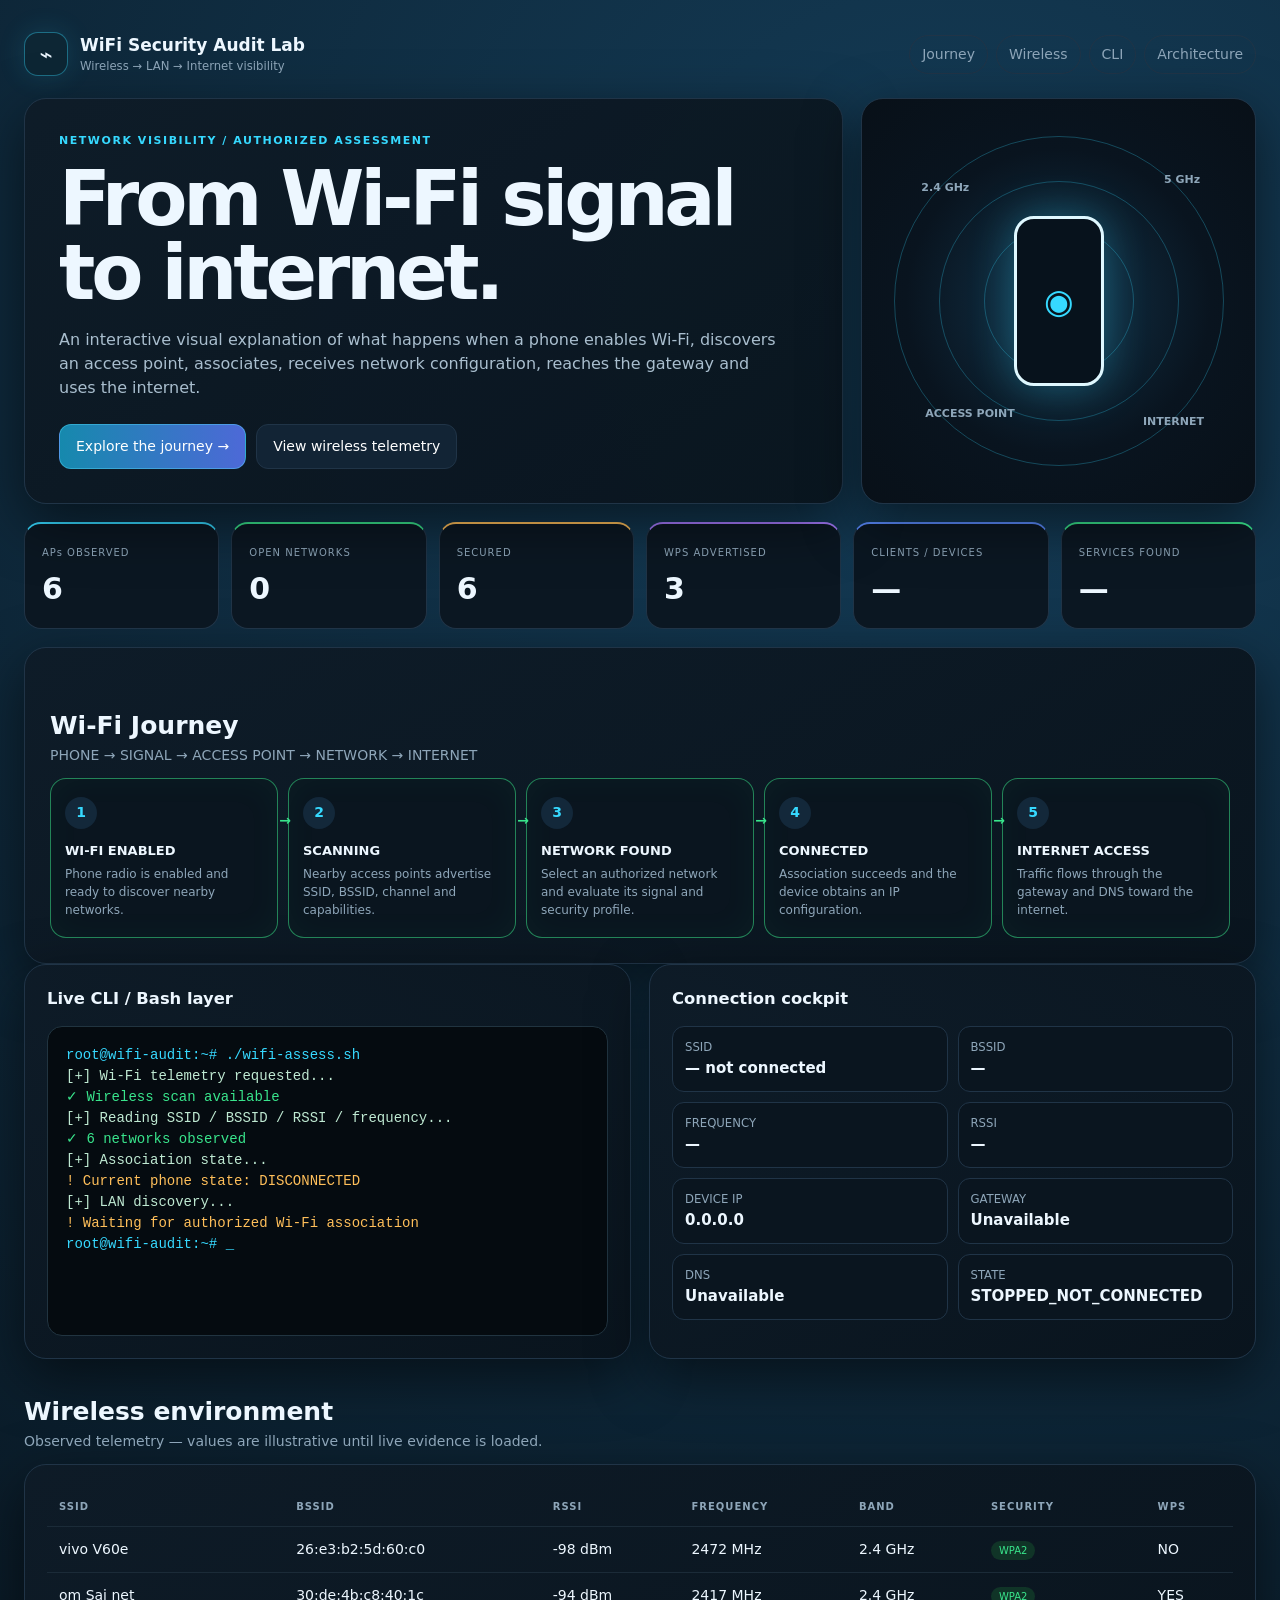
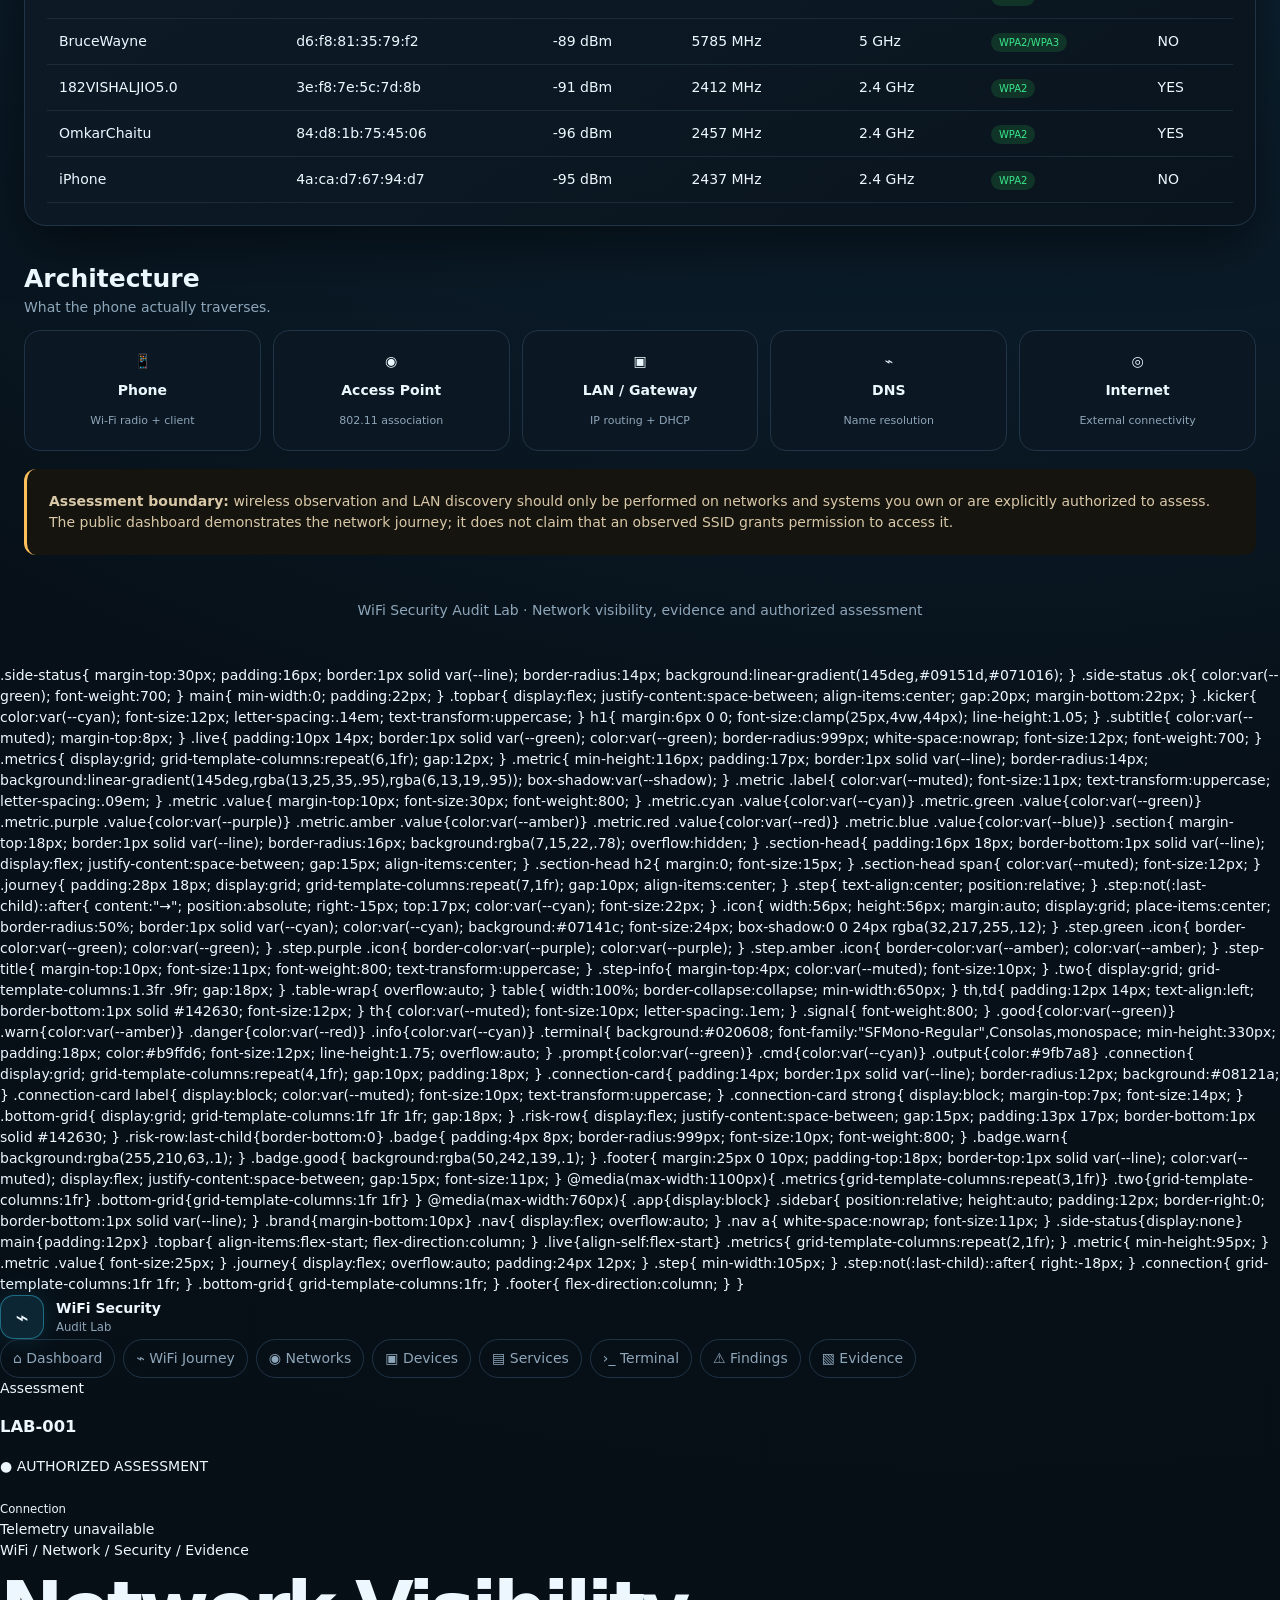
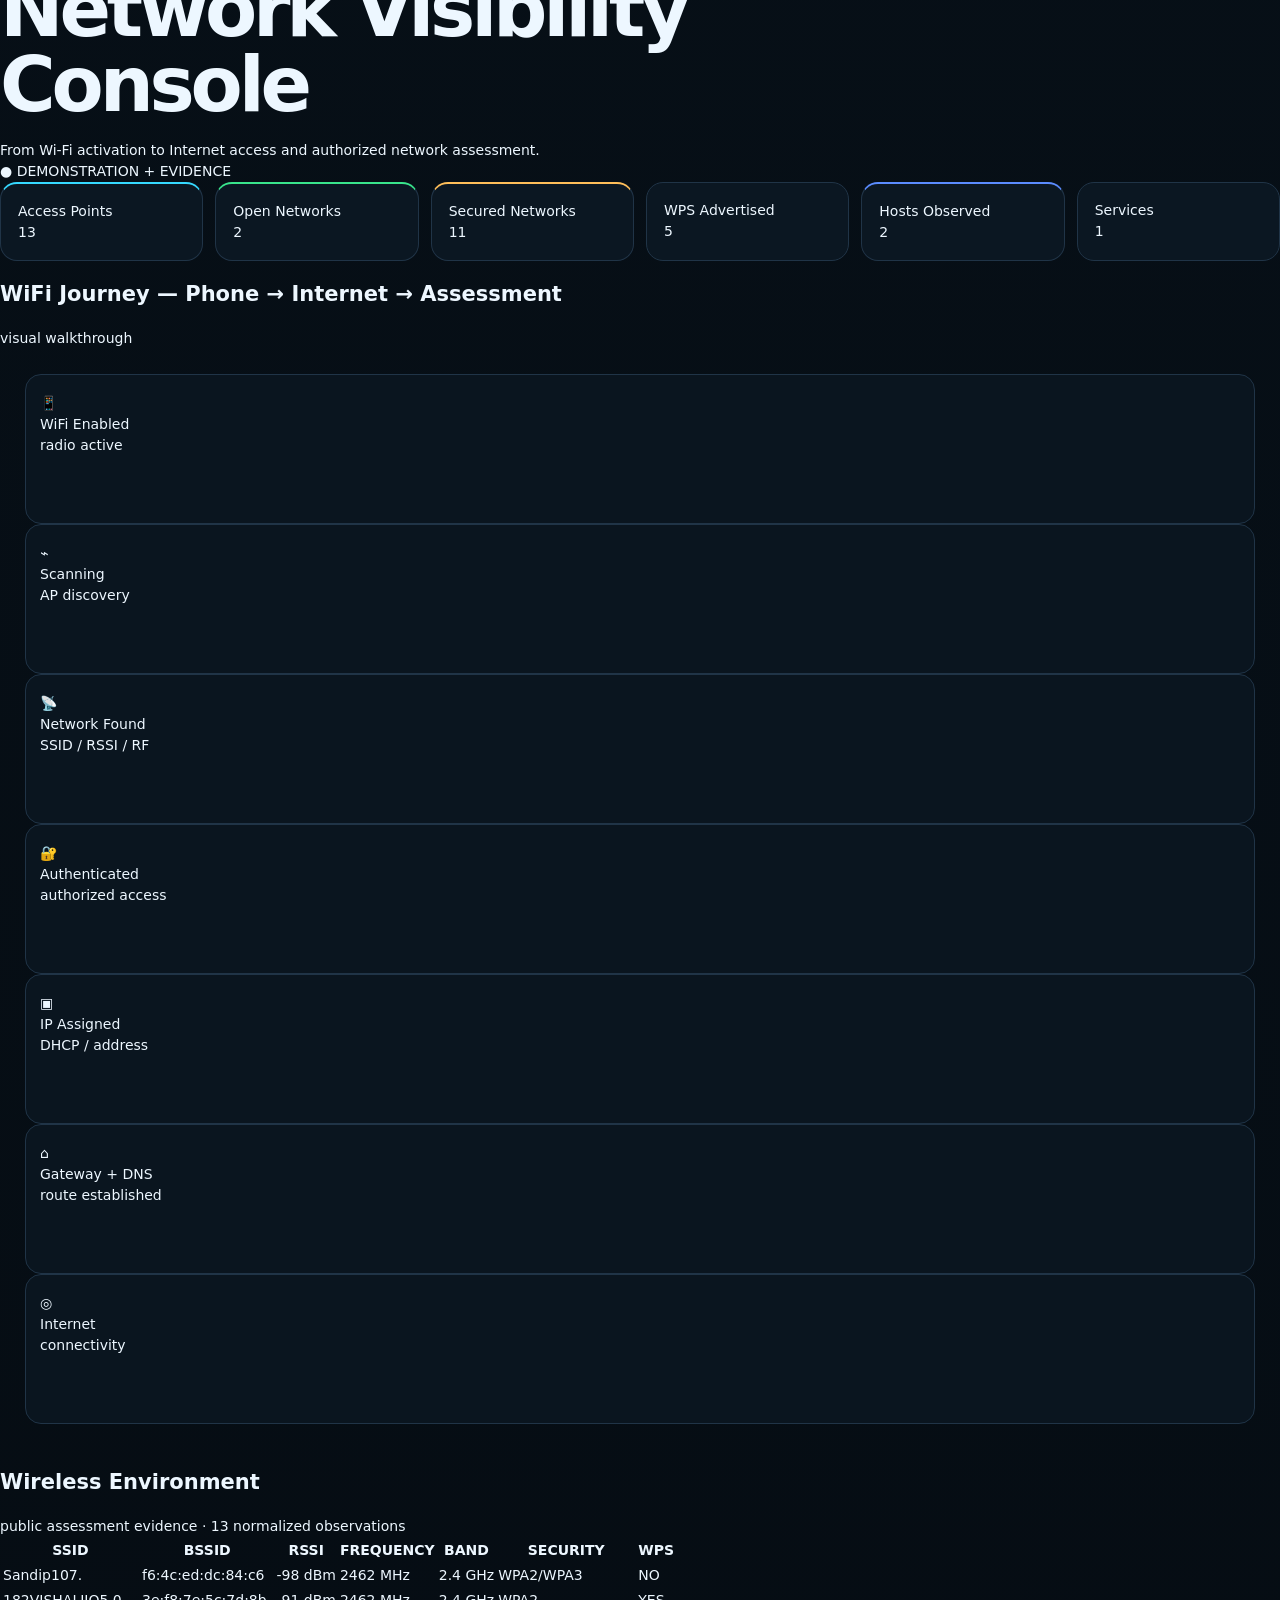
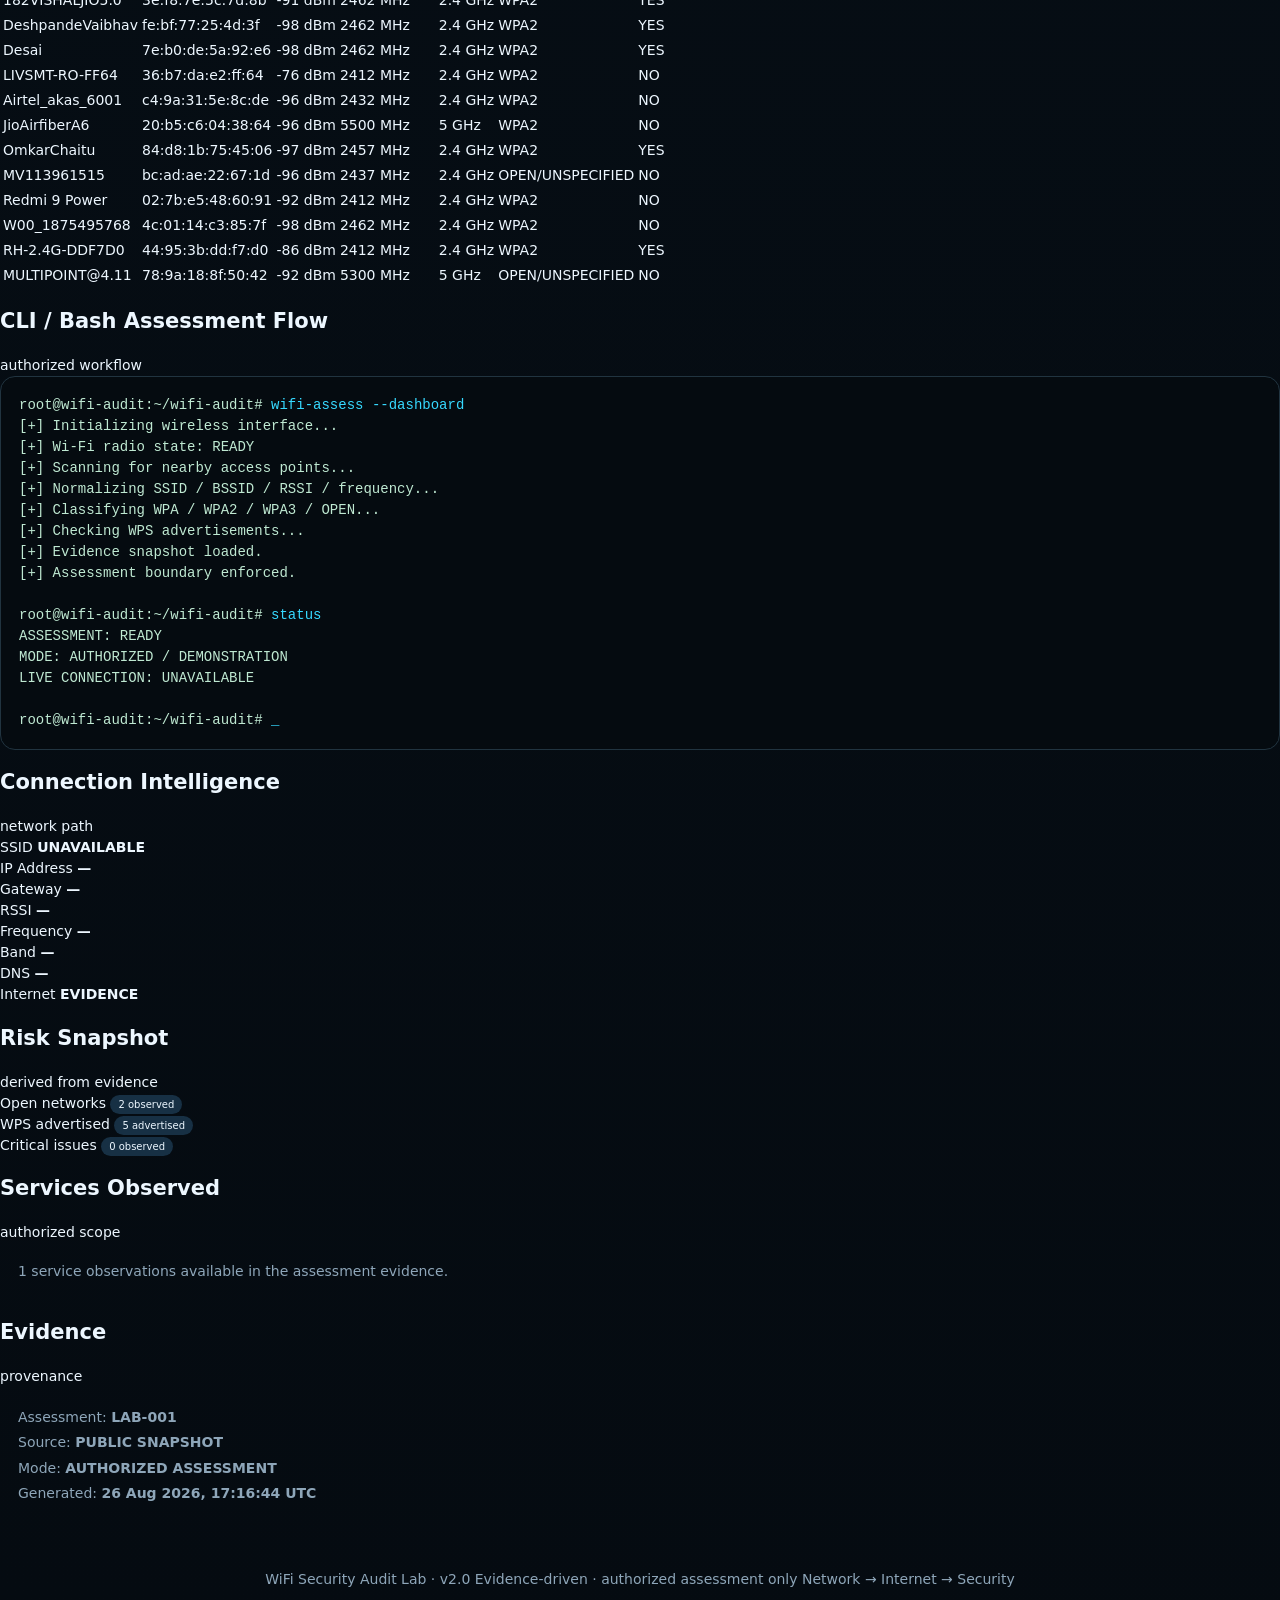
==== commit 17a582b4: "Update HTML structure and styles for improved layout" ====
--- a/index.html
+++ b/index.html
@@ -3,107 +3,145 @@
 <head>
 <meta charset="utf-8">
 <meta name="viewport" content="width=device-width,initial-scale=1">
-<meta name="description" content="WiFi Security Audit Lab — authorized wireless assessment and network visibility console">
-<title>WiFi Security Audit Lab</title>
-
+<title>WiFi Security Audit Lab — Network Journey</title>
 <style>
 :root{
-  --bg:#05090d;
-  --panel:#09131b;
-  --panel2:#0d1923;
-  --line:#193342;
-  --text:#e8f7ff;
-  --muted:#7893a4;
-  --cyan:#20d9ff;
-  --green:#32f28b;
-  --purple:#a56cff;
-  --amber:#ffd23f;
-  --red:#ff5266;
-  --blue:#4c8dff;
-  --shadow:0 0 30px rgba(32,217,255,.07);
-}
-
-*{box-sizing:border-box}
-
-html{scroll-behavior:smooth}
-
-body{
-  margin:0;
-  background:
-    radial-gradient(circle at 80% 0%,rgba(32,217,255,.08),transparent 30%),
-    radial-gradient(circle at 20% 20%,rgba(165,108,255,.07),transparent 25%),
-    var(--bg);
-  color:var(--text);
-  font-family:Inter,ui-sans-serif,system-ui,-apple-system,BlinkMacSystemFont,"Segoe UI",sans-serif;
-}
-
-a{color:inherit;text-decoration:none}
-
-.app{
-  display:grid;
-  grid-template-columns:230px 1fr;
-  min-height:100vh;
-}
-
-.sidebar{
-  position:sticky;
-  top:0;
-  height:100vh;
-  padding:24px 16px;
-  border-right:1px solid var(--line);
-  background:rgba(4,10,15,.92);
-  backdrop-filter:blur(16px);
-}
-
-.brand{
-  display:flex;
-  align-items:center;
-  gap:12px;
-  margin-bottom:32px;
-}
-
-.logo{
-  width:44px;
-  height:44px;
-  display:grid;
-  place-items:center;
-  border:1px solid var(--cyan);
-  border-radius:14px;
-  color:var(--cyan);
-  font-size:24px;
-  box-shadow:0 0 22px rgba(32,217,255,.18);
-}
-
-.brand strong{
-  display:block;
-  font-size:14px;
-}
-
-.brand small{
-  color:var(--muted);
-}
-
-.nav{
-  display:grid;
-  gap:7px;
-}
-
-.nav a{
-  padding:12px 13px;
-  border:1px solid transparent;
-  border-radius:10px;
-  color:#91aabb;
-  transition:.2s;
-}
-
-.nav a:hover,
-.nav a.active{
-  color:white;
-  border-color:#1b5b6d;
-  background:linear-gradient(90deg,rgba(32,217,255,.12),transparent);
-}
-
-.side-status{
+  --bg:#071018;--panel:#0d1823;--panel2:#101f2d;--line:#203447;
+  --text:#edf7ff;--muted:#8ea6b9;--cyan:#36d9ff;--blue:#5b8cff;
+  --green:#39e58c;--violet:#a77bff;--amber:#ffbf5a;--red:#ff6b7d;
+  --shadow:0 18px 55px #0008;
+}
+*{box-sizing:border-box}html{scroll-behavior:smooth}
+body{margin:0;background:radial-gradient(circle at 75% 5%,#143c57 0,#071018 34%,#050b11 100%);color:var(--text);font:14px/1.5 Inter,ui-sans-serif,system-ui,-apple-system,sans-serif}
+a{color:inherit;text-decoration:none}.wrap{max-width:1500px;margin:auto;padding:24px}
+.top{display:flex;align-items:center;justify-content:space-between;gap:18px;padding:8px 0 22px}
+.brand{display:flex;gap:12px;align-items:center}.logo{width:44px;height:44px;border:1px solid #36d9ff66;border-radius:14px;display:grid;place-items:center;background:#0d2634;box-shadow:0 0 28px #36d9ff22;font-size:22px}
+.brand b{font-size:17px}.brand small{display:block;color:var(--muted)}
+.nav{display:flex;gap:8px;flex-wrap:wrap}.nav a{padding:8px 12px;border:1px solid var(--line);border-radius:999px;color:var(--muted)}.nav a:hover{color:var(--text);border-color:#36d9ff88}
+.hero{display:grid;grid-template-columns:1.35fr .65fr;gap:18px;margin-bottom:18px}
+.card{background:linear-gradient(145deg,#0e1b27ee,#09131cee);border:1px solid var(--line);border-radius:22px;box-shadow:var(--shadow);overflow:hidden}
+.hero-main{padding:34px;min-height:320px;position:relative}.eyebrow{color:var(--cyan);letter-spacing:.14em;font-weight:700;font-size:11px}
+h1{font-size:clamp(38px,6vw,76px);line-height:.98;margin:12px 0 18px;max-width:900px;letter-spacing:-.055em}
+.hero p{max-width:720px;color:#a9bece;font-size:16px}
+.cta{display:flex;gap:10px;flex-wrap:wrap;margin-top:24px}.btn{padding:11px 16px;border-radius:12px;border:1px solid var(--line);background:#122435;color:#fff;cursor:pointer}.btn.primary{background:linear-gradient(90deg,#1689ad,#4d69d7);border-color:#55dfff66}
+.orbit{min-height:320px;display:grid;place-items:center;position:relative;background:radial-gradient(circle,#12334a 0,#09141f 54%,#081018 100%)}
+.orbit .ring{position:absolute;border:1px solid #36d9ff44;border-radius:50%;animation:pulse 4s ease-in-out infinite}.ring.r1{width:150px;height:150px}.ring.r2{width:240px;height:240px}.ring.r3{width:330px;height:330px}.phone{z-index:2;width:90px;height:170px;border:3px solid #dff8ff;border-radius:20px;background:#07121c;display:grid;place-items:center;box-shadow:0 0 45px #36d9ff55}.wifi{font-size:34px;color:var(--cyan)}.node{position:absolute;font-weight:700;font-size:11px;color:var(--muted)}.n1{top:20%;left:15%}.n2{top:18%;right:14%}.n3{bottom:20%;left:16%}.n4{bottom:18%;right:13%}
+@keyframes pulse{50%{transform:scale(1.04);opacity:.65}}
+.metrics{display:grid;grid-template-columns:repeat(6,1fr);gap:12px;margin-bottom:18px}.metric{padding:17px;border-radius:17px;border:1px solid var(--line);background:#0b1722}.metric span{color:var(--muted);font-size:10px;letter-spacing:.1em}.metric strong{display:block;font-size:30px;margin-top:4px}.cyan{border-top:2px solid var(--cyan)}.green{border-top:2px solid var(--green)}.amber{border-top:2px solid var(--amber)}.violet{border-top:2px solid var(--violet)}.blue{border-top:2px solid var(--blue)}
+.section-title{display:flex;align-items:end;justify-content:space-between;margin:34px 0 12px}.section-title h2{margin:0;font-size:25px}.section-title p{margin:0;color:var(--muted)}
+.journey{padding:25px}.steps{display:grid;grid-template-columns:repeat(5,1fr);gap:10px;position:relative}.step{padding:18px 14px;min-height:150px;background:#0a151f;border:1px solid var(--line);border-radius:16px;position:relative}.step.active{border-color:#39e58c88;box-shadow:inset 0 0 35px #39e58c0b}.step i{display:grid;place-items:center;width:32px;height:32px;border-radius:50%;background:#13283a;color:var(--cyan);font-style:normal;font-weight:800}.step h3{margin:12px 0 5px;font-size:13px}.step p{margin:0;color:var(--muted);font-size:12px}.arrow{position:absolute;right:-14px;top:31px;color:var(--green);z-index:2}
+.grid2{display:grid;grid-template-columns:1fr 1fr;gap:18px}.panel{padding:22px}.panel h3{margin:0 0 14px}.terminal{background:#050b10;border-radius:15px;border:1px solid #213440;padding:18px;font-family:ui-monospace,SFMono-Regular,Menlo,monospace;min-height:310px;color:#bfe9d2}.terminal .ok{color:var(--green)}.terminal .cmd{color:var(--cyan)}.terminal .warn{color:var(--amber)}
+.info{display:grid;grid-template-columns:1fr 1fr;gap:10px}.kv{padding:12px;border-radius:12px;background:#0a151f;border:1px solid var(--line)}.kv small{display:block;color:var(--muted)}.kv b{font-size:15px}
+.table-wrap{overflow:auto}.table{width:100%;border-collapse:collapse;min-width:760px}.table th,.table td{text-align:left;padding:12px;border-bottom:1px solid #1b2b38}.table th{color:var(--muted);font-size:10px;letter-spacing:.1em}.badge{padding:4px 8px;border-radius:999px;font-size:10px;background:#173044}.badge.open{color:var(--amber);background:#3b2b14}.badge.secure{color:var(--green);background:#103427}
+.arch{display:grid;grid-template-columns:repeat(5,1fr);gap:12px}.arch div{padding:20px;text-align:center;border:1px solid var(--line);border-radius:16px;background:#0b1722}.arch b{display:block;margin:8px 0}.arch span{color:var(--muted);font-size:11px}
+.boundary{padding:22px;border-left:3px solid var(--amber);background:#15140f;border-radius:12px;color:#d9c8a7}.footer{padding:45px 0 20px;color:var(--muted);text-align:center}
+@media(max-width:1000px){.hero{grid-template-columns:1fr}.metrics{grid-template-columns:repeat(3,1fr)}.steps,.arch{grid-template-columns:1fr 1fr}.grid2{grid-template-columns:1fr}}
+@media(max-width:600px){.wrap{padding:14px}.metrics{grid-template-columns:1fr 1fr}.hero-main{padding:24px}.orbit{min-height:250px}.steps,.arch{grid-template-columns:1fr}h1{font-size:43px}.nav{display:none}}
+</style>
+</head>
+<body>
+<div class="wrap">
+<header class="top">
+  <a class="brand" href="#"><div class="logo">⌁</div><div><b>WiFi Security Audit Lab</b><small>Wireless → LAN → Internet visibility</small></div></a>
+  <nav class="nav"><a href="#journey">Journey</a><a href="#wireless">Wireless</a><a href="#terminal">CLI</a><a href="#architecture">Architecture</a></nav>
+</header>
+
+<section class="hero">
+  <div class="card hero-main">
+    <div class="eyebrow">NETWORK VISIBILITY / AUTHORIZED ASSESSMENT</div>
+    <h1>From Wi‑Fi signal to internet.</h1>
+    <p>An interactive visual explanation of what happens when a phone enables Wi‑Fi, discovers an access point, associates, receives network configuration, reaches the gateway and uses the internet.</p>
+    <div class="cta"><a class="btn primary" href="#journey">Explore the journey →</a><a class="btn" href="#wireless">View wireless telemetry</a></div>
+  </div>
+  <div class="card orbit">
+    <div class="ring r1"></div><div class="ring r2"></div><div class="ring r3"></div>
+    <div class="phone"><div class="wifi">◉</div></div>
+    <span class="node n1">2.4 GHz</span><span class="node n2">5 GHz</span><span class="node n3">ACCESS POINT</span><span class="node n4">INTERNET</span>
+  </div>
+</section>
+
+<section class="metrics">
+ <div class="metric cyan"><span>APs OBSERVED</span><strong id="aps">6</strong></div>
+ <div class="metric green"><span>OPEN NETWORKS</span><strong id="open">0</strong></div>
+ <div class="metric amber"><span>SECURED</span><strong id="secured">6</strong></div>
+ <div class="metric violet"><span>WPS ADVERTISED</span><strong id="wps">3</strong></div>
+ <div class="metric blue"><span>CLIENTS / DEVICES</span><strong>—</strong></div>
+ <div class="metric green"><span>SERVICES FOUND</span><strong>—</strong></div>
+</section>
+
+<section id="journey" class="card journey">
+ <div class="section-title"><div><h2>Wi‑Fi Journey</h2><p>PHONE → SIGNAL → ACCESS POINT → NETWORK → INTERNET</p></div></div>
+ <div class="steps">
+  <div class="step active"><i>1</i><h3>WI‑FI ENABLED</h3><p>Phone radio is enabled and ready to discover nearby networks.</p><b class="arrow">→</b></div>
+  <div class="step active"><i>2</i><h3>SCANNING</h3><p>Nearby access points advertise SSID, BSSID, channel and capabilities.</p><b class="arrow">→</b></div>
+  <div class="step active"><i>3</i><h3>NETWORK FOUND</h3><p>Select an authorized network and evaluate its signal and security profile.</p><b class="arrow">→</b></div>
+  <div class="step active"><i>4</i><h3>CONNECTED</h3><p>Association succeeds and the device obtains an IP configuration.</p><b class="arrow">→</b></div>
+  <div class="step active"><i>5</i><h3>INTERNET ACCESS</h3><p>Traffic flows through the gateway and DNS toward the internet.</p></div>
+ </div>
+</section>
+
+<section id="terminal" class="grid2">
+ <div class="card panel">
+  <h3>Live CLI / Bash layer</h3>
+  <div class="terminal">
+   <div class="cmd">root@wifi-audit:~# ./wifi-assess.sh</div>
+   <div>[+] Wi-Fi telemetry requested...</div><div class="ok">✓ Wireless scan available</div>
+   <div>[+] Reading SSID / BSSID / RSSI / frequency...</div><div class="ok">✓ 6 networks observed</div>
+   <div>[+] Association state...</div><div class="warn">! Current phone state: DISCONNECTED</div>
+   <div>[+] LAN discovery...</div><div class="warn">! Waiting for authorized Wi-Fi association</div>
+   <div class="cmd">root@wifi-audit:~# _</div>
+  </div>
+ </div>
+ <div class="card panel">
+  <h3>Connection cockpit</h3>
+  <div class="info">
+   <div class="kv"><small>SSID</small><b>— not connected</b></div><div class="kv"><small>BSSID</small><b>—</b></div>
+   <div class="kv"><small>FREQUENCY</small><b>—</b></div><div class="kv"><small>RSSI</small><b>—</b></div>
+   <div class="kv"><small>DEVICE IP</small><b>0.0.0.0</b></div><div class="kv"><small>GATEWAY</small><b>Unavailable</b></div>
+   <div class="kv"><small>DNS</small><b>Unavailable</b></div><div class="kv"><small>STATE</small><b>STOPPED_NOT_CONNECTED</b></div>
+  </div>
+ </div>
+</section>
+
+<section id="wireless">
+ <div class="section-title"><div><h2>Wireless environment</h2><p>Observed telemetry — values are illustrative until live evidence is loaded.</p></div></div>
+ <div class="card panel table-wrap">
+  <table class="table"><thead><tr><th>SSID</th><th>BSSID</th><th>RSSI</th><th>FREQUENCY</th><th>BAND</th><th>SECURITY</th><th>WPS</th></tr></thead>
+  <tbody>
+   <tr><td>vivo V60e</td><td>26:e3:b2:5d:60:c0</td><td>-98 dBm</td><td>2472 MHz</td><td>2.4 GHz</td><td><span class="badge secure">WPA2</span></td><td>NO</td></tr>
+   <tr><td>om Sai net</td><td>30:de:4b:c8:40:1c</td><td>-94 dBm</td><td>2417 MHz</td><td>2.4 GHz</td><td><span class="badge secure">WPA2</span></td><td>YES</td></tr>
+   <tr><td>BruceWayne</td><td>d6:f8:81:35:79:f2</td><td>-89 dBm</td><td>5785 MHz</td><td>5 GHz</td><td><span class="badge secure">WPA2/WPA3</span></td><td>NO</td></tr>
+   <tr><td>182VISHALJIO5.0</td><td>3e:f8:7e:5c:7d:8b</td><td>-91 dBm</td><td>2412 MHz</td><td>2.4 GHz</td><td><span class="badge secure">WPA2</span></td><td>YES</td></tr>
+   <tr><td>OmkarChaitu</td><td>84:d8:1b:75:45:06</td><td>-96 dBm</td><td>2457 MHz</td><td>2.4 GHz</td><td><span class="badge secure">WPA2</span></td><td>YES</td></tr>
+   <tr><td>iPhone</td><td>4a:ca:d7:67:94:d7</td><td>-95 dBm</td><td>2437 MHz</td><td>2.4 GHz</td><td><span class="badge secure">WPA2</span></td><td>NO</td></tr>
+  </tbody></table>
+ </div>
+</section>
+
+<section id="architecture">
+ <div class="section-title"><div><h2>Architecture</h2><p>What the phone actually traverses.</p></div></div>
+ <div class="arch">
+  <div>📱<b>Phone</b><span>Wi‑Fi radio + client</span></div><div>◉<b>Access Point</b><span>802.11 association</span></div><div>▣<b>LAN / Gateway</b><span>IP routing + DHCP</span></div><div>⌁<b>DNS</b><span>Name resolution</span></div><div>◎<b>Internet</b><span>External connectivity</span></div>
+ </div>
+</section>
+
+<section style="margin-top:18px" class="boundary">
+ <b>Assessment boundary:</b> wireless observation and LAN discovery should only be performed on networks and systems you own or are explicitly authorized to assess. The public dashboard demonstrates the network journey; it does not claim that an observed SSID grants permission to access it.
+</section>
+
+<footer class="footer">WiFi Security Audit Lab · Network visibility, evidence and authorized assessment</footer>
+</div>
+<script>
+const observed = [
+ {security:"WPA2",wps:false},{security:"WPA2",wps:true},{security:"WPA2/WPA3",wps:false},
+ {security:"WPA2",wps:true},{security:"WPA2",wps:true},{security:"WPA2",wps:false}
+];
+document.getElementById("aps").textContent=observed.length;
+document.getElementById("open").textContent=observed.filter(x=>String(x.security).startsWith("OPEN")).length;
+document.getElementById("secured").textContent=observed.filter(x=>!String(x.security).startsWith("OPEN")).length;
+document.getElementById("wps").textContent=observed.filter(x=>x.wps).length;
+</script>
+</body></html>.side-status{
   margin-top:30px;
   padding:16px;
   border:1px solid var(--line);
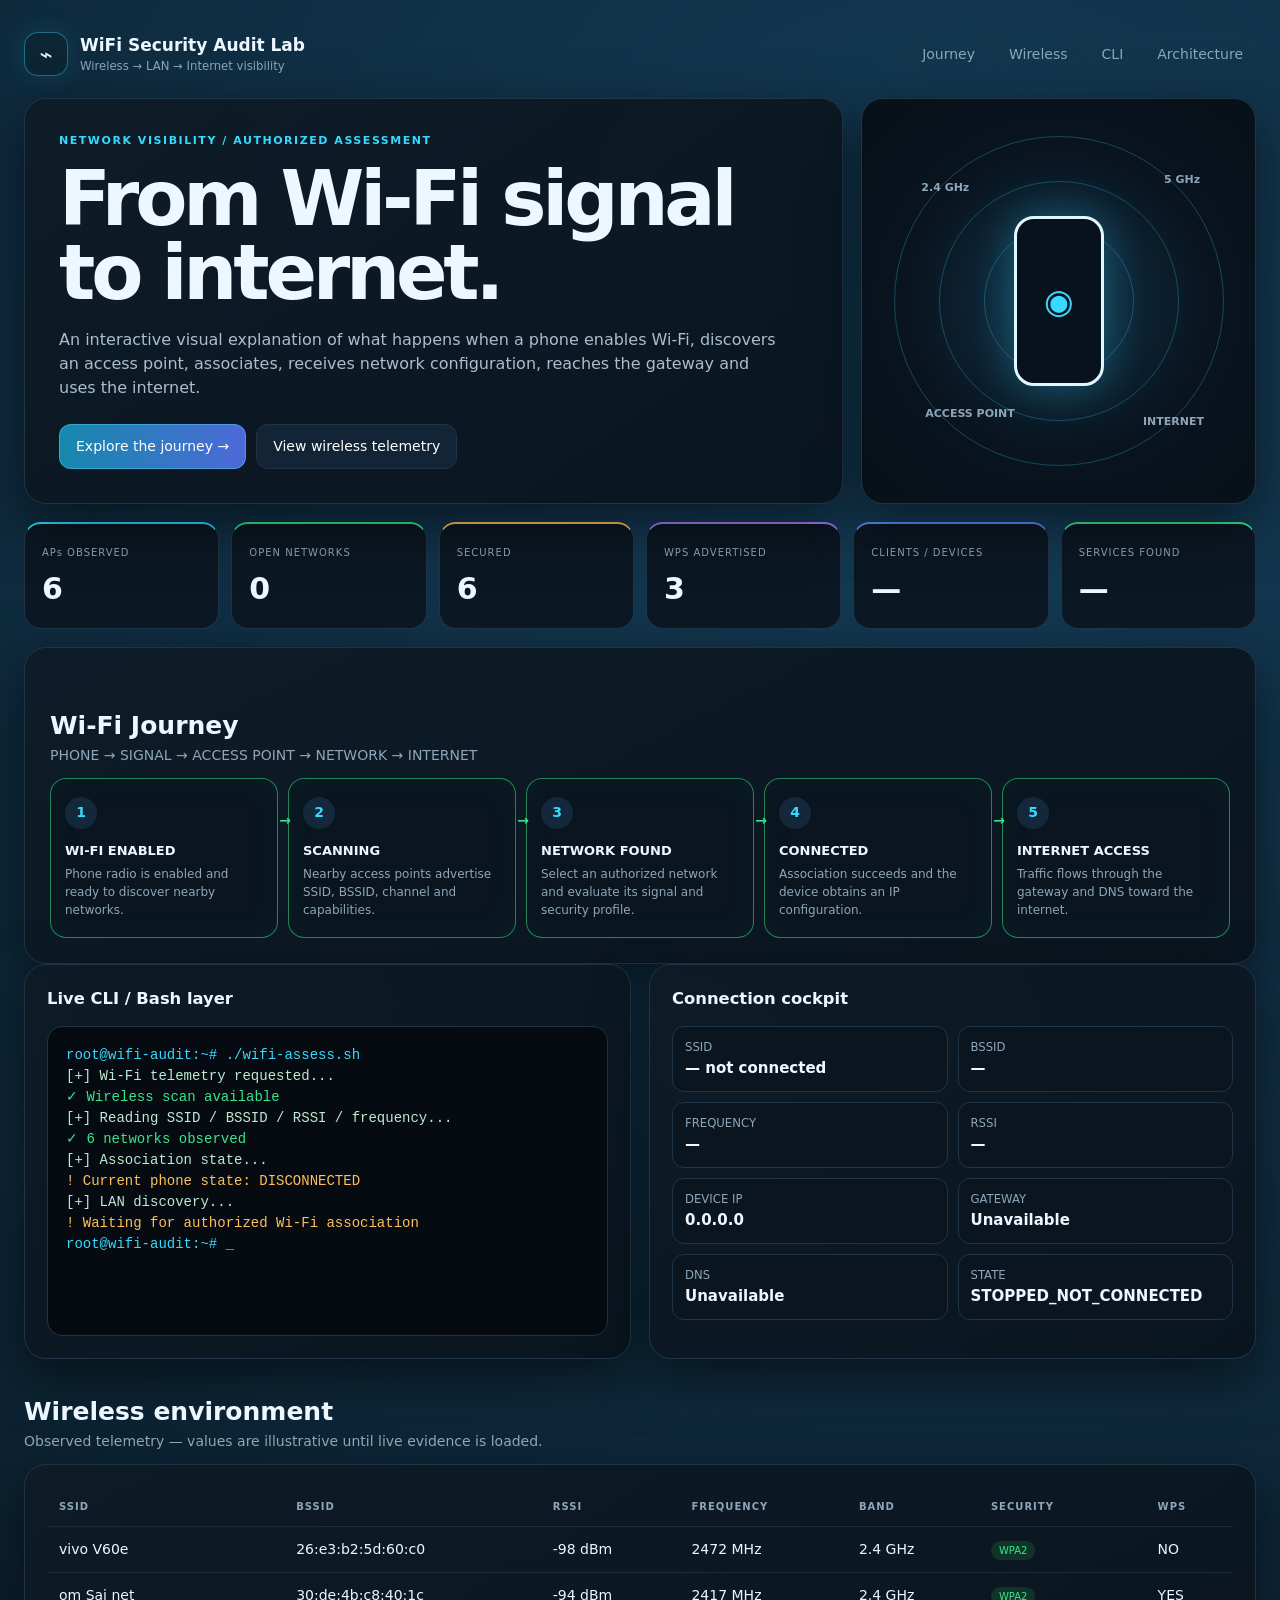
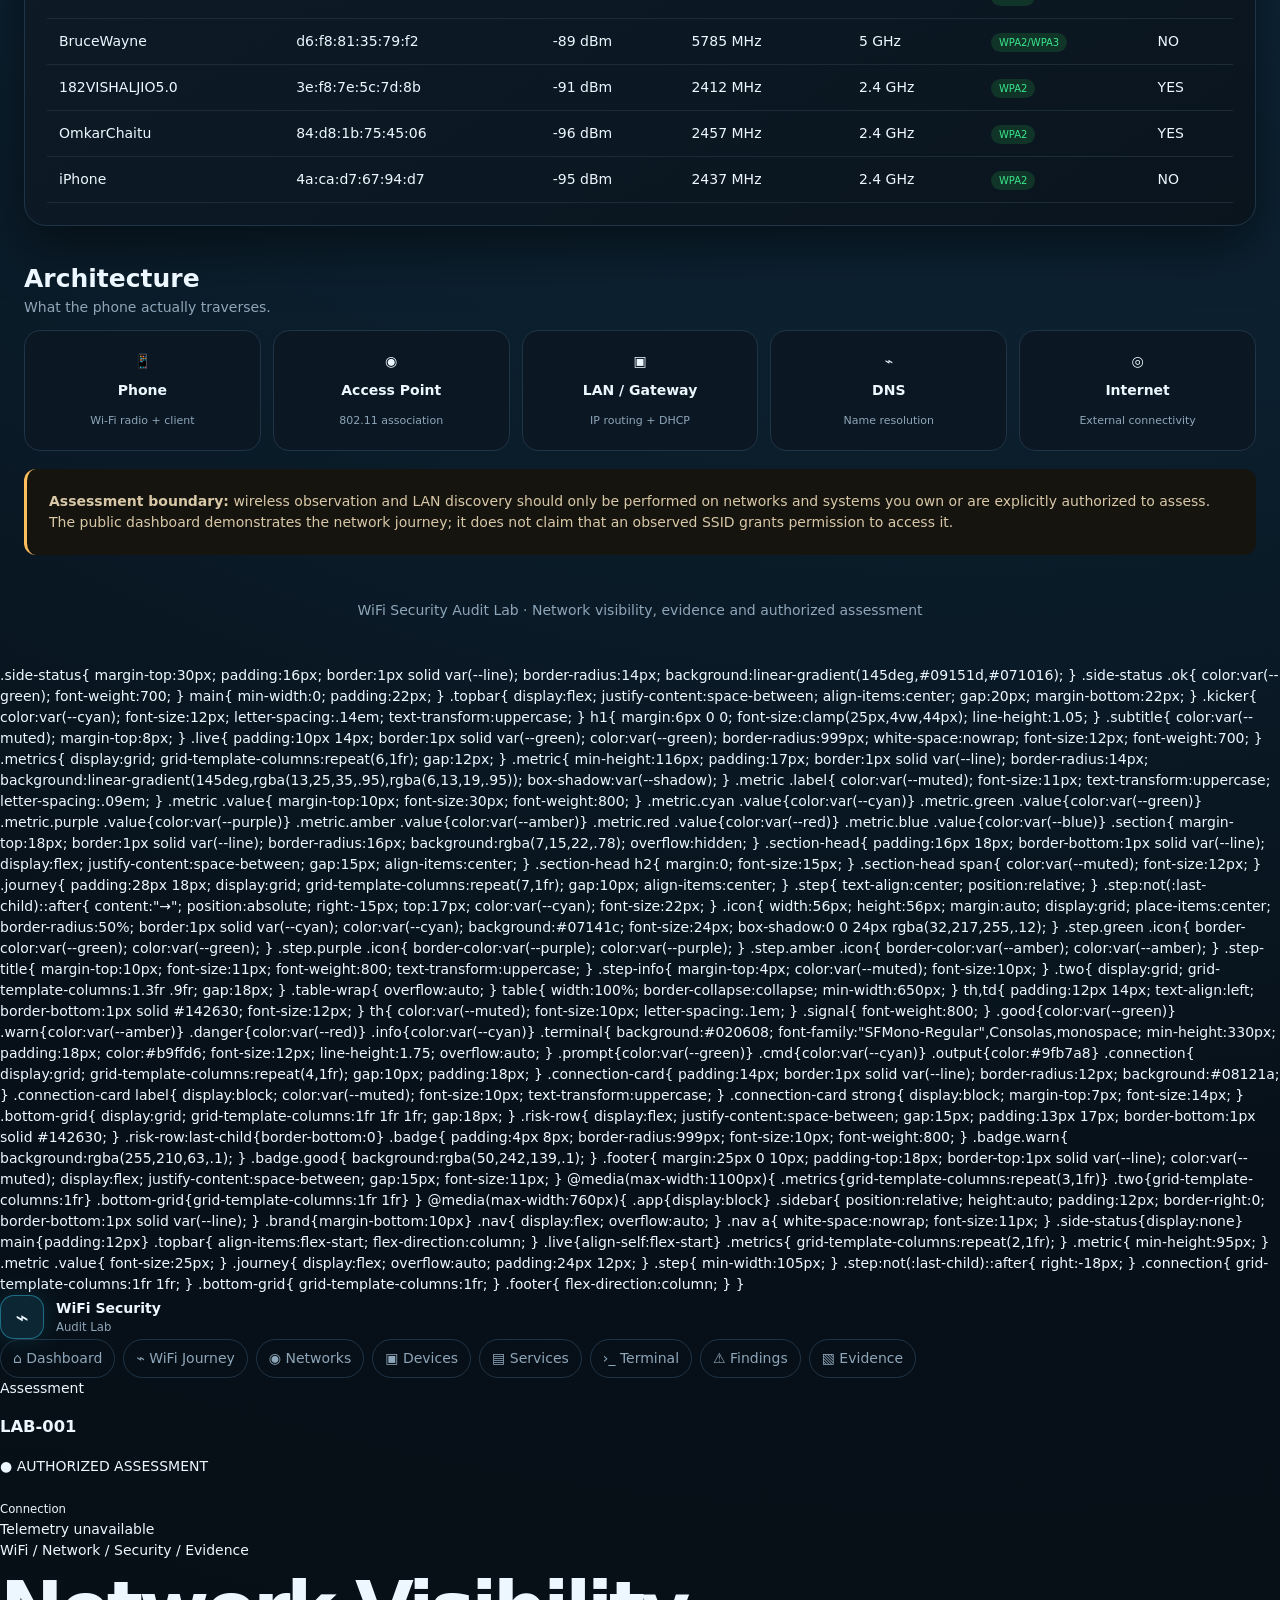
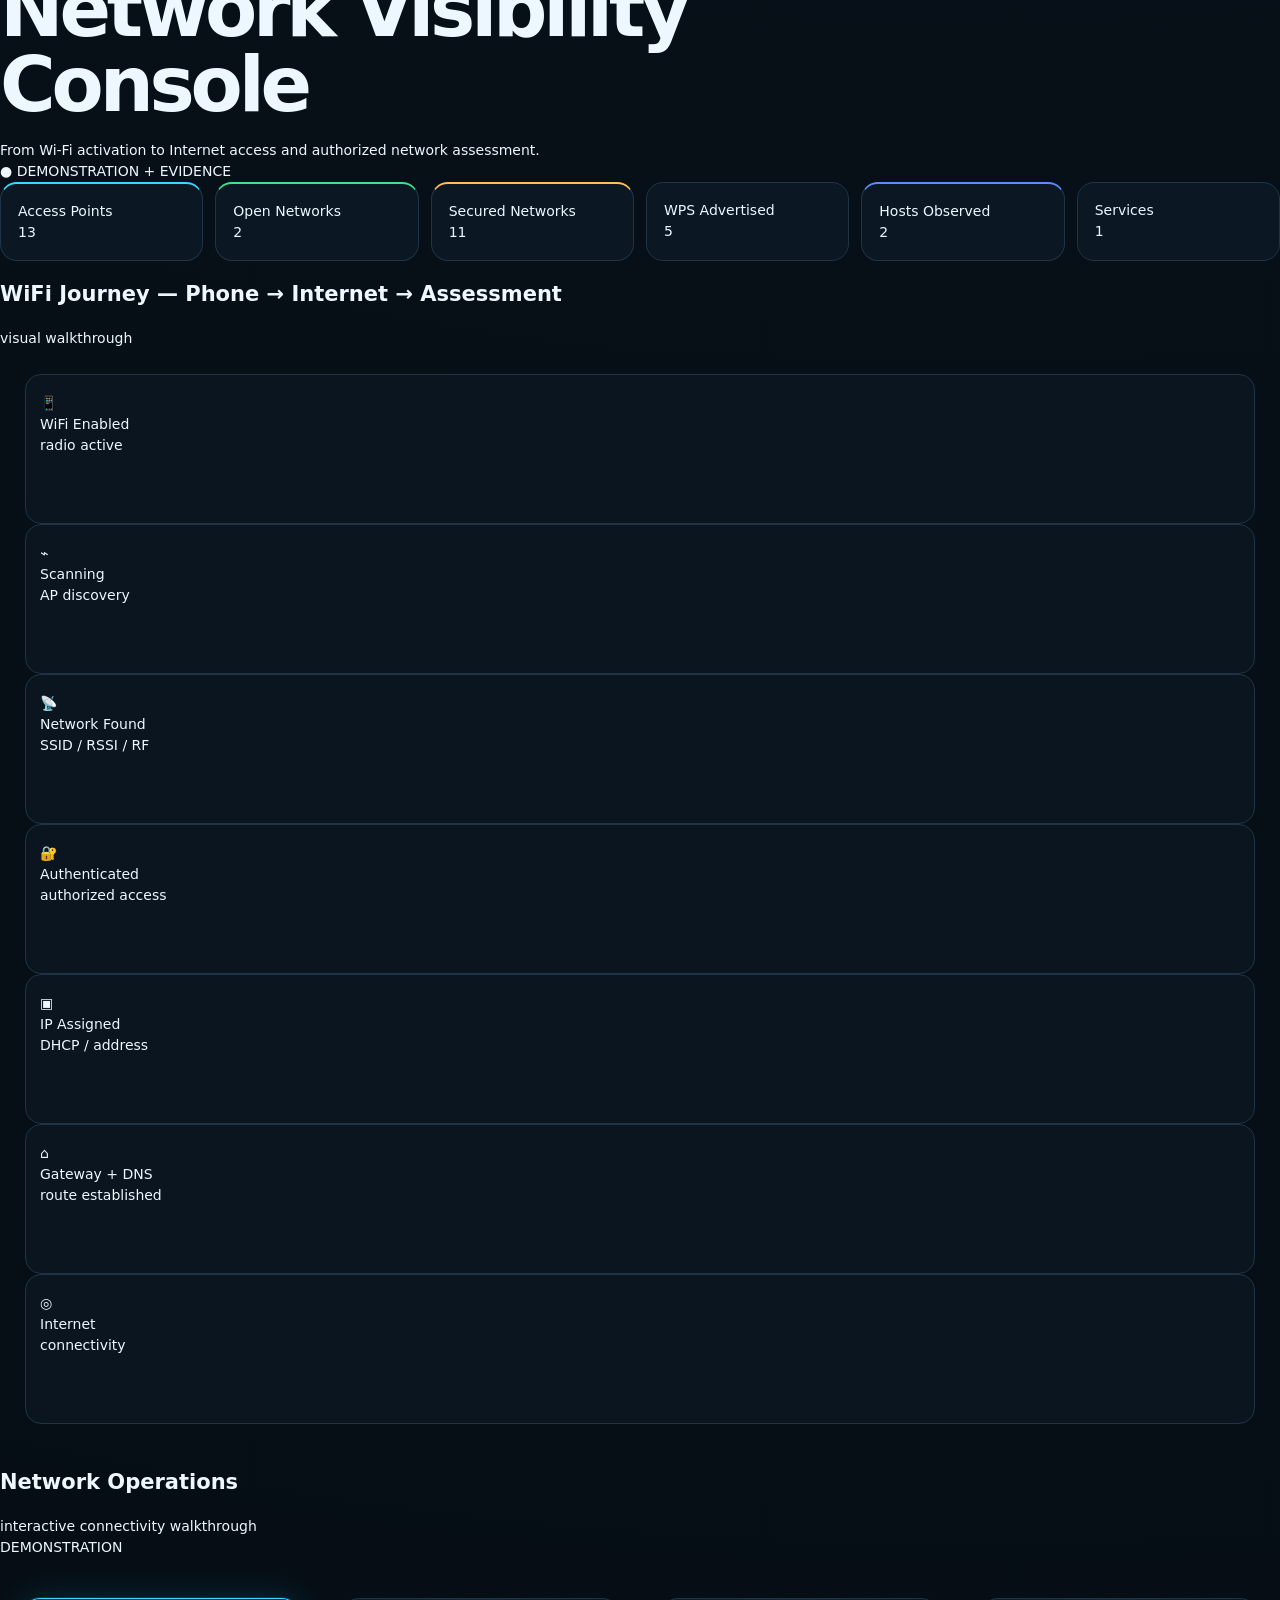
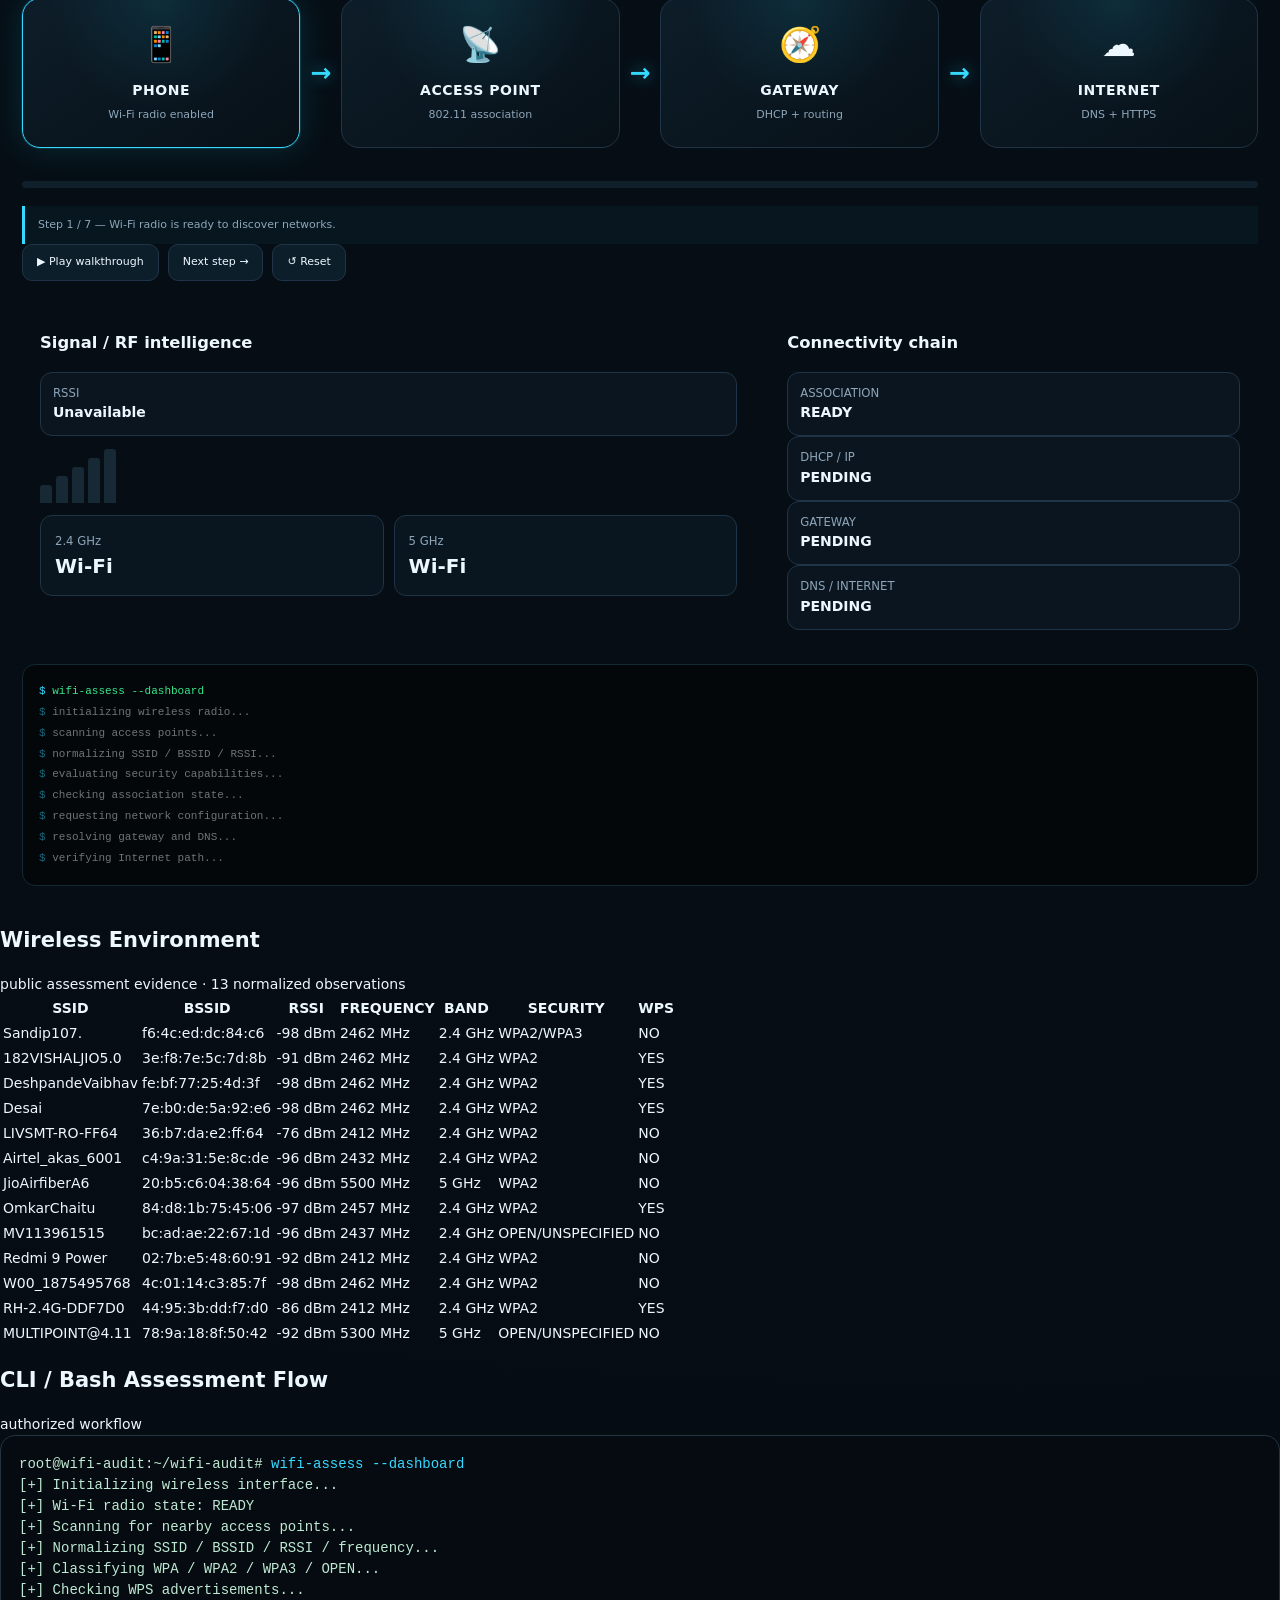
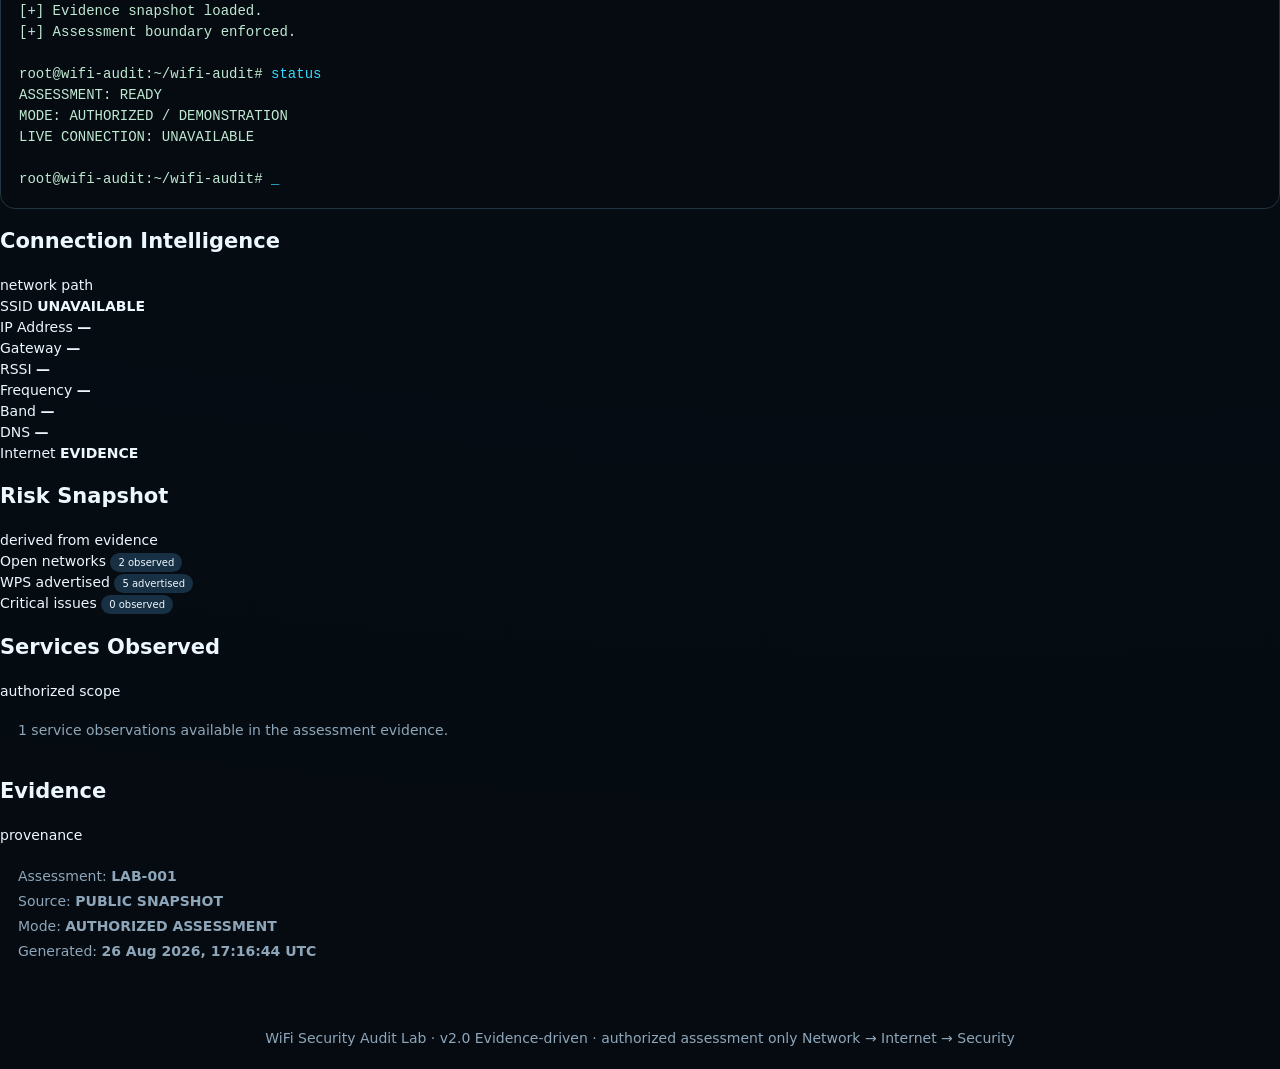
==== commit fabc9c0e: "feat: launch v2.1 interactive network journey" ====
--- a/index.html
+++ b/index.html
@@ -37,6 +37,260 @@
 .boundary{padding:22px;border-left:3px solid var(--amber);background:#15140f;border-radius:12px;color:#d9c8a7}.footer{padding:45px 0 20px;color:var(--muted);text-align:center}
 @media(max-width:1000px){.hero{grid-template-columns:1fr}.metrics{grid-template-columns:repeat(3,1fr)}.steps,.arch{grid-template-columns:1fr 1fr}.grid2{grid-template-columns:1fr}}
 @media(max-width:600px){.wrap{padding:14px}.metrics{grid-template-columns:1fr 1fr}.hero-main{padding:24px}.orbit{min-height:250px}.steps,.arch{grid-template-columns:1fr}h1{font-size:43px}.nav{display:none}}
+
+/* =========================================================
+   v2.1 — NETWORK JOURNEY VISUAL SYSTEM
+   ========================================================= */
+
+.journey-v21{
+  padding:22px;
+}
+
+.network-path{
+  display:grid;
+  grid-template-columns:1fr auto 1fr auto 1fr auto 1fr;
+  gap:10px;
+  align-items:center;
+  padding:18px 0;
+}
+
+.path-node{
+  position:relative;
+  min-height:150px;
+  padding:20px 14px;
+  border:1px solid var(--line);
+  border-radius:18px;
+  background:
+    radial-gradient(circle at 50% 0%,rgba(32,217,255,.10),transparent 55%),
+    linear-gradient(145deg,#0d1d29,#071017);
+  text-align:center;
+  transition:.3s ease;
+}
+
+.path-node:hover{
+  transform:translateY(-3px);
+  border-color:var(--cyan);
+  box-shadow:0 12px 35px rgba(32,217,255,.10);
+}
+
+.path-node.active{
+  border-color:var(--cyan);
+  box-shadow:
+    0 0 0 1px rgba(32,217,255,.15),
+    0 0 35px rgba(32,217,255,.15);
+}
+
+.path-node.complete{
+  border-color:var(--green);
+}
+
+.path-icon{
+  font-size:34px;
+  margin-bottom:10px;
+}
+
+.path-title{
+  font-weight:800;
+  letter-spacing:.04em;
+}
+
+.path-detail{
+  margin-top:6px;
+  color:var(--muted);
+  font-size:11px;
+}
+
+.path-arrow{
+  color:var(--cyan);
+  font-size:25px;
+  font-weight:800;
+  text-shadow:0 0 15px rgba(32,217,255,.5);
+}
+
+.packet{
+  position:absolute;
+  width:8px;
+  height:8px;
+  border-radius:50%;
+  background:var(--cyan);
+  box-shadow:0 0 16px var(--cyan);
+  top:50%;
+  right:-5px;
+  opacity:0;
+}
+
+.path-node.active .packet{
+  animation:packetTravel 1.3s linear infinite;
+}
+
+@keyframes packetTravel{
+  0%{
+    opacity:0;
+    transform:translateX(-5px);
+  }
+  20%{
+    opacity:1;
+  }
+  80%{
+    opacity:1;
+  }
+  100%{
+    opacity:0;
+    transform:translateX(20px);
+  }
+}
+
+.journey-progress{
+  height:7px;
+  margin:15px 0 18px;
+  border-radius:99px;
+  background:#10202b;
+  overflow:hidden;
+}
+
+.journey-progress-fill{
+  height:100%;
+  width:43%;
+  border-radius:99px;
+  background:linear-gradient(
+    90deg,
+    var(--purple),
+    var(--cyan),
+    var(--green)
+  );
+  transition:width .5s ease;
+}
+
+.journey-controls-v21{
+  display:flex;
+  gap:9px;
+  flex-wrap:wrap;
+}
+
+.journey-controls-v21 button{
+  border:1px solid var(--line);
+  border-radius:10px;
+  padding:9px 14px;
+  background:#0d1e2b;
+  color:var(--text);
+  cursor:pointer;
+  font:inherit;
+  font-size:11px;
+}
+
+.journey-controls-v21 button:hover{
+  border-color:var(--cyan);
+}
+
+.journey-status{
+  margin-top:14px;
+  padding:11px 13px;
+  border-left:3px solid var(--cyan);
+  background:rgba(32,217,255,.045);
+  color:var(--muted);
+  font-size:11px;
+}
+
+.telemetry-grid{
+  display:grid;
+  grid-template-columns:1.2fr .8fr;
+  gap:14px;
+  margin-top:16px;
+}
+
+.telemetry-box{
+  padding:18px;
+}
+
+.signal-strength{
+  display:flex;
+  align-items:end;
+  gap:4px;
+  height:55px;
+  margin-top:12px;
+}
+
+.signal-bar{
+  width:12px;
+  border-radius:3px 3px 0 0;
+  background:#172934;
+}
+
+.signal-bar:nth-child(1){height:18px}
+.signal-bar:nth-child(2){height:27px}
+.signal-bar:nth-child(3){height:36px}
+.signal-bar:nth-child(4){height:45px}
+.signal-bar:nth-child(5){height:54px}
+
+.signal-bar.on{
+  background:var(--green);
+  box-shadow:0 0 10px rgba(50,242,139,.25);
+}
+
+.frequency-spectrum{
+  display:grid;
+  grid-template-columns:1fr 1fr;
+  gap:10px;
+  margin-top:12px;
+}
+
+.frequency-card{
+  border:1px solid var(--line);
+  border-radius:12px;
+  padding:14px;
+  background:#09151f;
+}
+
+.frequency-card strong{
+  display:block;
+  font-size:20px;
+}
+
+.frequency-card small{
+  color:var(--muted);
+}
+
+.cli-live{
+  margin-top:16px;
+  min-height:180px;
+  padding:16px;
+  border-radius:13px;
+  background:#03070a;
+  border:1px solid #142833;
+  font-family:ui-monospace,SFMono-Regular,Menlo,monospace;
+  font-size:11px;
+  line-height:1.9;
+  overflow:auto;
+}
+
+.cli-line{
+  opacity:.45;
+}
+
+.cli-line.active{
+  opacity:1;
+  color:var(--green);
+}
+
+.cli-line::before{
+  content:"$ ";
+  color:var(--cyan);
+}
+
+@media(max-width:950px){
+  .network-path{
+    grid-template-columns:1fr;
+  }
+
+  .path-arrow{
+    transform:rotate(90deg);
+  }
+
+  .telemetry-grid{
+    grid-template-columns:1fr;
+  }
+}
+
 </style>
 </head>
 <body>
@@ -140,6 +394,223 @@
 document.getElementById("open").textContent=observed.filter(x=>String(x.security).startsWith("OPEN")).length;
 document.getElementById("secured").textContent=observed.filter(x=>!String(x.security).startsWith("OPEN")).length;
 document.getElementById("wps").textContent=observed.filter(x=>x.wps).length;
+
+/* =========================================================
+   v2.1 — INTERACTIVE NETWORK JOURNEY
+   ========================================================= */
+
+const journeySteps = [
+  {
+    title:"Wi-Fi radio is ready",
+    association:"READY",
+    ip:"PENDING",
+    gateway:"PENDING",
+    dns:"PENDING"
+  },
+  {
+    title:"Scanning for access points",
+    association:"SCANNING",
+    ip:"PENDING",
+    gateway:"PENDING",
+    dns:"PENDING"
+  },
+  {
+    title:"Access point discovered",
+    association:"AP FOUND",
+    ip:"PENDING",
+    gateway:"PENDING",
+    dns:"PENDING"
+  },
+  {
+    title:"Association / authentication",
+    association:"ASSOCIATED",
+    ip:"PENDING",
+    gateway:"PENDING",
+    dns:"PENDING"
+  },
+  {
+    title:"DHCP assigns an IP address",
+    association:"ASSOCIATED",
+    ip:"IP ASSIGNED",
+    gateway:"PENDING",
+    dns:"PENDING"
+  },
+  {
+    title:"Gateway and DNS become reachable",
+    association:"CONNECTED",
+    ip:"IP ASSIGNED",
+    gateway:"REACHABLE",
+    dns:"RESOLVING"
+  },
+  {
+    title:"Internet path established",
+    association:"CONNECTED",
+    ip:"IP ASSIGNED",
+    gateway:"REACHABLE",
+    dns:"RESOLVED"
+  }
+];
+
+let journeyIndex = 0;
+let journeyTimer = null;
+
+function renderJourneyV21(){
+
+  const step = journeySteps[journeyIndex];
+
+  document.querySelectorAll("[data-path]").forEach(node => {
+
+    const index = Number(node.dataset.path);
+
+    node.classList.toggle(
+      "complete",
+      index < Math.min(journeyIndex,3)
+    );
+
+    node.classList.toggle(
+      "active",
+      index === Math.min(Math.floor(journeyIndex / 2),3)
+    );
+
+  });
+
+  const progress =
+    (journeyIndex / (journeySteps.length - 1)) * 100;
+
+  const progressEl =
+    document.getElementById("journeyProgress");
+
+  if(progressEl)
+    progressEl.style.width = progress + "%";
+
+  const status =
+    document.getElementById("journeyStatus");
+
+  if(status)
+    status.textContent =
+      `Step ${journeyIndex + 1} / ${journeySteps.length} — ${step.title}.`;
+
+  const setJourney = (id,value) => {
+
+    const el=document.getElementById(id);
+
+    if(el)
+      el.textContent=value;
+  };
+
+  setJourney("journeyAssociation",step.association);
+  setJourney("journeyIp",step.ip);
+  setJourney("journeyGateway",step.gateway);
+  setJourney("journeyDns",step.dns);
+
+  document.querySelectorAll(".cli-line").forEach((line,i)=>{
+    line.classList.toggle(
+      "active",
+      i <= journeyIndex + 1
+    );
+  });
+}
+
+function journeyNext(){
+
+  if(journeyIndex < journeySteps.length - 1){
+    journeyIndex++;
+    renderJourneyV21();
+  }
+}
+
+function journeyPlay(){
+
+  clearInterval(journeyTimer);
+
+  journeyIndex=0;
+  renderJourneyV21();
+
+  journeyTimer=setInterval(()=>{
+
+    if(journeyIndex >= journeySteps.length - 1){
+      clearInterval(journeyTimer);
+      return;
+    }
+
+    journeyIndex++;
+    renderJourneyV21();
+
+  },1000);
+}
+
+function journeyReset(){
+
+  clearInterval(journeyTimer);
+
+  journeyIndex=0;
+  renderJourneyV21();
+}
+
+renderJourneyV21();
+
+/*
+ * Keep live telemetry truthful.
+ * Demonstration journey != proof of current connectivity.
+ */
+
+function updateJourneyTelemetry(){
+
+  const source =
+    document.getElementById("cRssi");
+
+  const target =
+    document.getElementById("journeyRssi");
+
+  const signal =
+    document.getElementById("journeySignal");
+
+  if(!target)
+    return;
+
+  if(source && source.textContent !== "—"){
+
+    target.textContent=source.textContent;
+
+  }else{
+
+    target.textContent="Unavailable";
+  }
+
+  if(signal){
+
+    const bars =
+      signal.querySelectorAll(".signal-bar");
+
+    bars.forEach(x=>x.classList.remove("on"));
+
+    const value =
+      source
+        ? parseInt(source.textContent,10)
+        : NaN;
+
+    if(Number.isFinite(value)){
+
+      const level =
+        Math.max(
+          1,
+          Math.min(
+            5,
+            Math.round((value + 100) / 10)
+          )
+        );
+
+      bars.forEach((bar,i)=>{
+        if(i < level)
+          bar.classList.add("on");
+      });
+
+    }
+  }
+}
+
+setTimeout(updateJourneyTelemetry,500);
+
 </script>
 </body></html>.side-status{
   margin-top:30px;
@@ -662,7 +1133,143 @@
     </div>
   </section>
 
-  <section class="section" id="networks">
+  
+<section class="section" id="network-operations">
+
+  <div class="section-head">
+    <div>
+      <h2>Network Operations</h2>
+      <span>interactive connectivity walkthrough</span>
+    </div>
+    <span id="journeyMode">DEMONSTRATION</span>
+  </div>
+
+  <div class="journey-v21">
+
+    <div class="network-path">
+
+      <div class="path-node active" data-path="0">
+        <div class="path-icon">📱</div>
+        <div class="path-title">PHONE</div>
+        <div class="path-detail">Wi-Fi radio enabled</div>
+        <span class="packet"></span>
+      </div>
+
+      <div class="path-arrow">→</div>
+
+      <div class="path-node" data-path="1">
+        <div class="path-icon">📡</div>
+        <div class="path-title">ACCESS POINT</div>
+        <div class="path-detail">802.11 association</div>
+        <span class="packet"></span>
+      </div>
+
+      <div class="path-arrow">→</div>
+
+      <div class="path-node" data-path="2">
+        <div class="path-icon">🧭</div>
+        <div class="path-title">GATEWAY</div>
+        <div class="path-detail">DHCP + routing</div>
+        <span class="packet"></span>
+      </div>
+
+      <div class="path-arrow">→</div>
+
+      <div class="path-node" data-path="3">
+        <div class="path-icon">☁️</div>
+        <div class="path-title">INTERNET</div>
+        <div class="path-detail">DNS + HTTPS</div>
+      </div>
+
+    </div>
+
+    <div class="journey-progress">
+      <div class="journey-progress-fill" id="journeyProgress"></div>
+    </div>
+
+    <div class="journey-status" id="journeyStatus">
+      Step 1 / 7 — Wi-Fi radio is ready to discover networks.
+    </div>
+
+    <div class="journey-controls-v21">
+      <button type="button" onclick="journeyPlay()">▶ Play walkthrough</button>
+      <button type="button" onclick="journeyNext()">Next step →</button>
+      <button type="button" onclick="journeyReset()">↺ Reset</button>
+    </div>
+
+    <div class="telemetry-grid">
+
+      <div class="section telemetry-box">
+        <h3>Signal / RF intelligence</h3>
+
+        <div class="kv">
+          <small>RSSI</small>
+          <strong id="journeyRssi">—</strong>
+        </div>
+
+        <div class="signal-strength" id="journeySignal">
+          <span class="signal-bar"></span>
+          <span class="signal-bar"></span>
+          <span class="signal-bar"></span>
+          <span class="signal-bar"></span>
+          <span class="signal-bar"></span>
+        </div>
+
+        <div class="frequency-spectrum">
+          <div class="frequency-card">
+            <small>2.4 GHz</small>
+            <strong>Wi-Fi</strong>
+          </div>
+
+          <div class="frequency-card">
+            <small>5 GHz</small>
+            <strong>Wi-Fi</strong>
+          </div>
+        </div>
+      </div>
+
+      <div class="section telemetry-box">
+        <h3>Connectivity chain</h3>
+
+        <div class="kv">
+          <small>ASSOCIATION</small>
+          <strong id="journeyAssociation">READY</strong>
+        </div>
+
+        <div class="kv">
+          <small>DHCP / IP</small>
+          <strong id="journeyIp">PENDING</strong>
+        </div>
+
+        <div class="kv">
+          <small>GATEWAY</small>
+          <strong id="journeyGateway">PENDING</strong>
+        </div>
+
+        <div class="kv">
+          <small>DNS / INTERNET</small>
+          <strong id="journeyDns">PENDING</strong>
+        </div>
+      </div>
+
+    </div>
+
+    <div class="cli-live" id="journeyCli">
+      <div class="cli-line active">wifi-assess --dashboard</div>
+      <div class="cli-line">initializing wireless radio...</div>
+      <div class="cli-line">scanning access points...</div>
+      <div class="cli-line">normalizing SSID / BSSID / RSSI...</div>
+      <div class="cli-line">evaluating security capabilities...</div>
+      <div class="cli-line">checking association state...</div>
+      <div class="cli-line">requesting network configuration...</div>
+      <div class="cli-line">resolving gateway and DNS...</div>
+      <div class="cli-line">verifying Internet path...</div>
+    </div>
+
+  </div>
+</section>
+
+<section class="section" id="networks">
 
     <div class="section-head">
       <h2>Wireless Environment</h2>
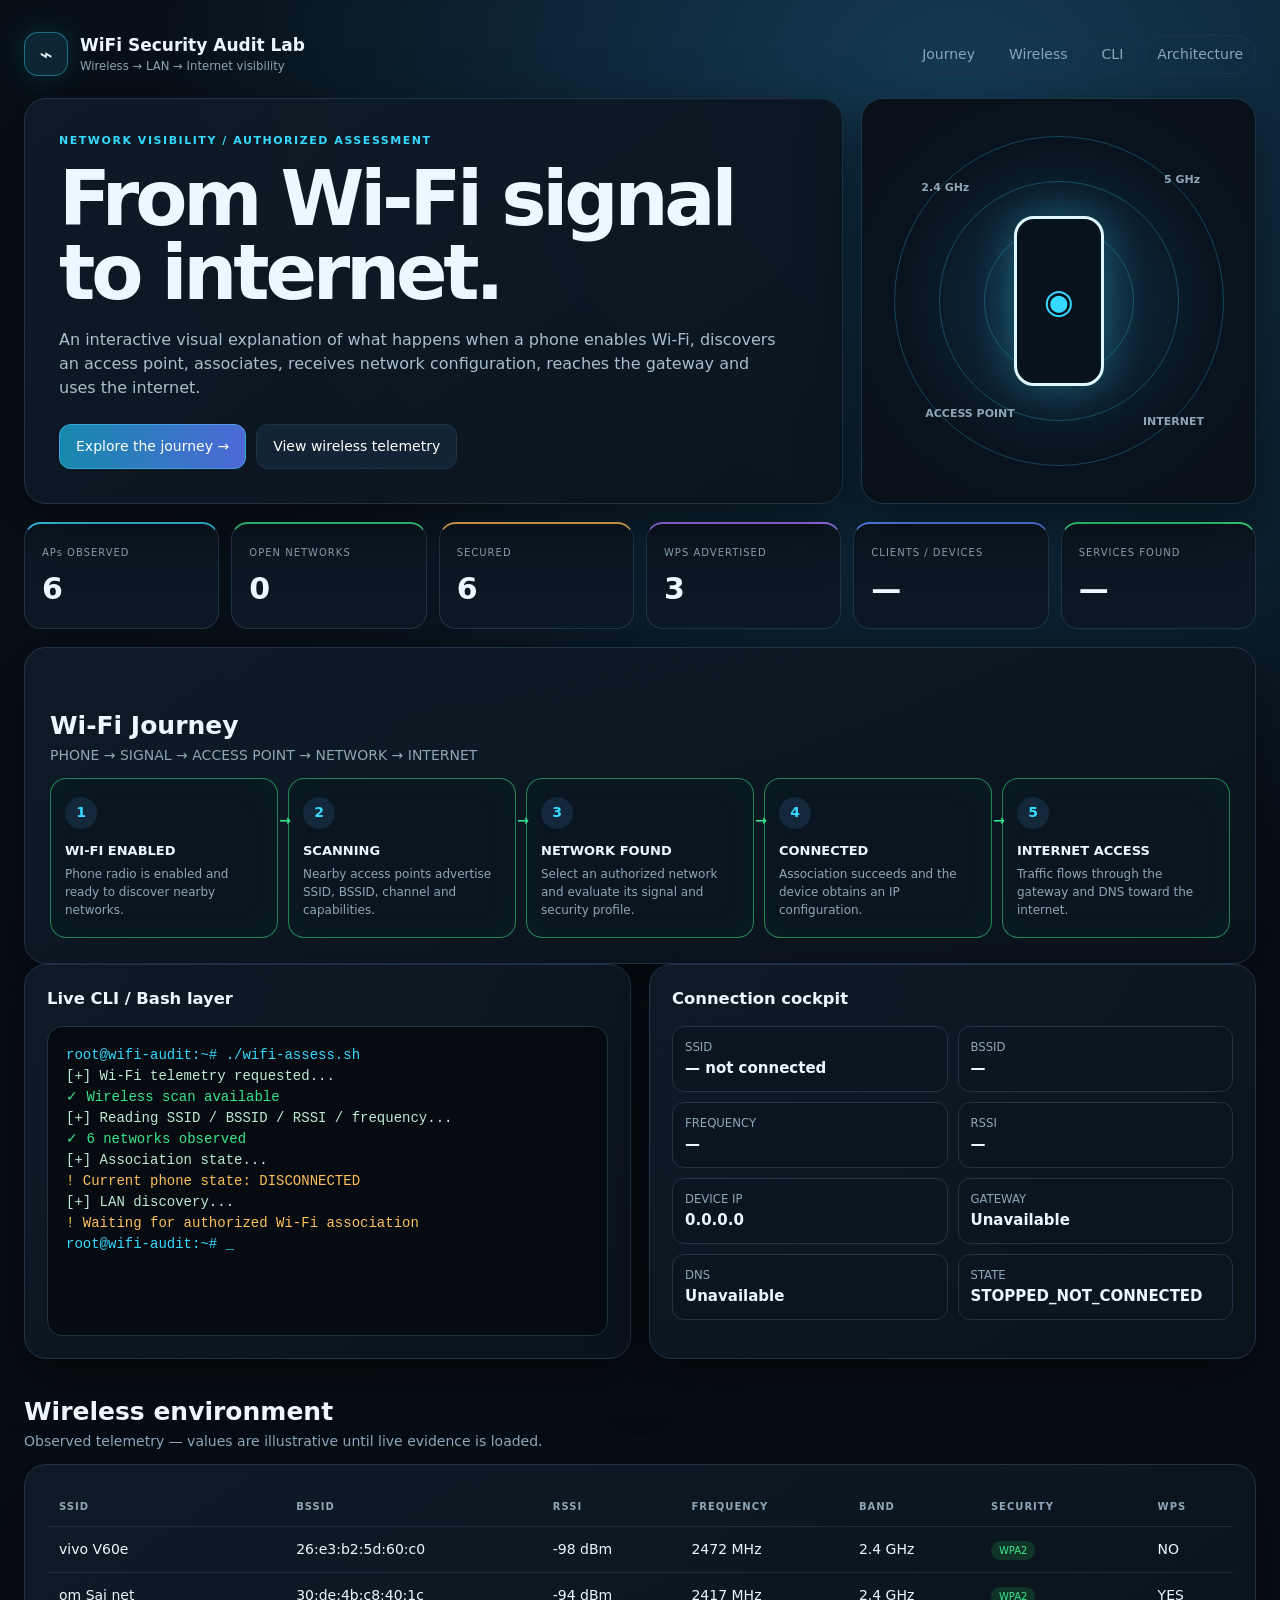
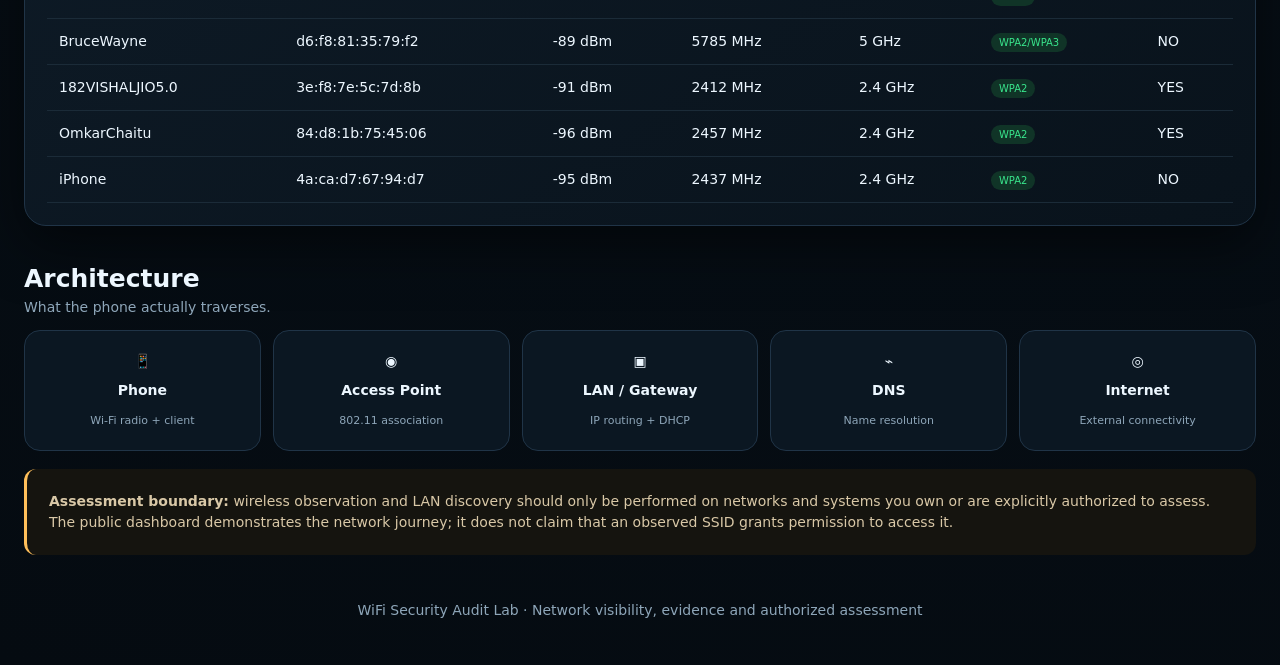
==== commit 0794719d: "feat: add interactive network operations journey" ====
--- a/index.html
+++ b/index.html
@@ -37,260 +37,6 @@
 .boundary{padding:22px;border-left:3px solid var(--amber);background:#15140f;border-radius:12px;color:#d9c8a7}.footer{padding:45px 0 20px;color:var(--muted);text-align:center}
 @media(max-width:1000px){.hero{grid-template-columns:1fr}.metrics{grid-template-columns:repeat(3,1fr)}.steps,.arch{grid-template-columns:1fr 1fr}.grid2{grid-template-columns:1fr}}
 @media(max-width:600px){.wrap{padding:14px}.metrics{grid-template-columns:1fr 1fr}.hero-main{padding:24px}.orbit{min-height:250px}.steps,.arch{grid-template-columns:1fr}h1{font-size:43px}.nav{display:none}}
-
-/* =========================================================
-   v2.1 — NETWORK JOURNEY VISUAL SYSTEM
-   ========================================================= */
-
-.journey-v21{
-  padding:22px;
-}
-
-.network-path{
-  display:grid;
-  grid-template-columns:1fr auto 1fr auto 1fr auto 1fr;
-  gap:10px;
-  align-items:center;
-  padding:18px 0;
-}
-
-.path-node{
-  position:relative;
-  min-height:150px;
-  padding:20px 14px;
-  border:1px solid var(--line);
-  border-radius:18px;
-  background:
-    radial-gradient(circle at 50% 0%,rgba(32,217,255,.10),transparent 55%),
-    linear-gradient(145deg,#0d1d29,#071017);
-  text-align:center;
-  transition:.3s ease;
-}
-
-.path-node:hover{
-  transform:translateY(-3px);
-  border-color:var(--cyan);
-  box-shadow:0 12px 35px rgba(32,217,255,.10);
-}
-
-.path-node.active{
-  border-color:var(--cyan);
-  box-shadow:
-    0 0 0 1px rgba(32,217,255,.15),
-    0 0 35px rgba(32,217,255,.15);
-}
-
-.path-node.complete{
-  border-color:var(--green);
-}
-
-.path-icon{
-  font-size:34px;
-  margin-bottom:10px;
-}
-
-.path-title{
-  font-weight:800;
-  letter-spacing:.04em;
-}
-
-.path-detail{
-  margin-top:6px;
-  color:var(--muted);
-  font-size:11px;
-}
-
-.path-arrow{
-  color:var(--cyan);
-  font-size:25px;
-  font-weight:800;
-  text-shadow:0 0 15px rgba(32,217,255,.5);
-}
-
-.packet{
-  position:absolute;
-  width:8px;
-  height:8px;
-  border-radius:50%;
-  background:var(--cyan);
-  box-shadow:0 0 16px var(--cyan);
-  top:50%;
-  right:-5px;
-  opacity:0;
-}
-
-.path-node.active .packet{
-  animation:packetTravel 1.3s linear infinite;
-}
-
-@keyframes packetTravel{
-  0%{
-    opacity:0;
-    transform:translateX(-5px);
-  }
-  20%{
-    opacity:1;
-  }
-  80%{
-    opacity:1;
-  }
-  100%{
-    opacity:0;
-    transform:translateX(20px);
-  }
-}
-
-.journey-progress{
-  height:7px;
-  margin:15px 0 18px;
-  border-radius:99px;
-  background:#10202b;
-  overflow:hidden;
-}
-
-.journey-progress-fill{
-  height:100%;
-  width:43%;
-  border-radius:99px;
-  background:linear-gradient(
-    90deg,
-    var(--purple),
-    var(--cyan),
-    var(--green)
-  );
-  transition:width .5s ease;
-}
-
-.journey-controls-v21{
-  display:flex;
-  gap:9px;
-  flex-wrap:wrap;
-}
-
-.journey-controls-v21 button{
-  border:1px solid var(--line);
-  border-radius:10px;
-  padding:9px 14px;
-  background:#0d1e2b;
-  color:var(--text);
-  cursor:pointer;
-  font:inherit;
-  font-size:11px;
-}
-
-.journey-controls-v21 button:hover{
-  border-color:var(--cyan);
-}
-
-.journey-status{
-  margin-top:14px;
-  padding:11px 13px;
-  border-left:3px solid var(--cyan);
-  background:rgba(32,217,255,.045);
-  color:var(--muted);
-  font-size:11px;
-}
-
-.telemetry-grid{
-  display:grid;
-  grid-template-columns:1.2fr .8fr;
-  gap:14px;
-  margin-top:16px;
-}
-
-.telemetry-box{
-  padding:18px;
-}
-
-.signal-strength{
-  display:flex;
-  align-items:end;
-  gap:4px;
-  height:55px;
-  margin-top:12px;
-}
-
-.signal-bar{
-  width:12px;
-  border-radius:3px 3px 0 0;
-  background:#172934;
-}
-
-.signal-bar:nth-child(1){height:18px}
-.signal-bar:nth-child(2){height:27px}
-.signal-bar:nth-child(3){height:36px}
-.signal-bar:nth-child(4){height:45px}
-.signal-bar:nth-child(5){height:54px}
-
-.signal-bar.on{
-  background:var(--green);
-  box-shadow:0 0 10px rgba(50,242,139,.25);
-}
-
-.frequency-spectrum{
-  display:grid;
-  grid-template-columns:1fr 1fr;
-  gap:10px;
-  margin-top:12px;
-}
-
-.frequency-card{
-  border:1px solid var(--line);
-  border-radius:12px;
-  padding:14px;
-  background:#09151f;
-}
-
-.frequency-card strong{
-  display:block;
-  font-size:20px;
-}
-
-.frequency-card small{
-  color:var(--muted);
-}
-
-.cli-live{
-  margin-top:16px;
-  min-height:180px;
-  padding:16px;
-  border-radius:13px;
-  background:#03070a;
-  border:1px solid #142833;
-  font-family:ui-monospace,SFMono-Regular,Menlo,monospace;
-  font-size:11px;
-  line-height:1.9;
-  overflow:auto;
-}
-
-.cli-line{
-  opacity:.45;
-}
-
-.cli-line.active{
-  opacity:1;
-  color:var(--green);
-}
-
-.cli-line::before{
-  content:"$ ";
-  color:var(--cyan);
-}
-
-@media(max-width:950px){
-  .network-path{
-    grid-template-columns:1fr;
-  }
-
-  .path-arrow{
-    transform:rotate(90deg);
-  }
-
-  .telemetry-grid{
-    grid-template-columns:1fr;
-  }
-}
-
 </style>
 </head>
 <body>
@@ -394,1303 +140,5 @@
 document.getElementById("open").textContent=observed.filter(x=>String(x.security).startsWith("OPEN")).length;
 document.getElementById("secured").textContent=observed.filter(x=>!String(x.security).startsWith("OPEN")).length;
 document.getElementById("wps").textContent=observed.filter(x=>x.wps).length;
-
-/* =========================================================
-   v2.1 — INTERACTIVE NETWORK JOURNEY
-   ========================================================= */
-
-const journeySteps = [
-  {
-    title:"Wi-Fi radio is ready",
-    association:"READY",
-    ip:"PENDING",
-    gateway:"PENDING",
-    dns:"PENDING"
-  },
-  {
-    title:"Scanning for access points",
-    association:"SCANNING",
-    ip:"PENDING",
-    gateway:"PENDING",
-    dns:"PENDING"
-  },
-  {
-    title:"Access point discovered",
-    association:"AP FOUND",
-    ip:"PENDING",
-    gateway:"PENDING",
-    dns:"PENDING"
-  },
-  {
-    title:"Association / authentication",
-    association:"ASSOCIATED",
-    ip:"PENDING",
-    gateway:"PENDING",
-    dns:"PENDING"
-  },
-  {
-    title:"DHCP assigns an IP address",
-    association:"ASSOCIATED",
-    ip:"IP ASSIGNED",
-    gateway:"PENDING",
-    dns:"PENDING"
-  },
-  {
-    title:"Gateway and DNS become reachable",
-    association:"CONNECTED",
-    ip:"IP ASSIGNED",
-    gateway:"REACHABLE",
-    dns:"RESOLVING"
-  },
-  {
-    title:"Internet path established",
-    association:"CONNECTED",
-    ip:"IP ASSIGNED",
-    gateway:"REACHABLE",
-    dns:"RESOLVED"
-  }
-];
-
-let journeyIndex = 0;
-let journeyTimer = null;
-
-function renderJourneyV21(){
-
-  const step = journeySteps[journeyIndex];
-
-  document.querySelectorAll("[data-path]").forEach(node => {
-
-    const index = Number(node.dataset.path);
-
-    node.classList.toggle(
-      "complete",
-      index < Math.min(journeyIndex,3)
-    );
-
-    node.classList.toggle(
-      "active",
-      index === Math.min(Math.floor(journeyIndex / 2),3)
-    );
-
-  });
-
-  const progress =
-    (journeyIndex / (journeySteps.length - 1)) * 100;
-
-  const progressEl =
-    document.getElementById("journeyProgress");
-
-  if(progressEl)
-    progressEl.style.width = progress + "%";
-
-  const status =
-    document.getElementById("journeyStatus");
-
-  if(status)
-    status.textContent =
-      `Step ${journeyIndex + 1} / ${journeySteps.length} — ${step.title}.`;
-
-  const setJourney = (id,value) => {
-
-    const el=document.getElementById(id);
-
-    if(el)
-      el.textContent=value;
-  };
-
-  setJourney("journeyAssociation",step.association);
-  setJourney("journeyIp",step.ip);
-  setJourney("journeyGateway",step.gateway);
-  setJourney("journeyDns",step.dns);
-
-  document.querySelectorAll(".cli-line").forEach((line,i)=>{
-    line.classList.toggle(
-      "active",
-      i <= journeyIndex + 1
-    );
-  });
-}
-
-function journeyNext(){
-
-  if(journeyIndex < journeySteps.length - 1){
-    journeyIndex++;
-    renderJourneyV21();
-  }
-}
-
-function journeyPlay(){
-
-  clearInterval(journeyTimer);
-
-  journeyIndex=0;
-  renderJourneyV21();
-
-  journeyTimer=setInterval(()=>{
-
-    if(journeyIndex >= journeySteps.length - 1){
-      clearInterval(journeyTimer);
-      return;
-    }
-
-    journeyIndex++;
-    renderJourneyV21();
-
-  },1000);
-}
-
-function journeyReset(){
-
-  clearInterval(journeyTimer);
-
-  journeyIndex=0;
-  renderJourneyV21();
-}
-
-renderJourneyV21();
-
-/*
- * Keep live telemetry truthful.
- * Demonstration journey != proof of current connectivity.
- */
-
-function updateJourneyTelemetry(){
-
-  const source =
-    document.getElementById("cRssi");
-
-  const target =
-    document.getElementById("journeyRssi");
-
-  const signal =
-    document.getElementById("journeySignal");
-
-  if(!target)
-    return;
-
-  if(source && source.textContent !== "—"){
-
-    target.textContent=source.textContent;
-
-  }else{
-
-    target.textContent="Unavailable";
-  }
-
-  if(signal){
-
-    const bars =
-      signal.querySelectorAll(".signal-bar");
-
-    bars.forEach(x=>x.classList.remove("on"));
-
-    const value =
-      source
-        ? parseInt(source.textContent,10)
-        : NaN;
-
-    if(Number.isFinite(value)){
-
-      const level =
-        Math.max(
-          1,
-          Math.min(
-            5,
-            Math.round((value + 100) / 10)
-          )
-        );
-
-      bars.forEach((bar,i)=>{
-        if(i < level)
-          bar.classList.add("on");
-      });
-
-    }
-  }
-}
-
-setTimeout(updateJourneyTelemetry,500);
-
 </script>
-</body></html>.side-status{
-  margin-top:30px;
-  padding:16px;
-  border:1px solid var(--line);
-  border-radius:14px;
-  background:linear-gradient(145deg,#09151d,#071016);
-}
-
-.side-status .ok{
-  color:var(--green);
-  font-weight:700;
-}
-
-main{
-  min-width:0;
-  padding:22px;
-}
-
-.topbar{
-  display:flex;
-  justify-content:space-between;
-  align-items:center;
-  gap:20px;
-  margin-bottom:22px;
-}
-
-.kicker{
-  color:var(--cyan);
-  font-size:12px;
-  letter-spacing:.14em;
-  text-transform:uppercase;
-}
-
-h1{
-  margin:6px 0 0;
-  font-size:clamp(25px,4vw,44px);
-  line-height:1.05;
-}
-
-.subtitle{
-  color:var(--muted);
-  margin-top:8px;
-}
-
-.live{
-  padding:10px 14px;
-  border:1px solid var(--green);
-  color:var(--green);
-  border-radius:999px;
-  white-space:nowrap;
-  font-size:12px;
-  font-weight:700;
-}
-
-.metrics{
-  display:grid;
-  grid-template-columns:repeat(6,1fr);
-  gap:12px;
-}
-
-.metric{
-  min-height:116px;
-  padding:17px;
-  border:1px solid var(--line);
-  border-radius:14px;
-  background:linear-gradient(145deg,rgba(13,25,35,.95),rgba(6,13,19,.95));
-  box-shadow:var(--shadow);
-}
-
-.metric .label{
-  color:var(--muted);
-  font-size:11px;
-  text-transform:uppercase;
-  letter-spacing:.09em;
-}
-
-.metric .value{
-  margin-top:10px;
-  font-size:30px;
-  font-weight:800;
-}
-
-.metric.cyan .value{color:var(--cyan)}
-.metric.green .value{color:var(--green)}
-.metric.purple .value{color:var(--purple)}
-.metric.amber .value{color:var(--amber)}
-.metric.red .value{color:var(--red)}
-.metric.blue .value{color:var(--blue)}
-
-.section{
-  margin-top:18px;
-  border:1px solid var(--line);
-  border-radius:16px;
-  background:rgba(7,15,22,.78);
-  overflow:hidden;
-}
-
-.section-head{
-  padding:16px 18px;
-  border-bottom:1px solid var(--line);
-  display:flex;
-  justify-content:space-between;
-  gap:15px;
-  align-items:center;
-}
-
-.section-head h2{
-  margin:0;
-  font-size:15px;
-}
-
-.section-head span{
-  color:var(--muted);
-  font-size:12px;
-}
-
-.journey{
-  padding:28px 18px;
-  display:grid;
-  grid-template-columns:repeat(7,1fr);
-  gap:10px;
-  align-items:center;
-}
-
-.step{
-  text-align:center;
-  position:relative;
-}
-
-.step:not(:last-child)::after{
-  content:"→";
-  position:absolute;
-  right:-15px;
-  top:17px;
-  color:var(--cyan);
-  font-size:22px;
-}
-
-.icon{
-  width:56px;
-  height:56px;
-  margin:auto;
-  display:grid;
-  place-items:center;
-  border-radius:50%;
-  border:1px solid var(--cyan);
-  color:var(--cyan);
-  background:#07141c;
-  font-size:24px;
-  box-shadow:0 0 24px rgba(32,217,255,.12);
-}
-
-.step.green .icon{
-  border-color:var(--green);
-  color:var(--green);
-}
-
-.step.purple .icon{
-  border-color:var(--purple);
-  color:var(--purple);
-}
-
-.step.amber .icon{
-  border-color:var(--amber);
-  color:var(--amber);
-}
-
-.step-title{
-  margin-top:10px;
-  font-size:11px;
-  font-weight:800;
-  text-transform:uppercase;
-}
-
-.step-info{
-  margin-top:4px;
-  color:var(--muted);
-  font-size:10px;
-}
-
-.two{
-  display:grid;
-  grid-template-columns:1.3fr .9fr;
-  gap:18px;
-}
-
-.table-wrap{
-  overflow:auto;
-}
-
-table{
-  width:100%;
-  border-collapse:collapse;
-  min-width:650px;
-}
-
-th,td{
-  padding:12px 14px;
-  text-align:left;
-  border-bottom:1px solid #142630;
-  font-size:12px;
-}
-
-th{
-  color:var(--muted);
-  font-size:10px;
-  letter-spacing:.1em;
-}
-
-.signal{
-  font-weight:800;
-}
-
-.good{color:var(--green)}
-.warn{color:var(--amber)}
-.danger{color:var(--red)}
-.info{color:var(--cyan)}
-
-.terminal{
-  background:#020608;
-  font-family:"SFMono-Regular",Consolas,monospace;
-  min-height:330px;
-  padding:18px;
-  color:#b9ffd6;
-  font-size:12px;
-  line-height:1.75;
-  overflow:auto;
-}
-
-.prompt{color:var(--green)}
-.cmd{color:var(--cyan)}
-.output{color:#9fb7a8}
-
-.connection{
-  display:grid;
-  grid-template-columns:repeat(4,1fr);
-  gap:10px;
-  padding:18px;
-}
-
-.connection-card{
-  padding:14px;
-  border:1px solid var(--line);
-  border-radius:12px;
-  background:#08121a;
-}
-
-.connection-card label{
-  display:block;
-  color:var(--muted);
-  font-size:10px;
-  text-transform:uppercase;
-}
-
-.connection-card strong{
-  display:block;
-  margin-top:7px;
-  font-size:14px;
-}
-
-.bottom-grid{
-  display:grid;
-  grid-template-columns:1fr 1fr 1fr;
-  gap:18px;
-}
-
-.risk-row{
-  display:flex;
-  justify-content:space-between;
-  gap:15px;
-  padding:13px 17px;
-  border-bottom:1px solid #142630;
-}
-
-.risk-row:last-child{border-bottom:0}
-
-.badge{
-  padding:4px 8px;
-  border-radius:999px;
-  font-size:10px;
-  font-weight:800;
-}
-
-.badge.warn{
-  background:rgba(255,210,63,.1);
-}
-
-.badge.good{
-  background:rgba(50,242,139,.1);
-}
-
-.footer{
-  margin:25px 0 10px;
-  padding-top:18px;
-  border-top:1px solid var(--line);
-  color:var(--muted);
-  display:flex;
-  justify-content:space-between;
-  gap:15px;
-  font-size:11px;
-}
-
-@media(max-width:1100px){
-  .metrics{grid-template-columns:repeat(3,1fr)}
-  .two{grid-template-columns:1fr}
-  .bottom-grid{grid-template-columns:1fr 1fr}
-}
-
-@media(max-width:760px){
-  .app{display:block}
-
-  .sidebar{
-    position:relative;
-    height:auto;
-    padding:12px;
-    border-right:0;
-    border-bottom:1px solid var(--line);
-  }
-
-  .brand{margin-bottom:10px}
-
-  .nav{
-    display:flex;
-    overflow:auto;
-  }
-
-  .nav a{
-    white-space:nowrap;
-    font-size:11px;
-  }
-
-  .side-status{display:none}
-
-  main{padding:12px}
-
-  .topbar{
-    align-items:flex-start;
-    flex-direction:column;
-  }
-
-  .live{align-self:flex-start}
-
-  .metrics{
-    grid-template-columns:repeat(2,1fr);
-  }
-
-  .metric{
-    min-height:95px;
-  }
-
-  .metric .value{
-    font-size:25px;
-  }
-
-  .journey{
-    display:flex;
-    overflow:auto;
-    padding:24px 12px;
-  }
-
-  .step{
-    min-width:105px;
-  }
-
-  .step:not(:last-child)::after{
-    right:-18px;
-  }
-
-  .connection{
-    grid-template-columns:1fr 1fr;
-  }
-
-  .bottom-grid{
-    grid-template-columns:1fr;
-  }
-
-  .footer{
-    flex-direction:column;
-  }
-}
-</style>
-</head>
-
-<body>
-
-<div class="app">
-
-<aside class="sidebar">
-
-  <div class="brand">
-    <div class="logo">⌁</div>
-    <div>
-      <strong>WiFi Security</strong>
-      <small>Audit Lab</small>
-    </div>
-  </div>
-
-  <nav class="nav">
-    <a class="active" href="#dashboard">⌂ Dashboard</a>
-    <a href="#journey">⌁ WiFi Journey</a>
-    <a href="#networks">◉ Networks</a>
-    <a href="#devices">▣ Devices</a>
-    <a href="#services">▤ Services</a>
-    <a href="#terminal">›_ Terminal</a>
-    <a href="#findings">⚠ Findings</a>
-    <a href="#evidence">▧ Evidence</a>
-  </nav>
-
-  <div class="side-status">
-    <div class="kicker">Assessment</div>
-    <h3 id="sideAssessment">LAB-001</h3>
-    <div class="ok">● AUTHORIZED ASSESSMENT</div>
-    <br>
-    <small>Connection</small>
-    <div id="sideConnection">Telemetry unavailable</div>
-  </div>
-
-</aside>
-
-<main id="dashboard">
-
-  <header class="topbar">
-    <div>
-      <div class="kicker">WiFi / Network / Security / Evidence</div>
-      <h1>Network Visibility Console</h1>
-      <div class="subtitle">
-        From Wi-Fi activation to Internet access and authorized network assessment.
-      </div>
-    </div>
-
-    <div class="live">● DEMONSTRATION + EVIDENCE</div>
-  </header>
-
-  <section class="metrics">
-
-    <div class="metric cyan">
-      <div class="label">Access Points</div>
-      <div class="value" id="mAps">—</div>
-    </div>
-
-    <div class="metric green">
-      <div class="label">Open Networks</div>
-      <div class="value" id="mOpen">—</div>
-    </div>
-
-    <div class="metric amber">
-      <div class="label">Secured Networks</div>
-      <div class="value" id="mSecured">—</div>
-    </div>
-
-    <div class="metric purple">
-      <div class="label">WPS Advertised</div>
-      <div class="value" id="mWps">—</div>
-    </div>
-
-    <div class="metric blue">
-      <div class="label">Hosts Observed</div>
-      <div class="value" id="mHosts">—</div>
-    </div>
-
-    <div class="metric red">
-      <div class="label">Services</div>
-      <div class="value" id="mServices">—</div>
-    </div>
-
-  </section>
-
-  <section class="section" id="journey">
-
-    <div class="section-head">
-      <h2>WiFi Journey — Phone → Internet → Assessment</h2>
-      <span>visual walkthrough</span>
-    </div>
-
-    <div class="journey">
-
-      <div class="step">
-        <div class="icon">📱</div>
-        <div class="step-title">WiFi Enabled</div>
-        <div class="step-info">radio active</div>
-      </div>
-
-      <div class="step cyan">
-        <div class="icon">⌁</div>
-        <div class="step-title">Scanning</div>
-        <div class="step-info">AP discovery</div>
-      </div>
-
-      <div class="step amber">
-        <div class="icon">📡</div>
-        <div class="step-title">Network Found</div>
-        <div class="step-info">SSID / RSSI / RF</div>
-      </div>
-
-      <div class="step purple">
-        <div class="icon">🔐</div>
-        <div class="step-title">Authenticated</div>
-        <div class="step-info">authorized access</div>
-      </div>
-
-      <div class="step green">
-        <div class="icon">▣</div>
-        <div class="step-title">IP Assigned</div>
-        <div class="step-info">DHCP / address</div>
-      </div>
-
-      <div class="step cyan">
-        <div class="icon">⌂</div>
-        <div class="step-title">Gateway + DNS</div>
-        <div class="step-info">route established</div>
-      </div>
-
-      <div class="step green">
-        <div class="icon">◎</div>
-        <div class="step-title">Internet</div>
-        <div class="step-info">connectivity</div>
-      </div>
-
-    </div>
-  </section>
-
-  
-<section class="section" id="network-operations">
-
-  <div class="section-head">
-    <div>
-      <h2>Network Operations</h2>
-      <span>interactive connectivity walkthrough</span>
-    </div>
-    <span id="journeyMode">DEMONSTRATION</span>
-  </div>
-
-  <div class="journey-v21">
-
-    <div class="network-path">
-
-      <div class="path-node active" data-path="0">
-        <div class="path-icon">📱</div>
-        <div class="path-title">PHONE</div>
-        <div class="path-detail">Wi-Fi radio enabled</div>
-        <span class="packet"></span>
-      </div>
-
-      <div class="path-arrow">→</div>
-
-      <div class="path-node" data-path="1">
-        <div class="path-icon">📡</div>
-        <div class="path-title">ACCESS POINT</div>
-        <div class="path-detail">802.11 association</div>
-        <span class="packet"></span>
-      </div>
-
-      <div class="path-arrow">→</div>
-
-      <div class="path-node" data-path="2">
-        <div class="path-icon">🧭</div>
-        <div class="path-title">GATEWAY</div>
-        <div class="path-detail">DHCP + routing</div>
-        <span class="packet"></span>
-      </div>
-
-      <div class="path-arrow">→</div>
-
-      <div class="path-node" data-path="3">
-        <div class="path-icon">☁️</div>
-        <div class="path-title">INTERNET</div>
-        <div class="path-detail">DNS + HTTPS</div>
-      </div>
-
-    </div>
-
-    <div class="journey-progress">
-      <div class="journey-progress-fill" id="journeyProgress"></div>
-    </div>
-
-    <div class="journey-status" id="journeyStatus">
-      Step 1 / 7 — Wi-Fi radio is ready to discover networks.
-    </div>
-
-    <div class="journey-controls-v21">
-      <button type="button" onclick="journeyPlay()">▶ Play walkthrough</button>
-      <button type="button" onclick="journeyNext()">Next step →</button>
-      <button type="button" onclick="journeyReset()">↺ Reset</button>
-    </div>
-
-    <div class="telemetry-grid">
-
-      <div class="section telemetry-box">
-        <h3>Signal / RF intelligence</h3>
-
-        <div class="kv">
-          <small>RSSI</small>
-          <strong id="journeyRssi">—</strong>
-        </div>
-
-        <div class="signal-strength" id="journeySignal">
-          <span class="signal-bar"></span>
-          <span class="signal-bar"></span>
-          <span class="signal-bar"></span>
-          <span class="signal-bar"></span>
-          <span class="signal-bar"></span>
-        </div>
-
-        <div class="frequency-spectrum">
-          <div class="frequency-card">
-            <small>2.4 GHz</small>
-            <strong>Wi-Fi</strong>
-          </div>
-
-          <div class="frequency-card">
-            <small>5 GHz</small>
-            <strong>Wi-Fi</strong>
-          </div>
-        </div>
-      </div>
-
-      <div class="section telemetry-box">
-        <h3>Connectivity chain</h3>
-
-        <div class="kv">
-          <small>ASSOCIATION</small>
-          <strong id="journeyAssociation">READY</strong>
-        </div>
-
-        <div class="kv">
-          <small>DHCP / IP</small>
-          <strong id="journeyIp">PENDING</strong>
-        </div>
-
-        <div class="kv">
-          <small>GATEWAY</small>
-          <strong id="journeyGateway">PENDING</strong>
-        </div>
-
-        <div class="kv">
-          <small>DNS / INTERNET</small>
-          <strong id="journeyDns">PENDING</strong>
-        </div>
-      </div>
-
-    </div>
-
-    <div class="cli-live" id="journeyCli">
-      <div class="cli-line active">wifi-assess --dashboard</div>
-      <div class="cli-line">initializing wireless radio...</div>
-      <div class="cli-line">scanning access points...</div>
-      <div class="cli-line">normalizing SSID / BSSID / RSSI...</div>
-      <div class="cli-line">evaluating security capabilities...</div>
-      <div class="cli-line">checking association state...</div>
-      <div class="cli-line">requesting network configuration...</div>
-      <div class="cli-line">resolving gateway and DNS...</div>
-      <div class="cli-line">verifying Internet path...</div>
-    </div>
-
-  </div>
-</section>
-
-<section class="section" id="networks">
-
-    <div class="section-head">
-      <h2>Wireless Environment</h2>
-      <span id="networkSource">public assessment evidence</span>
-    </div>
-
-    <div class="table-wrap">
-      <table>
-        <thead>
-          <tr>
-            <th>SSID</th>
-            <th>BSSID</th>
-            <th>RSSI</th>
-            <th>FREQUENCY</th>
-            <th>BAND</th>
-            <th>SECURITY</th>
-            <th>WPS</th>
-          </tr>
-        </thead>
-        <tbody id="networkTable"></tbody>
-      </table>
-    </div>
-
-  </section>
-
-  <div class="two">
-
-    <section class="section" id="terminal">
-
-      <div class="section-head">
-        <h2>CLI / Bash Assessment Flow</h2>
-        <span>authorized workflow</span>
-      </div>
-
-      <div class="terminal">
-        <div><span class="prompt">root@wifi-audit</span>:~/wifi-audit# <span class="cmd">wifi-assess --dashboard</span></div>
-        <div class="output">[+] Initializing wireless interface...</div>
-        <div class="output">[+] Wi-Fi radio state: READY</div>
-        <div class="output">[+] Scanning for nearby access points...</div>
-        <div class="output">[+] Normalizing SSID / BSSID / RSSI / frequency...</div>
-        <div class="output">[+] Classifying WPA / WPA2 / WPA3 / OPEN...</div>
-        <div class="output">[+] Checking WPS advertisements...</div>
-        <div class="output">[+] Evidence snapshot loaded.</div>
-        <div class="output">[+] Assessment boundary enforced.</div>
-        <br>
-        <div><span class="prompt">root@wifi-audit</span>:~/wifi-audit# <span class="cmd">status</span></div>
-        <div class="output">ASSESSMENT: <span class="good">READY</span></div>
-        <div class="output">MODE: AUTHORIZED / DEMONSTRATION</div>
-        <div class="output">LIVE CONNECTION: <span id="terminalConnection">UNAVAILABLE</span></div>
-        <br>
-        <div><span class="prompt">root@wifi-audit</span>:~/wifi-audit# <span class="cmd">_</span></div>
-      </div>
-
-    </section>
-
-    <section class="section" id="devices">
-
-      <div class="section-head">
-        <h2>Connection Intelligence</h2>
-        <span>network path</span>
-      </div>
-
-      <div class="connection">
-
-        <div class="connection-card">
-          <label>SSID</label>
-          <strong id="cSsid">UNAVAILABLE</strong>
-        </div>
-
-        <div class="connection-card">
-          <label>IP Address</label>
-          <strong id="cIp">—</strong>
-        </div>
-
-        <div class="connection-card">
-          <label>Gateway</label>
-          <strong id="cGateway">—</strong>
-        </div>
-
-        <div class="connection-card">
-          <label>RSSI</label>
-          <strong id="cRssi">—</strong>
-        </div>
-
-        <div class="connection-card">
-          <label>Frequency</label>
-          <strong id="cFrequency">—</strong>
-        </div>
-
-        <div class="connection-card">
-          <label>Band</label>
-          <strong id="cBand">—</strong>
-        </div>
-
-        <div class="connection-card">
-          <label>DNS</label>
-          <strong id="cDns">—</strong>
-        </div>
-
-        <div class="connection-card">
-          <label>Internet</label>
-          <strong id="cInternet">EVIDENCE</strong>
-        </div>
-
-      </div>
-
-    </section>
-
-  </div>
-
-  <div class="bottom-grid">
-
-    <section class="section" id="findings">
-
-      <div class="section-head">
-        <h2>Risk Snapshot</h2>
-        <span>derived from evidence</span>
-      </div>
-
-      <div class="risk-row">
-        <span>Open networks</span>
-        <span class="badge warn" id="riskOpen">—</span>
-      </div>
-
-      <div class="risk-row">
-        <span>WPS advertised</span>
-        <span class="badge warn" id="riskWps">—</span>
-      </div>
-
-      <div class="risk-row">
-        <span>Critical issues</span>
-        <span class="badge good">0 observed</span>
-      </div>
-
-    </section>
-
-    <section class="section" id="services">
-
-      <div class="section-head">
-        <h2>Services Observed</h2>
-        <span>authorized scope</span>
-      </div>
-
-      <div id="serviceSummary" style="padding:18px;color:var(--muted)">
-        Loading service evidence...
-      </div>
-
-    </section>
-
-    <section class="section" id="evidence">
-
-      <div class="section-head">
-        <h2>Evidence</h2>
-        <span>provenance</span>
-      </div>
-
-      <div style="padding:18px;line-height:1.8;color:var(--muted)">
-        <div>Assessment: <strong id="eAssessment">LAB-001</strong></div>
-        <div>Source: <strong>PUBLIC SNAPSHOT</strong></div>
-        <div>Mode: <strong>AUTHORIZED ASSESSMENT</strong></div>
-        <div>Generated: <strong id="generated">—</strong></div>
-      </div>
-
-    </section>
-
-  </div>
-
-  <footer class="footer">
-    <span>WiFi Security Audit Lab · v2.0</span>
-    <span>Evidence-driven · authorized assessment only</span>
-    <span>Network → Internet → Security</span>
-  </footer>
-
-</main>
-</div>
-
-<script>
-async function loadDashboard(){
-
-  try{
-
-    const response = await fetch(
-      "public-data/phase6_snapshot.json",
-      {cache:"no-store"}
-    );
-
-    if(!response.ok)
-      throw new Error("HTTP "+response.status);
-
-    const d = await response.json();
-
-    const n = d.network || {};
-    const a = d.assets || {};
-    const sv = d.services || {};
-    const w = d.wireless || {};
-
-    const networks =
-      Array.isArray(w.networks) ? w.networks : [];
-
-    const openNetworks = networks.filter(x =>
-      String(x.security || "")
-        .toUpperCase()
-        .startsWith("OPEN")
-    );
-
-    const securedNetworks =
-      networks.filter(x =>
-        !String(x.security || "")
-          .toUpperCase()
-          .startsWith("OPEN")
-      );
-
-    const wpsNetworks =
-      networks.filter(x => x.wps_advertised === true);
-
-    const set = (id,value) => {
-      const el=document.getElementById(id);
-      if(el) el.textContent=value;
-    };
-
-    set("mAps",w.networks_observed ?? networks.length);
-    set("mOpen",openNetworks.length);
-    set("mSecured",securedNetworks.length);
-    set("mWps",wpsNetworks.length);
-    set("mHosts",a.hosts_observed ?? 0);
-    set("mServices",sv.services_observed ?? 0);
-
-    set("sideAssessment",d.assessment || "LAB-001");
-    set("eAssessment",d.assessment || "LAB-001");
-
-    const telemetryAvailable =
-      d.network_status !== "telemetry_unavailable" &&
-      n.ssid &&
-      n.ssid !== "<unknown ssid>";
-
-    set(
-      "sideConnection",
-      telemetryAvailable ? "Connected" : "Telemetry unavailable"
-    );
-
-    set(
-      "terminalConnection",
-      telemetryAvailable ? "CONNECTED" : "UNAVAILABLE"
-    );
-
-    set(
-      "cSsid",
-      telemetryAvailable ? n.ssid : "UNAVAILABLE"
-    );
-
-    set(
-      "cIp",
-      telemetryAvailable && n.device_ip
-        ? n.device_ip
-        : "—"
-    );
-
-    set(
-      "cRssi",
-      telemetryAvailable &&
-      Number.isFinite(n.rssi) &&
-      n.rssi > -127
-        ? n.rssi+" dBm"
-        : "—"
-    );
-
-    set(
-      "cFrequency",
-      telemetryAvailable && n.frequency_mhz
-        ? n.frequency_mhz+" MHz"
-        : "—"
-    );
-
-    set(
-      "cBand",
-      telemetryAvailable && n.frequency_mhz
-        ? n.frequency_mhz < 3000
-          ? "2.4 GHz"
-          : "5 GHz"
-        : "—"
-    );
-
-    set(
-      "cGateway",
-      telemetryAvailable && n.gateway
-        ? n.gateway
-        : "—"
-    );
-
-    set(
-      "cDns",
-      telemetryAvailable && n.dns
-        ? n.dns
-        : "—"
-    );
-
-    set(
-      "cInternet",
-      telemetryAvailable
-        ? "CONNECTED"
-        : "EVIDENCE"
-    );
-
-    set(
-      "riskOpen",
-      openNetworks.length+" observed"
-    );
-
-    set(
-      "riskWps",
-      wpsNetworks.length+" advertised"
-    );
-
-    set(
-      "generated",
-      d.generated_at
-        ? new Date(d.generated_at)
-            .toLocaleString(
-              "en-GB",
-              {
-                day:"2-digit",
-                month:"short",
-                year:"numeric",
-                hour:"2-digit",
-                minute:"2-digit",
-                second:"2-digit",
-                timeZone:"UTC"
-              }
-            )+" UTC"
-        : "—"
-    );
-
-    const table =
-      document.getElementById("networkTable");
-
-    table.innerHTML =
-      networks.map(x => {
-
-        const security =
-          x.security ||
-          x.capabilities ||
-          "UNKNOWN";
-
-        const rssi =
-          Number.isFinite(x.rssi)
-            ? x.rssi+" dBm"
-            : "—";
-
-        const frequency =
-          x.frequency_mhz
-            ? x.frequency_mhz+" MHz"
-            : "—";
-
-        const band =
-          x.frequency_mhz
-            ? x.frequency_mhz < 3000
-              ? "2.4 GHz"
-              : "5 GHz"
-            : "—";
-
-        const securityClass =
-          String(security)
-            .toUpperCase()
-            .startsWith("OPEN")
-              ? "danger"
-              : "good";
-
-        return `
-          <tr>
-            <td>${esc(x.ssid || "<hidden>")}</td>
-            <td>${esc(x.bssid || "—")}</td>
-            <td class="signal">${esc(rssi)}</td>
-            <td>${esc(frequency)}</td>
-            <td>${esc(band)}</td>
-            <td class="${securityClass}">
-              ${esc(security)}
-            </td>
-            <td class="${x.wps_advertised ? "warn" : "good"}">
-              ${x.wps_advertised ? "YES" : "NO"}
-            </td>
-          </tr>
-        `;
-
-      }).join("");
-
-    set(
-      "networkSource",
-      "public assessment evidence · "+
-      networks.length+" normalized observations"
-    );
-
-    set(
-      "serviceSummary",
-      (sv.services_observed ?? 0)+
-      " service observations available in the assessment evidence."
-    );
-
-  }catch(error){
-
-    console.error(error);
-
-    document.getElementById("terminalConnection")
-      .textContent="OFFLINE";
-
-    document.getElementById("networkSource")
-      .textContent="evidence unavailable";
-
-  }
-}
-
-function esc(value){
-  return String(value)
-    .replaceAll("&","&amp;")
-    .replaceAll("<","&lt;")
-    .replaceAll(">","&gt;")
-    .replaceAll('"',"&quot;")
-    .replaceAll("'","&#039;");
-}
-
-loadDashboard();
-</script>
-
-</body>
-</html>
+</body></html>
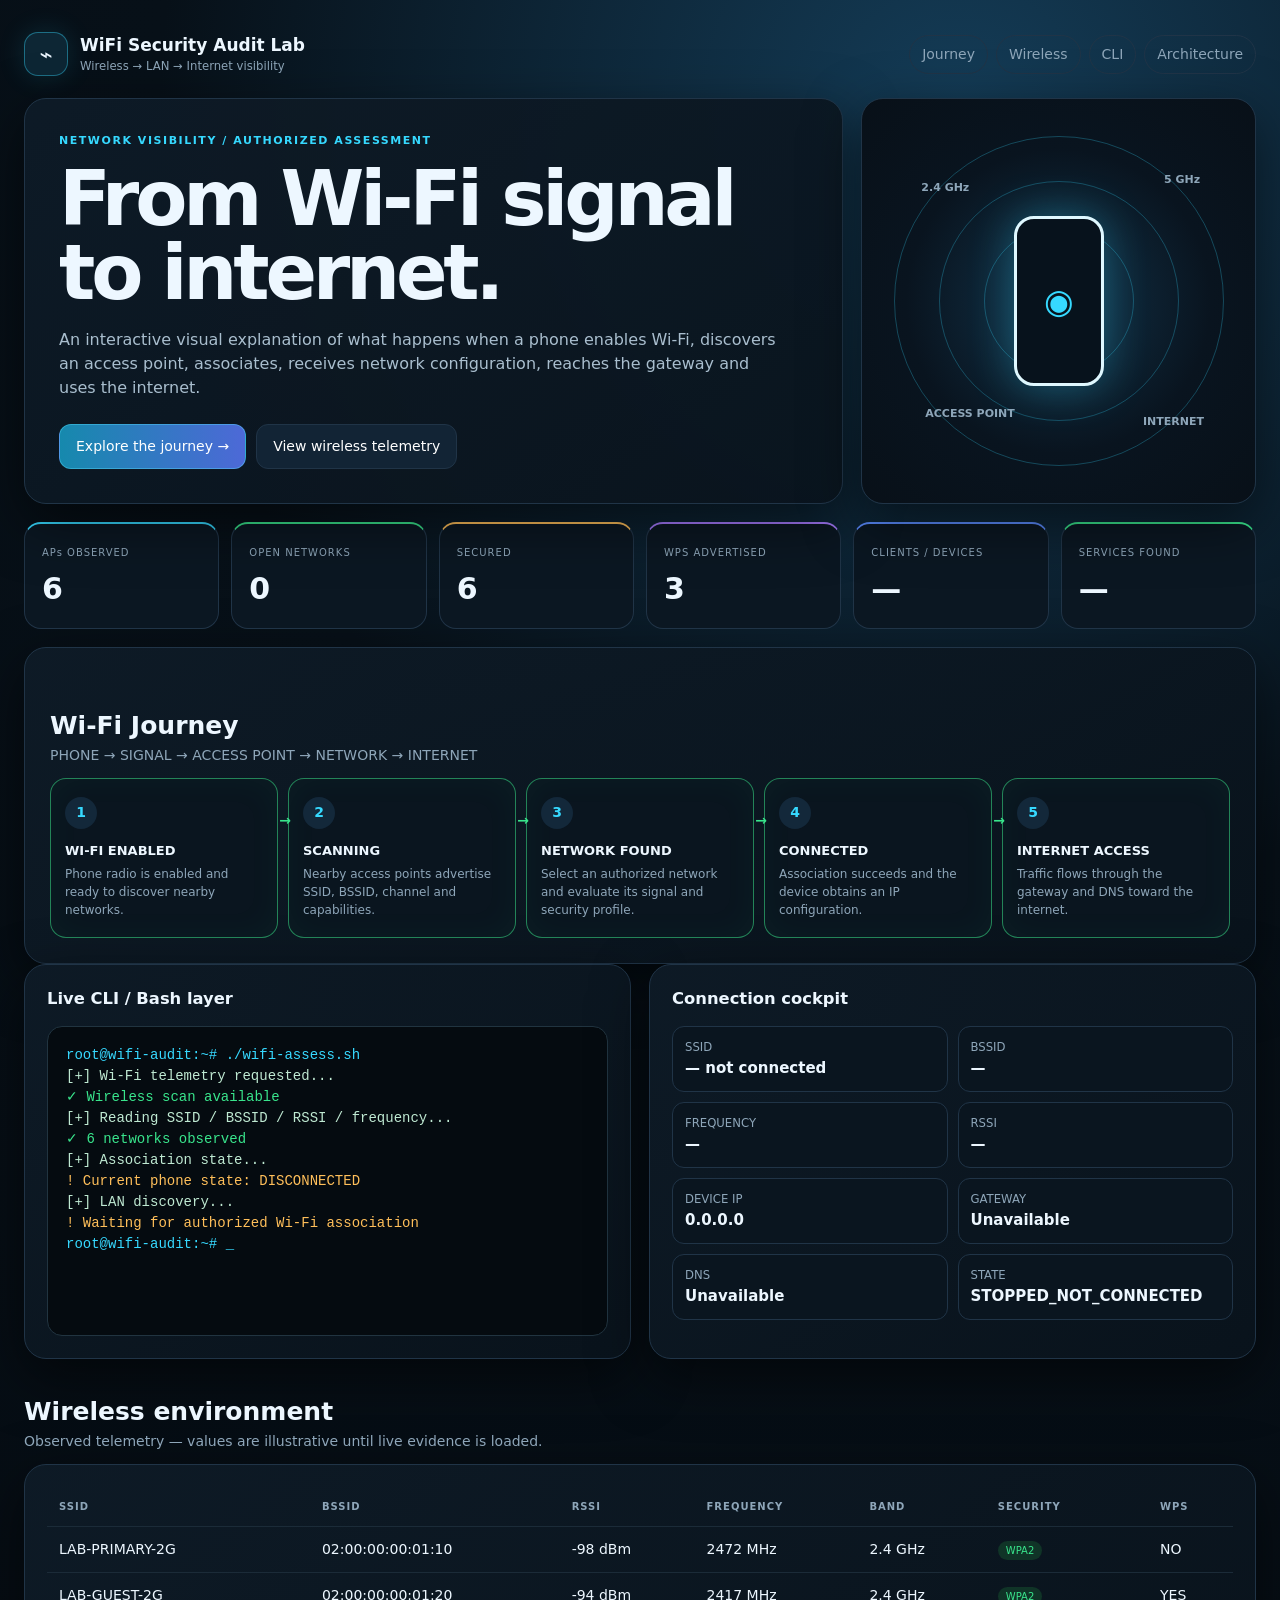
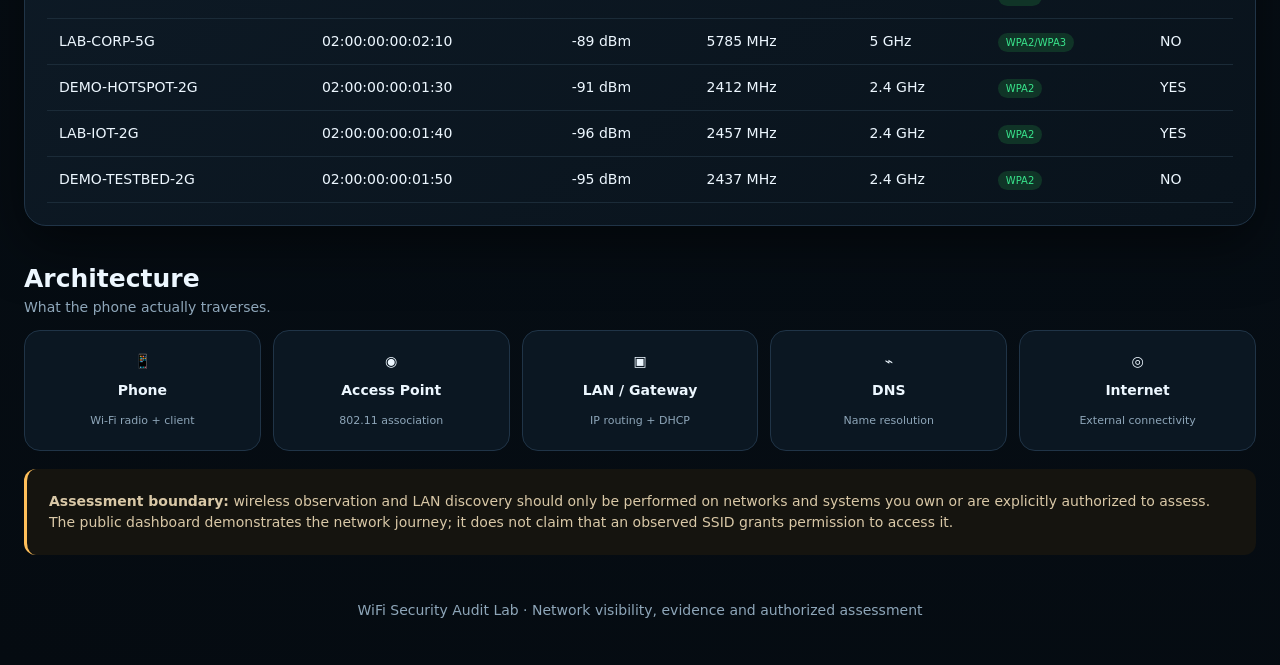
==== commit 02769b20: "fix(dashboard): sanitize public telemetry and prevent unsafe innerHTML rendering" ====
--- a/index.html
+++ b/index.html
@@ -108,12 +108,12 @@
  <div class="card panel table-wrap">
   <table class="table"><thead><tr><th>SSID</th><th>BSSID</th><th>RSSI</th><th>FREQUENCY</th><th>BAND</th><th>SECURITY</th><th>WPS</th></tr></thead>
   <tbody>
-   <tr><td>vivo V60e</td><td>26:e3:b2:5d:60:c0</td><td>-98 dBm</td><td>2472 MHz</td><td>2.4 GHz</td><td><span class="badge secure">WPA2</span></td><td>NO</td></tr>
-   <tr><td>om Sai net</td><td>30:de:4b:c8:40:1c</td><td>-94 dBm</td><td>2417 MHz</td><td>2.4 GHz</td><td><span class="badge secure">WPA2</span></td><td>YES</td></tr>
-   <tr><td>BruceWayne</td><td>d6:f8:81:35:79:f2</td><td>-89 dBm</td><td>5785 MHz</td><td>5 GHz</td><td><span class="badge secure">WPA2/WPA3</span></td><td>NO</td></tr>
-   <tr><td>182VISHALJIO5.0</td><td>3e:f8:7e:5c:7d:8b</td><td>-91 dBm</td><td>2412 MHz</td><td>2.4 GHz</td><td><span class="badge secure">WPA2</span></td><td>YES</td></tr>
-   <tr><td>OmkarChaitu</td><td>84:d8:1b:75:45:06</td><td>-96 dBm</td><td>2457 MHz</td><td>2.4 GHz</td><td><span class="badge secure">WPA2</span></td><td>YES</td></tr>
-   <tr><td>iPhone</td><td>4a:ca:d7:67:94:d7</td><td>-95 dBm</td><td>2437 MHz</td><td>2.4 GHz</td><td><span class="badge secure">WPA2</span></td><td>NO</td></tr>
+   <tr><td>LAB-PRIMARY-2G</td><td>02:00:00:00:01:10</td><td>-98 dBm</td><td>2472 MHz</td><td>2.4 GHz</td><td><span class="badge secure">WPA2</span></td><td>NO</td></tr>
+   <tr><td>LAB-GUEST-2G</td><td>02:00:00:00:01:20</td><td>-94 dBm</td><td>2417 MHz</td><td>2.4 GHz</td><td><span class="badge secure">WPA2</span></td><td>YES</td></tr>
+   <tr><td>LAB-CORP-5G</td><td>02:00:00:00:02:10</td><td>-89 dBm</td><td>5785 MHz</td><td>5 GHz</td><td><span class="badge secure">WPA2/WPA3</span></td><td>NO</td></tr>
+   <tr><td>DEMO-HOTSPOT-2G</td><td>02:00:00:00:01:30</td><td>-91 dBm</td><td>2412 MHz</td><td>2.4 GHz</td><td><span class="badge secure">WPA2</span></td><td>YES</td></tr>
+   <tr><td>LAB-IOT-2G</td><td>02:00:00:00:01:40</td><td>-96 dBm</td><td>2457 MHz</td><td>2.4 GHz</td><td><span class="badge secure">WPA2</span></td><td>YES</td></tr>
+   <tr><td>DEMO-TESTBED-2G</td><td>02:00:00:00:01:50</td><td>-95 dBm</td><td>2437 MHz</td><td>2.4 GHz</td><td><span class="badge secure">WPA2</span></td><td>NO</td></tr>
   </tbody></table>
  </div>
 </section>
